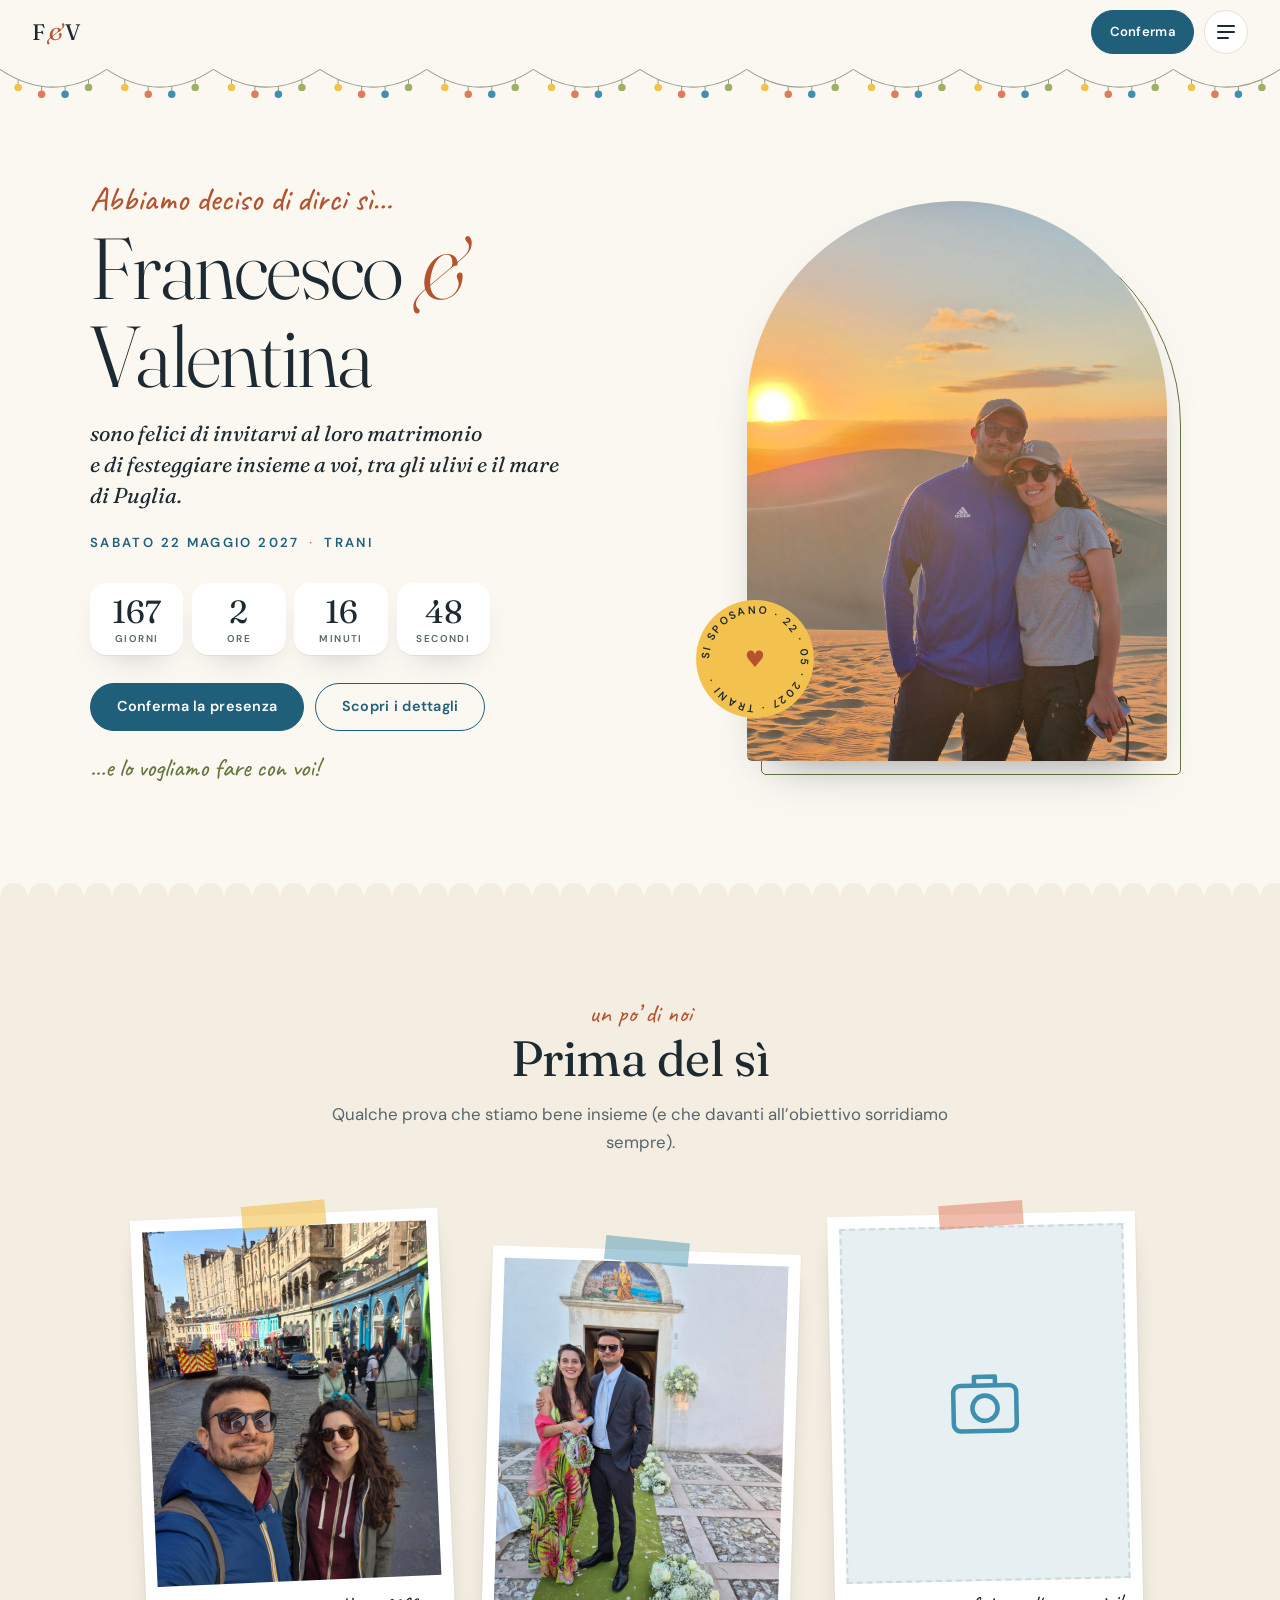
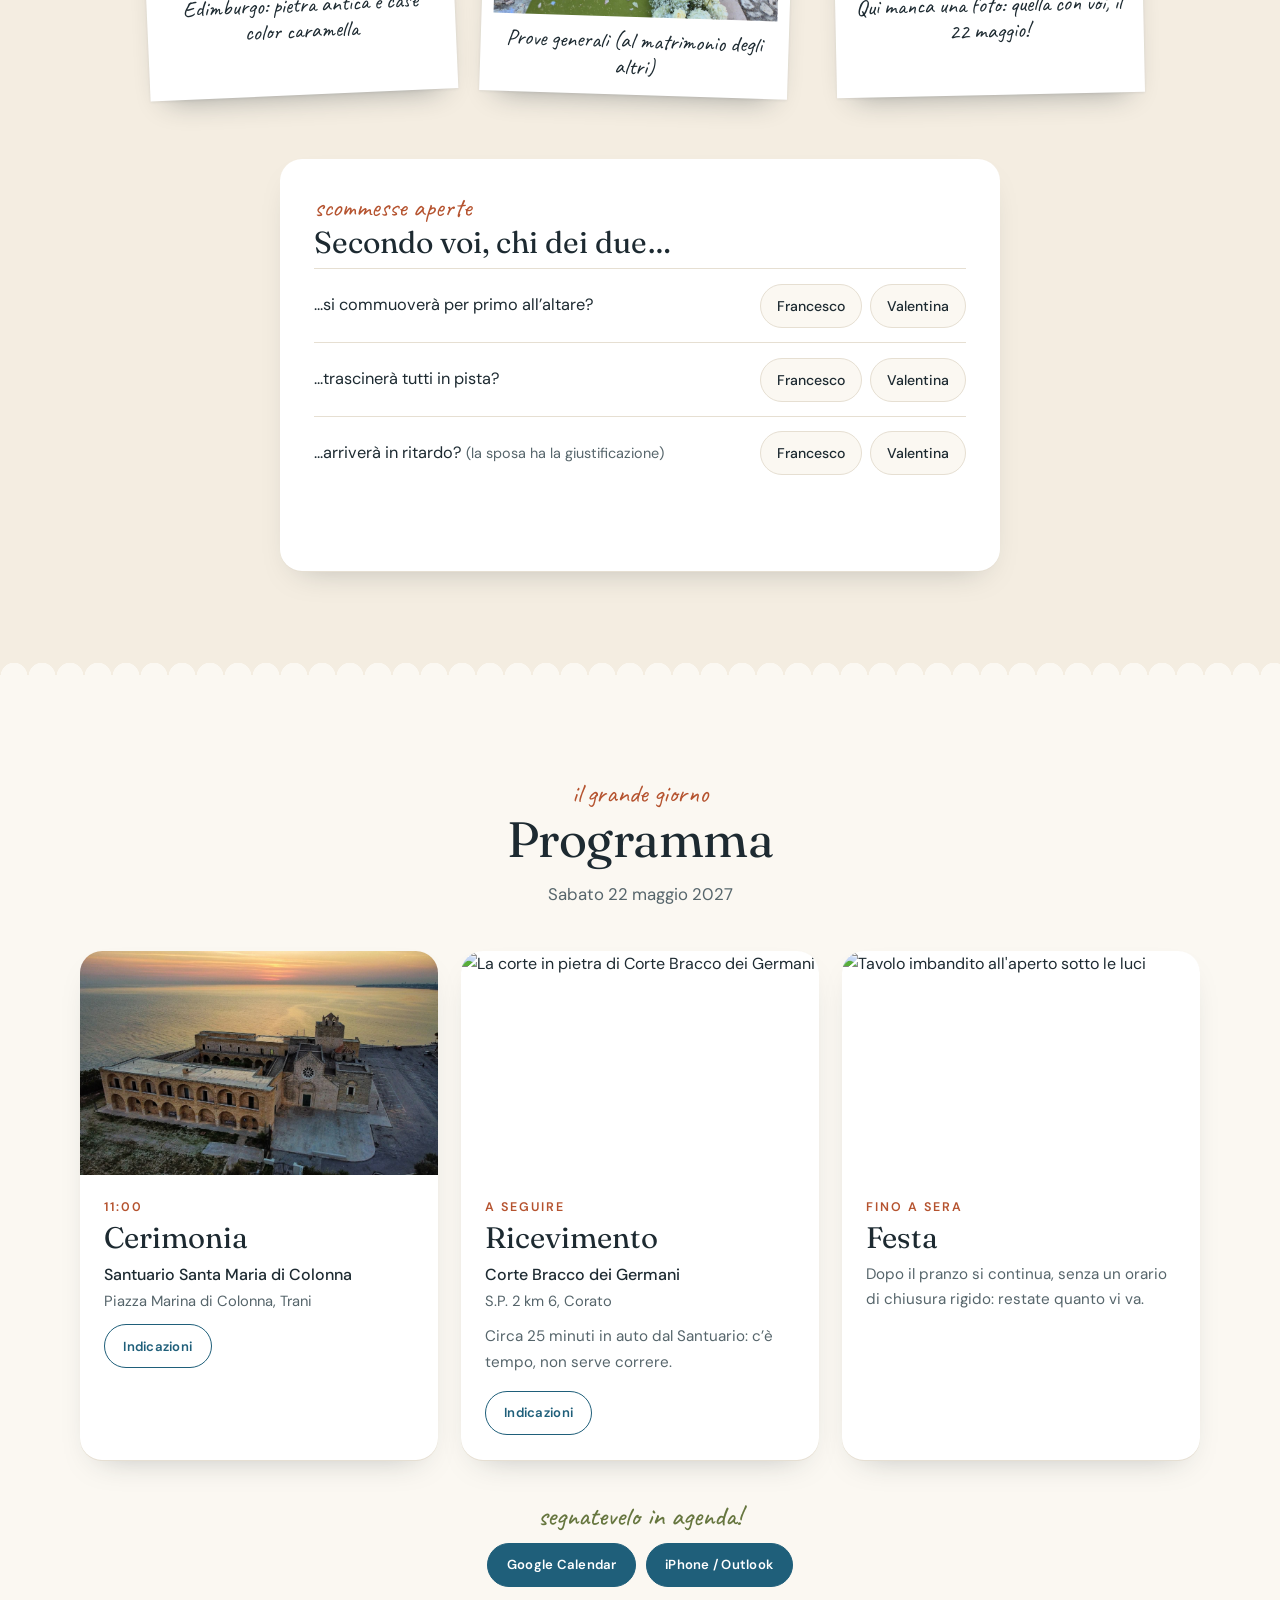
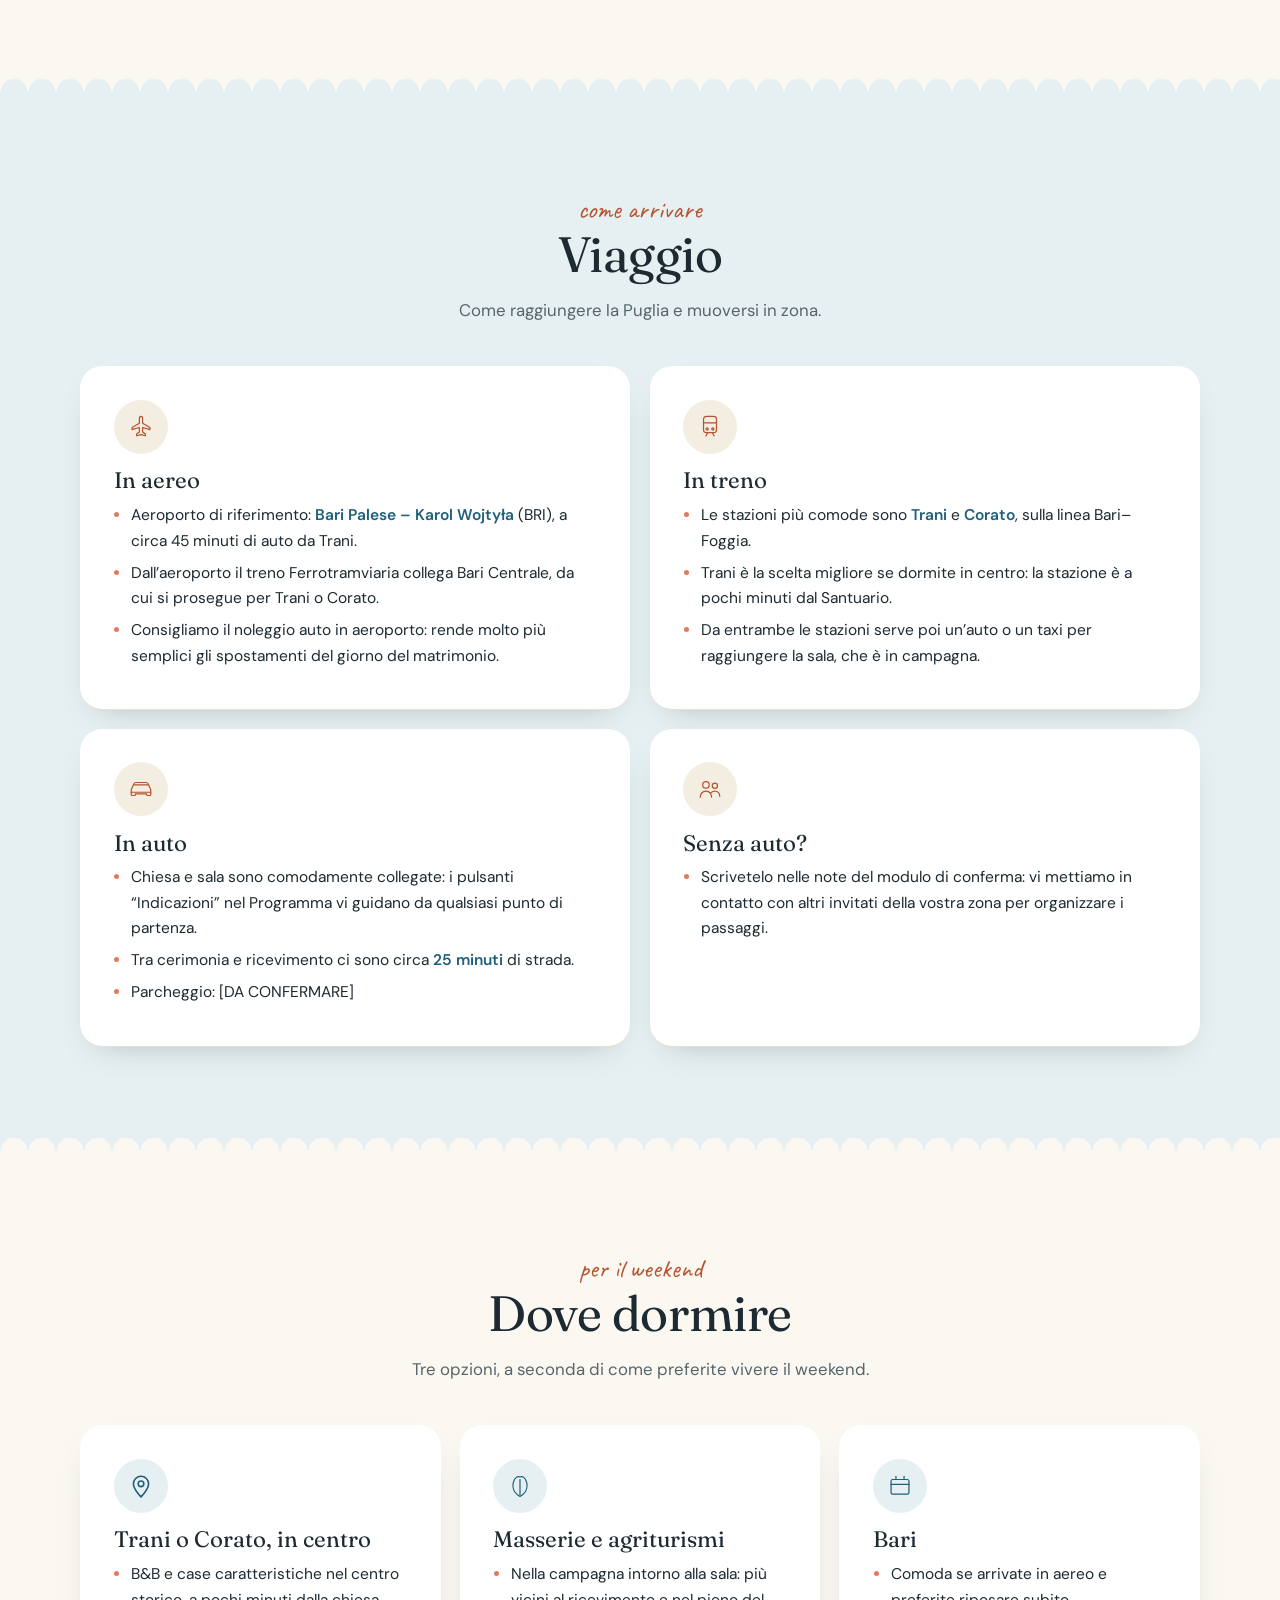
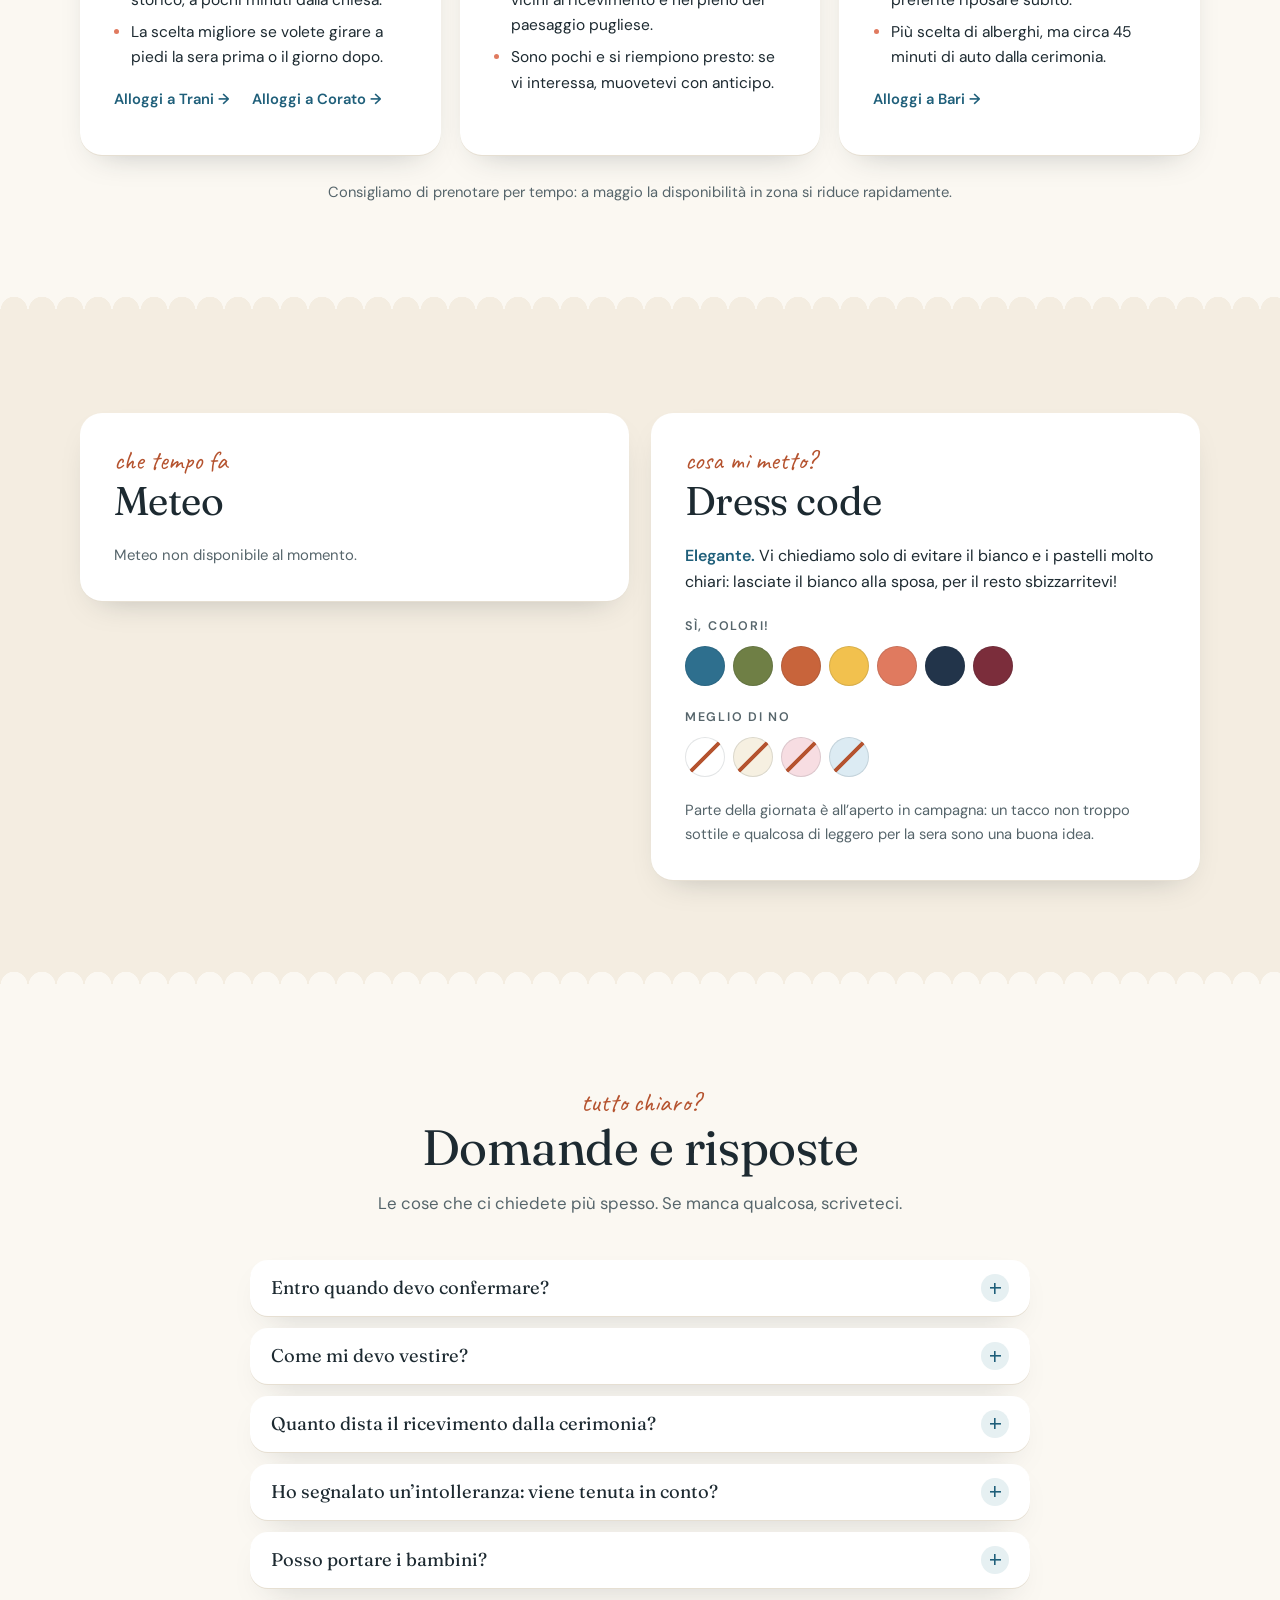
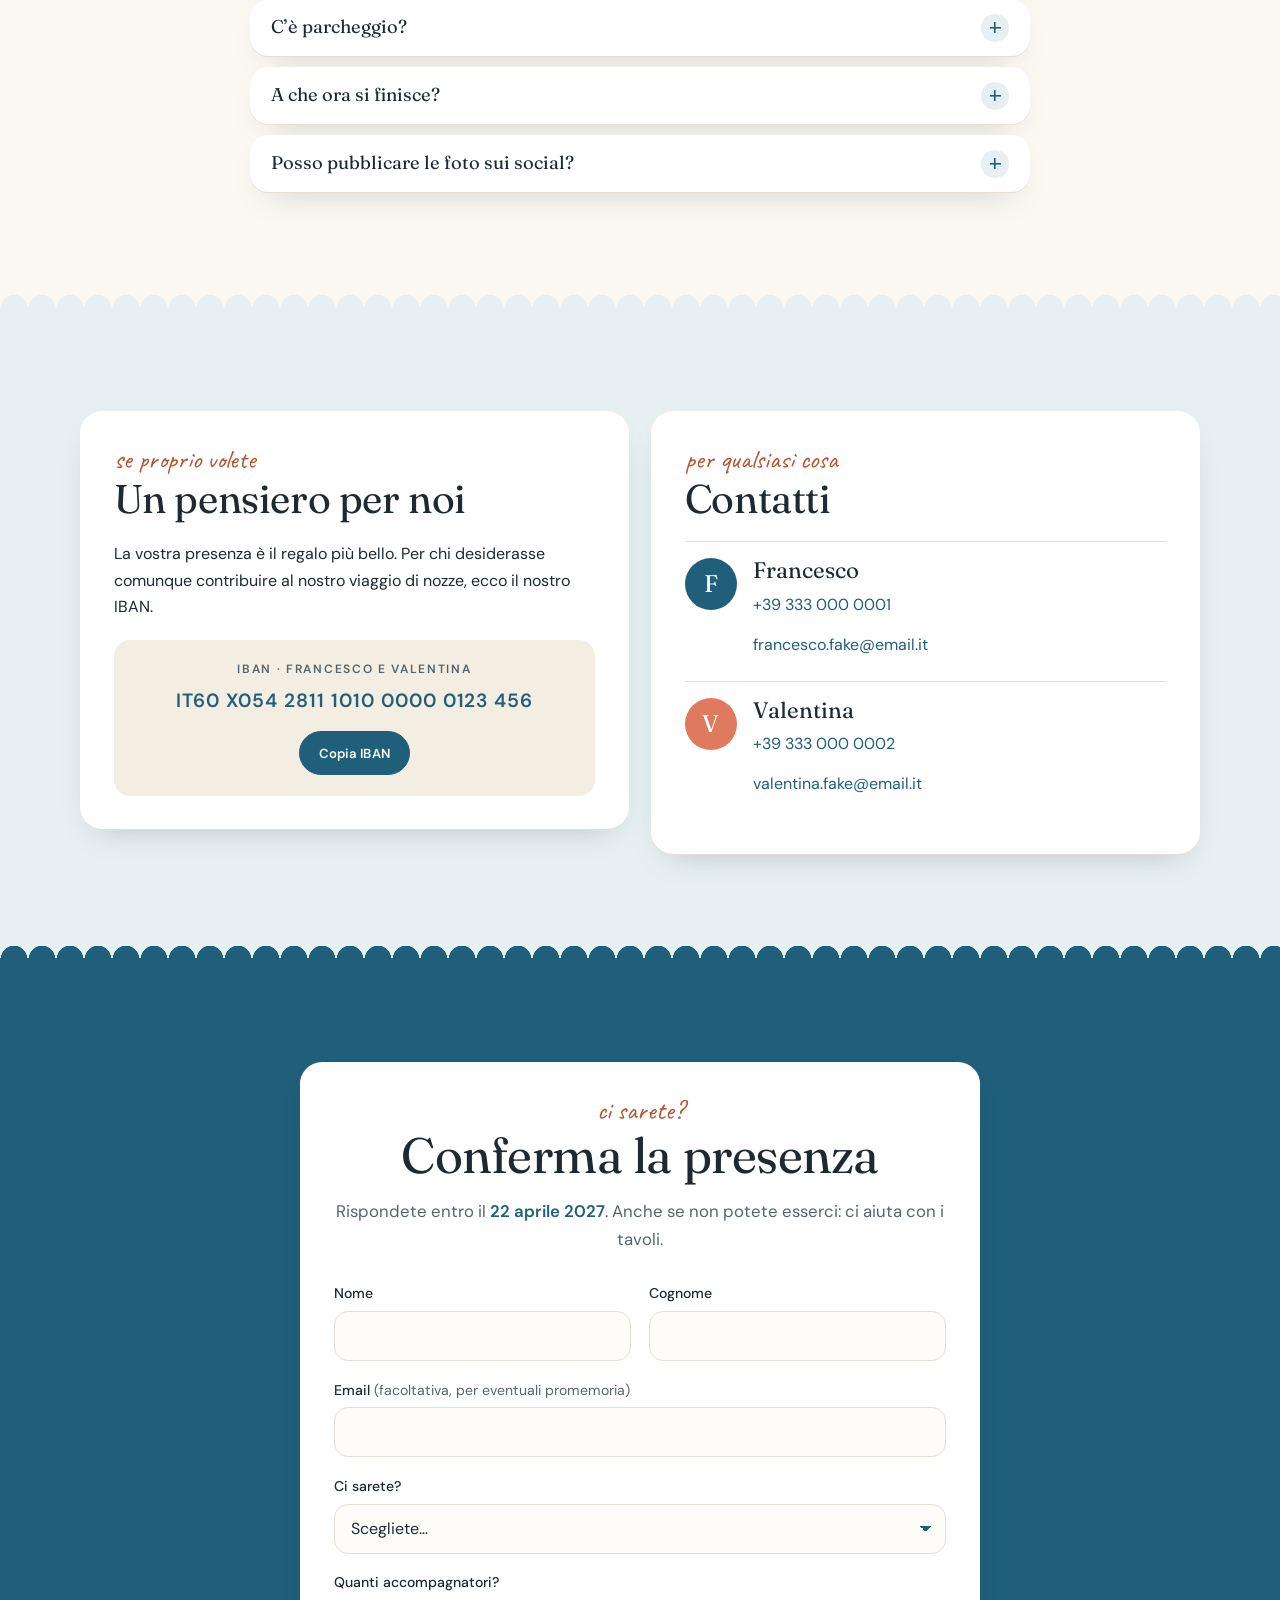
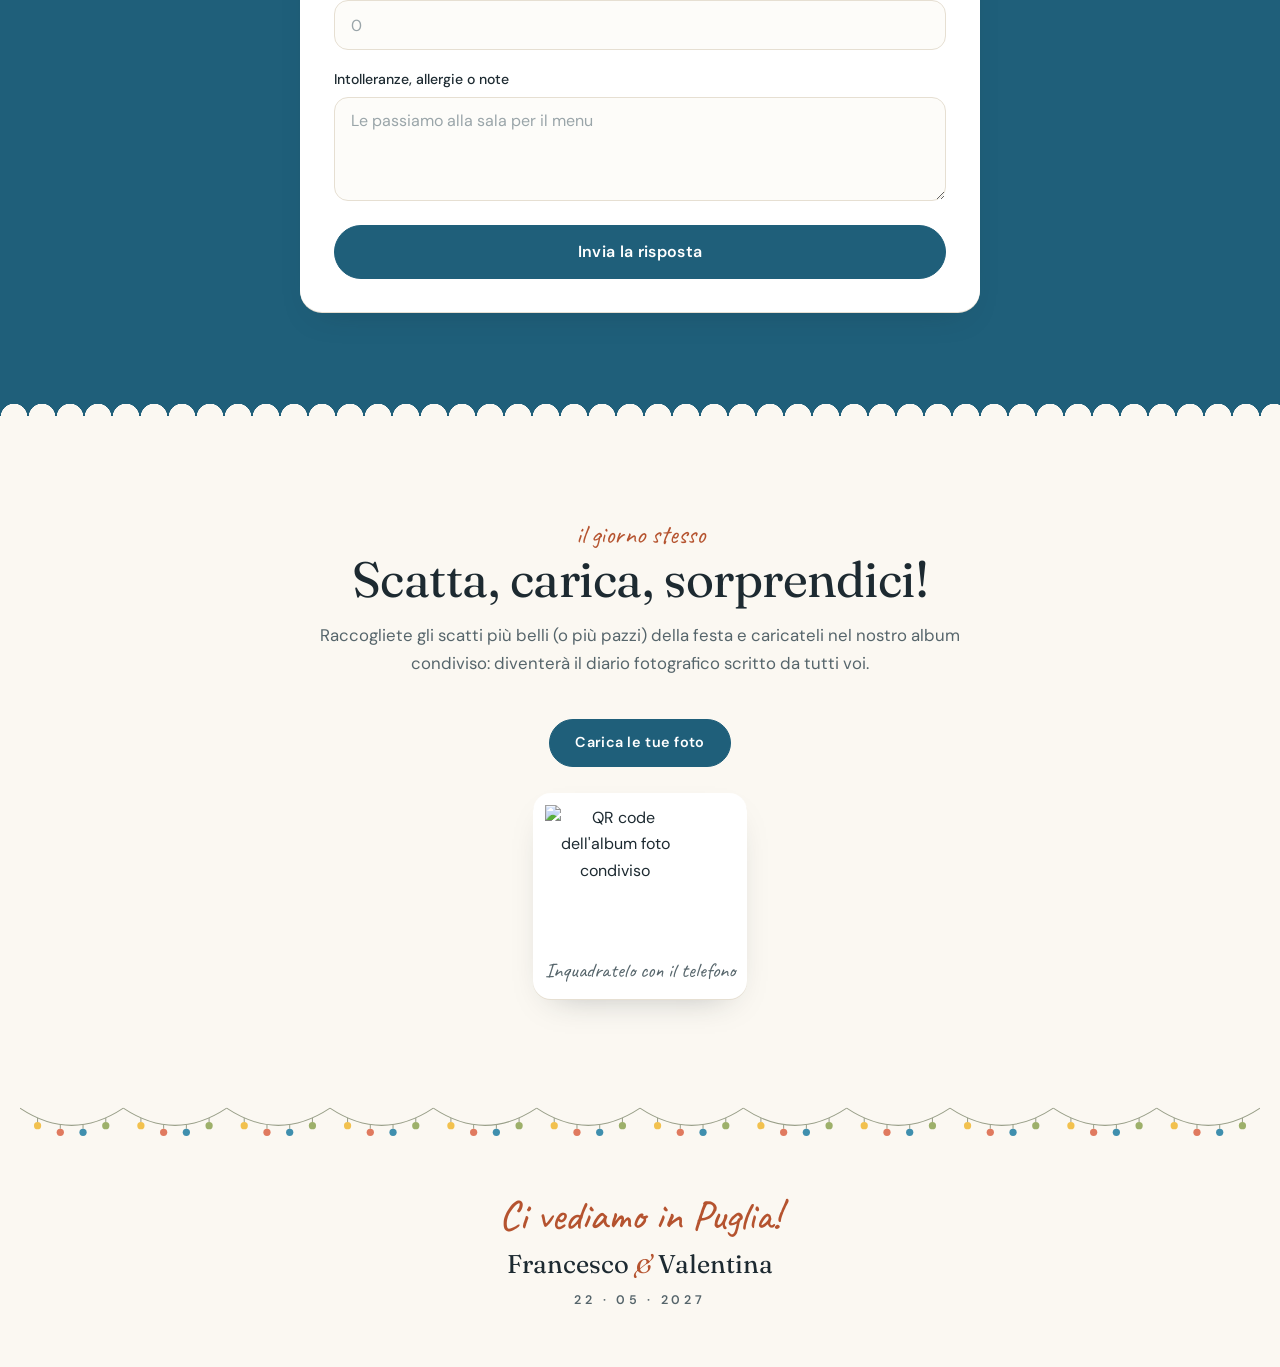
==== variante-fresca/index.html @ 33457a15 "Monastery panorama, invite line, .ics, copy IBAN, desktop-only QR; add variante-fresca for evaluatio" ====
<!DOCTYPE html>
<html lang="it" class="no-js">
<head>
<meta charset="UTF-8">
<meta name="viewport" content="width=device-width, initial-scale=1.0">
<title>Francesco &amp; Valentina — 22 maggio 2027</title>
<meta name="description" content="Francesco e Valentina vi invitano al loro matrimonio, il 22 maggio 2027 in Puglia. Programma, viaggio, alloggio e conferma di partecipazione.">
<!-- Evaluation copy: keep it out of search engines until it replaces the main page. -->
<meta name="robots" content="noindex">
<meta name="theme-color" content="#fbf8f2">

<meta property="og:type" content="website">
<meta property="og:locale" content="it_IT">
<meta property="og:site_name" content="Francesco &amp; Valentina">
<meta property="og:title" content="Francesco &amp; Valentina — 22 maggio 2027">
<meta property="og:description" content="Siete invitati al nostro matrimonio, in Puglia tra gli ulivi e il sole. Qui trovate tutti i dettagli e la conferma di partecipazione.">
<meta property="og:url" content="https://francesco-valentina-wedding.github.io/">
<meta property="og:image" content="https://francesco-valentina-wedding.github.io/foto/og-image.jpg">
<meta property="og:image:width" content="1200">
<meta property="og:image:height" content="630">
<meta name="twitter:card" content="summary_large_image">

<script>document.documentElement.className = 'js';</script>
<link rel="preconnect" href="https://fonts.googleapis.com">
<link rel="preconnect" href="https://fonts.gstatic.com" crossorigin>
<link href="https://fonts.googleapis.com/css2?family=Caveat:wght@500;600&family=DM+Sans:opsz,wght@9..40,300..600&family=Fraunces:ital,opsz,wght@0,9..144,300..600;1,9..144,300..500&display=swap" rel="stylesheet">
<link rel="stylesheet" href="fresca.css">
</head>
<body>

<a class="skip" href="#benvenuto">Vai al contenuto</a>

<header class="topbar" id="topbar">
  <a class="monogram" href="#benvenuto" aria-label="Torna all'inizio">F<span>&amp;</span>V</a>
  <div class="topbar-actions">
    <a class="pill pill-solid topbar-rsvp" href="#rsvp">Conferma</a>
    <button id="menu-toggle" class="menu-btn" aria-expanded="false" aria-controls="menu" aria-label="Apri il menu">
      <span class="menu-lines" aria-hidden="true"></span>
    </button>
  </div>
</header>

<nav id="menu" class="menu" aria-label="Sezioni del sito">
  <button id="menu-close" class="menu-close" aria-label="Chiudi il menu">&times;</button>
  <p class="menu-hand">dove volete andare?</p>
  <ul>
    <li><a href="#benvenuto">L&rsquo;invito</a></li>
    <li><a href="#noi">Noi due</a></li>
    <li><a href="#programma">Programma</a></li>
    <li><a href="#viaggio">Viaggio</a></li>
    <li><a href="#alloggio">Dove dormire</a></li>
    <li><a href="#meteo">Meteo</a></li>
    <li><a href="#dress-code">Dress code</a></li>
    <li><a href="#faq">Domande</a></li>
    <li><a href="#regalo">Un pensiero</a></li>
    <li><a href="#contatti">Contatti</a></li>
    <li><a href="#rsvp">Conferma</a></li>
    <li><a href="#galleria">Galleria</a></li>
  </ul>
</nav>

<main>

  <!-- ============ INVITO ============ -->
  <section id="benvenuto" class="hero">
    <!-- Luminarie: the festival light arches of Puglia. Wide viewBox sliced from the
         centre, so bulbs stay round at any width. Cloned into the footer by fresca.js. -->
    <svg class="luminarie" viewBox="0 0 1440 60" preserveAspectRatio="xMidYMin slice" aria-hidden="true">
      <path class="wire" d="M0 6 Q60 46 120 6"/>
      <g class="bulb l1 d0"><path d="M20.4 17.3v5"/><circle cx="20.4" cy="26.3" r="4.2"/></g>
      <g class="bulb l2 d1"><path d="M46.8 25.0v5"/><circle cx="46.8" cy="34.0" r="4.2"/></g>
      <g class="bulb l3 d2"><path d="M73.2 25.0v5"/><circle cx="73.2" cy="34.0" r="4.2"/></g>
      <g class="bulb l4 d3"><path d="M99.6 17.3v5"/><circle cx="99.6" cy="26.3" r="4.2"/></g>
      <path class="wire" d="M120 6 Q180 46 240 6"/>
      <g class="bulb l1 d4"><path d="M140.4 17.3v5"/><circle cx="140.4" cy="26.3" r="4.2"/></g>
      <g class="bulb l2 d0"><path d="M166.8 25.0v5"/><circle cx="166.8" cy="34.0" r="4.2"/></g>
      <g class="bulb l3 d1"><path d="M193.2 25.0v5"/><circle cx="193.2" cy="34.0" r="4.2"/></g>
      <g class="bulb l4 d2"><path d="M219.6 17.3v5"/><circle cx="219.6" cy="26.3" r="4.2"/></g>
      <path class="wire" d="M240 6 Q300 46 360 6"/>
      <g class="bulb l1 d3"><path d="M260.4 17.3v5"/><circle cx="260.4" cy="26.3" r="4.2"/></g>
      <g class="bulb l2 d4"><path d="M286.8 25.0v5"/><circle cx="286.8" cy="34.0" r="4.2"/></g>
      <g class="bulb l3 d0"><path d="M313.2 25.0v5"/><circle cx="313.2" cy="34.0" r="4.2"/></g>
      <g class="bulb l4 d1"><path d="M339.6 17.3v5"/><circle cx="339.6" cy="26.3" r="4.2"/></g>
      <path class="wire" d="M360 6 Q420 46 480 6"/>
      <g class="bulb l1 d2"><path d="M380.4 17.3v5"/><circle cx="380.4" cy="26.3" r="4.2"/></g>
      <g class="bulb l2 d3"><path d="M406.8 25.0v5"/><circle cx="406.8" cy="34.0" r="4.2"/></g>
      <g class="bulb l3 d4"><path d="M433.2 25.0v5"/><circle cx="433.2" cy="34.0" r="4.2"/></g>
      <g class="bulb l4 d0"><path d="M459.6 17.3v5"/><circle cx="459.6" cy="26.3" r="4.2"/></g>
      <path class="wire" d="M480 6 Q540 46 600 6"/>
      <g class="bulb l1 d1"><path d="M500.4 17.3v5"/><circle cx="500.4" cy="26.3" r="4.2"/></g>
      <g class="bulb l2 d2"><path d="M526.8 25.0v5"/><circle cx="526.8" cy="34.0" r="4.2"/></g>
      <g class="bulb l3 d3"><path d="M553.2 25.0v5"/><circle cx="553.2" cy="34.0" r="4.2"/></g>
      <g class="bulb l4 d4"><path d="M579.6 17.3v5"/><circle cx="579.6" cy="26.3" r="4.2"/></g>
      <path class="wire" d="M600 6 Q660 46 720 6"/>
      <g class="bulb l1 d0"><path d="M620.4 17.3v5"/><circle cx="620.4" cy="26.3" r="4.2"/></g>
      <g class="bulb l2 d1"><path d="M646.8 25.0v5"/><circle cx="646.8" cy="34.0" r="4.2"/></g>
      <g class="bulb l3 d2"><path d="M673.2 25.0v5"/><circle cx="673.2" cy="34.0" r="4.2"/></g>
      <g class="bulb l4 d3"><path d="M699.6 17.3v5"/><circle cx="699.6" cy="26.3" r="4.2"/></g>
      <path class="wire" d="M720 6 Q780 46 840 6"/>
      <g class="bulb l1 d4"><path d="M740.4 17.3v5"/><circle cx="740.4" cy="26.3" r="4.2"/></g>
      <g class="bulb l2 d0"><path d="M766.8 25.0v5"/><circle cx="766.8" cy="34.0" r="4.2"/></g>
      <g class="bulb l3 d1"><path d="M793.2 25.0v5"/><circle cx="793.2" cy="34.0" r="4.2"/></g>
      <g class="bulb l4 d2"><path d="M819.6 17.3v5"/><circle cx="819.6" cy="26.3" r="4.2"/></g>
      <path class="wire" d="M840 6 Q900 46 960 6"/>
      <g class="bulb l1 d3"><path d="M860.4 17.3v5"/><circle cx="860.4" cy="26.3" r="4.2"/></g>
      <g class="bulb l2 d4"><path d="M886.8 25.0v5"/><circle cx="886.8" cy="34.0" r="4.2"/></g>
      <g class="bulb l3 d0"><path d="M913.2 25.0v5"/><circle cx="913.2" cy="34.0" r="4.2"/></g>
      <g class="bulb l4 d1"><path d="M939.6 17.3v5"/><circle cx="939.6" cy="26.3" r="4.2"/></g>
      <path class="wire" d="M960 6 Q1020 46 1080 6"/>
      <g class="bulb l1 d2"><path d="M980.4 17.3v5"/><circle cx="980.4" cy="26.3" r="4.2"/></g>
      <g class="bulb l2 d3"><path d="M1006.8 25.0v5"/><circle cx="1006.8" cy="34.0" r="4.2"/></g>
      <g class="bulb l3 d4"><path d="M1033.2 25.0v5"/><circle cx="1033.2" cy="34.0" r="4.2"/></g>
      <g class="bulb l4 d0"><path d="M1059.6 17.3v5"/><circle cx="1059.6" cy="26.3" r="4.2"/></g>
      <path class="wire" d="M1080 6 Q1140 46 1200 6"/>
      <g class="bulb l1 d1"><path d="M1100.4 17.3v5"/><circle cx="1100.4" cy="26.3" r="4.2"/></g>
      <g class="bulb l2 d2"><path d="M1126.8 25.0v5"/><circle cx="1126.8" cy="34.0" r="4.2"/></g>
      <g class="bulb l3 d3"><path d="M1153.2 25.0v5"/><circle cx="1153.2" cy="34.0" r="4.2"/></g>
      <g class="bulb l4 d4"><path d="M1179.6 17.3v5"/><circle cx="1179.6" cy="26.3" r="4.2"/></g>
      <path class="wire" d="M1200 6 Q1260 46 1320 6"/>
      <g class="bulb l1 d0"><path d="M1220.4 17.3v5"/><circle cx="1220.4" cy="26.3" r="4.2"/></g>
      <g class="bulb l2 d1"><path d="M1246.8 25.0v5"/><circle cx="1246.8" cy="34.0" r="4.2"/></g>
      <g class="bulb l3 d2"><path d="M1273.2 25.0v5"/><circle cx="1273.2" cy="34.0" r="4.2"/></g>
      <g class="bulb l4 d3"><path d="M1299.6 17.3v5"/><circle cx="1299.6" cy="26.3" r="4.2"/></g>
      <path class="wire" d="M1320 6 Q1380 46 1440 6"/>
      <g class="bulb l1 d4"><path d="M1340.4 17.3v5"/><circle cx="1340.4" cy="26.3" r="4.2"/></g>
      <g class="bulb l2 d0"><path d="M1366.8 25.0v5"/><circle cx="1366.8" cy="34.0" r="4.2"/></g>
      <g class="bulb l3 d1"><path d="M1393.2 25.0v5"/><circle cx="1393.2" cy="34.0" r="4.2"/></g>
      <g class="bulb l4 d2"><path d="M1419.6 17.3v5"/><circle cx="1419.6" cy="26.3" r="4.2"/></g>
    </svg>

    <div class="hero-grid">
      <figure class="hero-photo">
        <div class="arch">
          <img src="../foto/noi-dune.jpg" alt="Francesco e Valentina abbracciati in cima a una duna, al tramonto" fetchpriority="high">
        </div>
        <!-- Rotating stamp, like a postmark on an invitation envelope. -->
        <svg class="stamp" viewBox="0 0 120 120" aria-hidden="true">
          <defs><path id="stamp-circle" d="M60 60 m-44 0 a44 44 0 1 1 88 0 a44 44 0 1 1 -88 0"/></defs>
          <circle cx="60" cy="60" r="57" class="stamp-bg"/>
          <text><textPath href="#stamp-circle">SI SPOSANO · 22 · 05 · 2027 · TRANI ·</textPath></text>
          <text x="60" y="68" text-anchor="middle" class="stamp-heart">♥</text>
        </svg>
      </figure>

      <div class="hero-text">
        <p class="hand hero-hand">Abbiamo deciso di dirci s&igrave;&hellip;</p>
        <h1>Francesco <span class="amp">&amp;</span> Valentina</h1>
        <p class="hero-invite">sono felici di invitarvi al loro matrimonio<br>e di festeggiare insieme a voi, tra gli ulivi e il mare di Puglia.</p>
        <p class="hero-date"><span>Sabato 22 maggio 2027</span><span class="dot" aria-hidden="true">·</span><span>Trani</span></p>

        <div id="countdown" class="countdown" aria-live="off"></div>

        <div class="hero-cta">
          <a class="pill pill-solid" href="#rsvp">Conferma la presenza</a>
          <a class="pill pill-ghost" href="#programma">Scopri i dettagli</a>
        </div>
        <p class="hand hero-note">&hellip;e lo vogliamo fare con voi!</p>
      </div>
    </div>
  </section>

  <!-- ============ NOI DUE ============ -->
  <section id="noi" class="sec sec-sand fade-in">
    <header class="sec-head">
      <p class="kicker">un po&rsquo; di noi</p>
      <h2>Prima del s&igrave;</h2>
      <p class="lead">Qualche prova che stiamo bene insieme (e che davanti all&rsquo;obiettivo sorridiamo sempre).</p>
    </header>

    <div class="polaroids" tabindex="0" aria-label="Le nostre foto: scorrete di lato">
      <figure class="polaroid p1">
        <img src="../foto/noi-edimburgo.jpg" alt="Selfie di Francesco e Valentina a Edimburgo, tra le case colorate di Victoria Street" loading="lazy">
        <figcaption>Edimburgo: pietra antica e case color caramella</figcaption>
      </figure>
      <figure class="polaroid p2">
        <img src="../foto/noi-matrimonio-amici.jpg" alt="Francesco e Valentina eleganti davanti a una chiesa addobbata di fiori bianchi" loading="lazy">
        <figcaption>Prove generali (al matrimonio degli altri)</figcaption>
      </figure>
      <a class="polaroid p3 polaroid-empty" href="#galleria">
        <span class="polaroid-slot" aria-hidden="true">
          <svg viewBox="0 0 24 24"><rect x="3" y="7" width="18" height="13" rx="2"/><path d="M9 7V4.5h6V7"/><circle cx="12" cy="13.5" r="3.6"/></svg>
        </span>
        <span class="polaroid-cap">Qui manca una foto: quella con voi, il 22 maggio!</span>
      </a>
    </div>
    <p class="swipe-hint hand" aria-hidden="true">scorrete &rarr;</p>

    <div class="poll card">
      <p class="kicker">scommesse aperte</p>
      <h3>Secondo voi, chi dei due&hellip;</h3>
      <div class="poll-q" data-poll="pianto">
        <p>&hellip;si commuover&agrave; per primo all&rsquo;altare?</p>
        <div class="poll-opts">
          <button type="button" data-vote="Francesco">Francesco</button>
          <button type="button" data-vote="Valentina">Valentina</button>
        </div>
      </div>
      <div class="poll-q" data-poll="ballo">
        <p>&hellip;trasciner&agrave; tutti in pista?</p>
        <div class="poll-opts">
          <button type="button" data-vote="Francesco">Francesco</button>
          <button type="button" data-vote="Valentina">Valentina</button>
        </div>
      </div>
      <div class="poll-q" data-poll="ritardo">
        <p>&hellip;arriver&agrave; in ritardo? <span class="poll-aside">(la sposa ha la giustificazione)</span></p>
        <div class="poll-opts">
          <button type="button" data-vote="Francesco">Francesco</button>
          <button type="button" data-vote="Valentina">Valentina</button>
        </div>
      </div>
      <p class="poll-result hand" aria-live="polite"></p>
    </div>
  </section>

  <!-- ============ PROGRAMMA ============ -->
  <section id="programma" class="sec fade-in">
    <header class="sec-head">
      <p class="kicker">il grande giorno</p>
      <h2>Programma</h2>
      <p class="lead">Sabato 22 maggio 2027</p>
    </header>

    <ol class="events">
      <li class="event card">
        <div class="event-img"><img src="../foto/1.monastero_santa_colonna.jpg" alt="Il Santuario Santa Maria di Colonna affacciato sul mare, all'alba" loading="lazy"></div>
        <div class="event-body">
          <p class="event-time">11:00</p>
          <h3>Cerimonia</h3>
          <p class="event-place">Santuario Santa Maria di Colonna<br><span>Piazza Marina di Colonna, Trani</span></p>
          <div class="event-actions">
            <a class="pill pill-ghost pill-sm" href="https://www.google.com/maps/place/Santuario+Santa+Maria+di+Colonna/@41.2707914,16.441639,788m/data=!3m2!1e3!4b1!4m6!3m5!1s0x13380798b709d1d1:0x453e2282026815b8!8m2!3d41.2707914!4d16.441639!16s%2Fg%2F11kg1xhnph" target="_blank" rel="noopener">Indicazioni</a>
          </div>
        </div>
      </li>

      <li class="event card">
        <div class="event-img"><img src="../foto/4.corte-bracco.jpg" alt="La corte in pietra di Corte Bracco dei Germani" loading="lazy" style="object-position: center 60%"></div>
        <div class="event-body">
          <p class="event-time">A seguire</p>
          <h3>Ricevimento</h3>
          <p class="event-place">Corte Bracco dei Germani<br><span>S.P. 2 km 6, Corato</span></p>
          <p class="event-note">Circa 25 minuti in auto dal Santuario: c&rsquo;&egrave; tempo, non serve correre.</p>
          <div class="event-actions">
            <a class="pill pill-ghost pill-sm" href="https://www.google.com/maps/place/Corte+Bracco+dei+Germani/@41.1460621,16.4250856,790m/data=!3m2!1e3!4b1!4m6!3m5!1s0x13380eb84b1d6d09:0x7497c1064ea3d9a4!8m2!3d41.1460581!4d16.4276605!16s%2Fg%2F11bv1n93_r" target="_blank" rel="noopener">Indicazioni</a>
          </div>
        </div>
      </li>

      <li class="event card">
        <div class="event-img"><img src="../foto/3.festa-luci.jpg" alt="Tavolo imbandito all'aperto sotto le luci" loading="lazy"></div>
        <div class="event-body">
          <p class="event-time">Fino a sera</p>
          <h3>Festa</h3>
          <p class="event-note">Dopo il pranzo si continua, senza un orario di chiusura rigido: restate quanto vi va.</p>
        </div>
      </li>
    </ol>

    <div class="save-date">
      <p class="hand">segnatevelo in agenda!</p>
      <div class="save-date-btns">
        <a class="pill pill-solid pill-sm" href="https://calendar.google.com/calendar/render?action=TEMPLATE&amp;text=Matrimonio%20Francesco%20%26%20Valentina&amp;dates=20270522T090000Z/20270522T190000Z&amp;location=Santuario%20Santa%20Maria%20di%20Colonna%2C%20Trani&amp;details=Cerimonia%20alle%2011%3A00%2C%20ricevimento%20a%20seguire%20presso%20Corte%20Bracco%20dei%20Germani." target="_blank" rel="noopener">Google Calendar</a>
        <a class="pill pill-solid pill-sm" href="../matrimonio.ics" download>iPhone / Outlook</a>
      </div>
    </div>
  </section>

  <!-- ============ VIAGGIO ============ -->
  <section id="viaggio" class="sec sec-sky fade-in">
    <header class="sec-head">
      <p class="kicker">come arrivare</p>
      <h2>Viaggio</h2>
      <p class="lead">Come raggiungere la Puglia e muoversi in zona.</p>
    </header>

    <div class="cards cards-2">
      <article class="card info">
        <span class="info-ico" aria-hidden="true"><svg viewBox="0 0 32 32"><path d="M16 3c1.2 0 2 1.4 2 3.2v5.1l9 5.3v2.6l-9-2.6v5.6l3.4 2.4v2.2L16 25.4l-5.4 1.4v-2.2L14 22.2v-5.6l-9 2.6v-2.6l9-5.3V6.2C14 4.4 14.8 3 16 3z"/></svg></span>
        <h3>In aereo</h3>
        <ul>
          <li>Aeroporto di riferimento: <strong>Bari Palese &ndash; Karol Wojty&#322;a</strong> (BRI), a circa 45 minuti di auto da Trani.</li>
          <li>Dall&rsquo;aeroporto il treno Ferrotramviaria collega Bari Centrale, da cui si prosegue per Trani o Corato.</li>
          <li>Consigliamo il noleggio auto in aeroporto: rende molto pi&ugrave; semplici gli spostamenti del giorno del matrimonio.</li>
        </ul>
      </article>
      <article class="card info">
        <span class="info-ico" aria-hidden="true"><svg viewBox="0 0 32 32"><rect x="8" y="3" width="16" height="20" rx="4"/><path d="M9 11h14"/><path d="M11 27l2-4M21 27l-2-4"/><circle cx="12.5" cy="18.5" r="1.3"/><circle cx="19.5" cy="18.5" r="1.3"/></svg></span>
        <h3>In treno</h3>
        <ul>
          <li>Le stazioni pi&ugrave; comode sono <strong>Trani</strong> e <strong>Corato</strong>, sulla linea Bari&ndash;Foggia.</li>
          <li>Trani &egrave; la scelta migliore se dormite in centro: la stazione &egrave; a pochi minuti dal Santuario.</li>
          <li>Da entrambe le stazioni serve poi un&rsquo;auto o un taxi per raggiungere la sala, che &egrave; in campagna.</li>
        </ul>
      </article>
      <article class="card info">
        <span class="info-ico" aria-hidden="true"><svg viewBox="0 0 32 32"><path d="M4 20v-3l3-7a3 3 0 0 1 2.8-2h12.4A3 3 0 0 1 25 10l3 7v3"/><path d="M4 20h24v3a1 1 0 0 1-1 1h-3a1 1 0 0 1-1-1v-1H9v1a1 1 0 0 1-1 1H5a1 1 0 0 1-1-1z"/><path d="M7 11h18"/></svg></span>
        <h3>In auto</h3>
        <ul>
          <li>Chiesa e sala sono comodamente collegate: i pulsanti &ldquo;Indicazioni&rdquo; nel Programma vi guidano da qualsiasi punto di partenza.</li>
          <li>Tra cerimonia e ricevimento ci sono circa <strong>25 minuti</strong> di strada.</li>
          <li>Parcheggio: [DA CONFERMARE]</li>
        </ul>
      </article>
      <article class="card info">
        <span class="info-ico" aria-hidden="true"><svg viewBox="0 0 32 32"><circle cx="11" cy="11" r="4"/><circle cx="22" cy="12" r="3.2"/><path d="M4 26c0-4.4 3.1-7.5 7-7.5s7 3.1 7 7.5M17.5 20.5c1.2-1.3 2.8-2 4.5-2 3.3 0 6 2.7 6 6.5"/></svg></span>
        <h3>Senza auto?</h3>
        <ul>
          <li>Scrivetelo nelle note del modulo di conferma: vi mettiamo in contatto con altri invitati della vostra zona per organizzare i passaggi.</li>
        </ul>
      </article>
    </div>
  </section>

  <!-- ============ ALLOGGIO ============ -->
  <section id="alloggio" class="sec fade-in">
    <header class="sec-head">
      <p class="kicker">per il weekend</p>
      <h2>Dove dormire</h2>
      <p class="lead">Tre opzioni, a seconda di come preferite vivere il weekend.</p>
    </header>

    <div class="cards cards-3">
      <article class="card info">
        <span class="info-ico" aria-hidden="true"><svg viewBox="0 0 24 24"><path d="M12 22s7-7.2 7-12a7 7 0 1 0-14 0c0 4.8 7 12 7 12z"/><circle cx="12" cy="10" r="2.6"/></svg></span>
        <h3>Trani o Corato, in centro</h3>
        <ul>
          <li>B&amp;B e case caratteristiche nel centro storico, a pochi minuti dalla chiesa.</li>
          <li>La scelta migliore se volete girare a piedi la sera prima o il giorno dopo.</li>
        </ul>
        <a class="info-link" href="https://www.booking.com/searchresults.html?ss=Trani" target="_blank" rel="noopener">Alloggi a Trani &rarr;</a>
        <a class="info-link" href="https://www.booking.com/searchresults.html?ss=Corato" target="_blank" rel="noopener">Alloggi a Corato &rarr;</a>
      </article>
      <article class="card info">
        <span class="info-ico" aria-hidden="true"><svg viewBox="0 0 32 32"><path d="M16 29C9 25 6 18 8 11c1.5-5 5-8 8-6 3-2 6.5 1 8 6 2 7-1 14-8 18z"/><path d="M16 27V8"/></svg></span>
        <h3>Masserie e agriturismi</h3>
        <ul>
          <li>Nella campagna intorno alla sala: pi&ugrave; vicini al ricevimento e nel pieno del paesaggio pugliese.</li>
          <li>Sono pochi e si riempiono presto: se vi interessa, muovetevi con anticipo.</li>
        </ul>
      </article>
      <article class="card info">
        <span class="info-ico" aria-hidden="true"><svg viewBox="0 0 32 32"><rect x="5" y="8" width="22" height="18" rx="2"/><path d="M5 14h22M11 8V4M21 8V4"/></svg></span>
        <h3>Bari</h3>
        <ul>
          <li>Comoda se arrivate in aereo e preferite riposare subito.</li>
          <li>Pi&ugrave; scelta di alberghi, ma circa 45 minuti di auto dalla cerimonia.</li>
        </ul>
        <a class="info-link" href="https://www.booking.com/searchresults.html?ss=Bari" target="_blank" rel="noopener">Alloggi a Bari &rarr;</a>
      </article>
    </div>
    <p class="note">Consigliamo di prenotare per tempo: a maggio la disponibilit&agrave; in zona si riduce rapidamente.</p>
  </section>

  <!-- ============ METEO + DRESS CODE ============ -->
  <section id="meteo" class="sec sec-sand fade-in">
    <div class="split">
      <div class="card weather-card">
        <header class="sec-head sec-head-left">
          <p class="kicker">che tempo fa</p>
          <h2>Meteo</h2>
        </header>
        <div id="weather"><p class="weather-note">Caricamento meteo&hellip;</p></div>
      </div>

      <div class="card dress-card" id="dress-code">
        <header class="sec-head sec-head-left">
          <p class="kicker">cosa mi metto?</p>
          <h2>Dress code</h2>
        </header>
        <p><strong>Elegante.</strong> Vi chiediamo solo di evitare il bianco e i pastelli molto chiari: lasciate il bianco alla sposa, per il resto sbizzarritevi!</p>
        <p class="swatch-label">S&igrave;, colori!</p>
        <ul class="swatches" aria-label="Colori consigliati">
          <li style="--c:#2e6f8e" title="Blu mare"></li>
          <li style="--c:#6f7f45" title="Verde oliva"></li>
          <li style="--c:#c8643b" title="Terracotta"></li>
          <li style="--c:#f2c14e" title="Giallo limone"></li>
          <li style="--c:#e07a5f" title="Corallo"></li>
          <li style="--c:#22344a" title="Blu notte"></li>
          <li style="--c:#7b2d3b" title="Bordeaux"></li>
        </ul>
        <p class="swatch-label">Meglio di no</p>
        <ul class="swatches swatches-no" aria-label="Colori da evitare">
          <li style="--c:#ffffff" title="Bianco"></li>
          <li style="--c:#f6f0e1" title="Avorio"></li>
          <li style="--c:#f7dde2" title="Rosa pastello"></li>
          <li style="--c:#dcebf3" title="Azzurro pastello"></li>
        </ul>
        <p class="note">Parte della giornata &egrave; all&rsquo;aperto in campagna: un tacco non troppo sottile e qualcosa di leggero per la sera sono una buona idea.</p>
      </div>
    </div>
  </section>

  <!-- ============ FAQ ============ -->
  <section id="faq" class="sec fade-in">
    <header class="sec-head">
      <p class="kicker">tutto chiaro?</p>
      <h2>Domande e risposte</h2>
      <p class="lead">Le cose che ci chiedete pi&ugrave; spesso. Se manca qualcosa, scriveteci.</p>
    </header>

    <div class="qa">
      <details>
        <summary>Entro quando devo confermare?</summary>
        <p>Entro il <strong>22 aprile 2027</strong>, un mese prima del matrimonio. Trovate il modulo qui sotto, nella sezione &ldquo;Conferma&rdquo;. Se non potete venire, compilatelo comunque scegliendo &ldquo;No&rdquo;: ci aiuta molto con l&rsquo;organizzazione dei tavoli.</p>
      </details>
      <details>
        <summary>Come mi devo vestire?</summary>
        <p>Elegante. Vi chiediamo solo di evitare il bianco e i pastelli molto chiari. Parte della giornata si svolge all&rsquo;aperto in campagna a maggio: un tacco non troppo sottile e qualcosa di leggero per la sera sono una buona idea.</p>
      </details>
      <details>
        <summary>Quanto dista il ricevimento dalla cerimonia?</summary>
        <p>Il Santuario &egrave; sulla costa vicino a Trani, la sala &egrave; in campagna verso Corato: <strong>circa 25 minuti in auto</strong>. Se siete senza macchina ditecelo nelle note del modulo e vi mettiamo in contatto con altri invitati della vostra zona.</p>
      </details>
      <details>
        <summary>Ho segnalato un&rsquo;intolleranza: viene tenuta in conto?</summary>
        <p>S&igrave;. Tutto quello che scrivete nel campo note del modulo viene passato alla sala per la preparazione del menu. Se ve ne accorgete dopo aver gi&agrave; inviato la conferma, scriveteci direttamente.</p>
      </details>
      <details>
        <summary>Posso portare i bambini?</summary>
        <p>[DA CONFERMARE]</p>
      </details>
      <details>
        <summary>C&rsquo;&egrave; parcheggio?</summary>
        <p>[DA CONFERMARE]</p>
      </details>
      <details>
        <summary>A che ora si finisce?</summary>
        <p>Dopo il pranzo la festa continua fino a sera, senza un orario di chiusura rigido: restate quanto vi va.</p>
      </details>
      <details>
        <summary>Posso pubblicare le foto sui social?</summary>
        <p>Volentieri. L&rsquo;unica richiesta &egrave; di aspettare la fine della cerimonia prima di postare. E se caricate gli scatti anche nell&rsquo;album condiviso (sezione &ldquo;Galleria&rdquo;) ci fate un regalo: cos&igrave; restano tutti insieme in un posto solo.</p>
      </details>
    </div>
  </section>

  <!-- ============ REGALO + CONTATTI ============ -->
  <section id="regalo" class="sec sec-sky fade-in">
    <div class="split">
      <div class="card gift-card">
        <header class="sec-head sec-head-left">
          <p class="kicker">se proprio volete</p>
          <h2>Un pensiero per noi</h2>
        </header>
        <p>La vostra presenza &egrave; il regalo pi&ugrave; bello. Per chi desiderasse comunque contribuire al nostro viaggio di nozze, ecco il nostro IBAN.</p>
        <div class="iban-box">
          <p class="iban-label">IBAN &middot; Francesco e Valentina</p>
          <p class="iban">IT60 X054 2811 1010 0000 0123 456</p>
          <button type="button" class="pill pill-solid pill-sm" data-copy="IT60X0542811101000000123456">Copia IBAN</button>
        </div>
      </div>

      <div class="card contacts-card" id="contatti">
        <header class="sec-head sec-head-left">
          <p class="kicker">per qualsiasi cosa</p>
          <h2>Contatti</h2>
        </header>
        <div class="contact">
          <span class="avatar" aria-hidden="true">F</span>
          <div>
            <h3>Francesco</h3>
            <a href="tel:+393330000001">+39 333 000 0001</a>
            <a href="mailto:francesco.fake@email.it">francesco.fake@email.it</a>
          </div>
        </div>
        <div class="contact">
          <span class="avatar avatar-v" aria-hidden="true">V</span>
          <div>
            <h3>Valentina</h3>
            <a href="tel:+393330000002">+39 333 000 0002</a>
            <a href="mailto:valentina.fake@email.it">valentina.fake@email.it</a>
          </div>
        </div>
      </div>
    </div>
  </section>

  <!-- ============ RSVP ============ -->
  <section id="rsvp" class="sec sec-sea fade-in">
    <div class="rsvp-card card">
      <header class="sec-head">
        <p class="kicker">ci sarete?</p>
        <h2>Conferma la presenza</h2>
        <p class="lead">Rispondete entro il <strong>22 aprile 2027</strong>. Anche se non potete esserci: ci aiuta con i tavoli.</p>
      </header>

      <form id="rsvp-form" action="https://script.google.com/macros/s/AKfycbz3F7D0TAbBewv7JZP9ffJcxLzHXjQXHX-nFhmsTva17-h08mbXgD7DwxrgwzSubdXy/exec" method="POST">
        <div class="field-row">
          <label class="field"><span>Nome</span><input type="text" name="nome" autocomplete="given-name" required></label>
          <label class="field"><span>Cognome</span><input type="text" name="cognome" autocomplete="family-name" required></label>
        </div>
        <label class="field"><span>Email <em>(facoltativa, per eventuali promemoria)</em></span><input type="email" name="email" autocomplete="email"></label>

        <label class="field"><span>Ci sarete?</span>
          <select name="presenza" required>
            <option value="">Scegliete&hellip;</option>
            <option value="si">S&igrave;, non me lo perdo!</option>
            <option value="no">No, purtroppo non posso</option>
          </select>
        </label>
        <label class="field"><span>Quanti accompagnatori?</span><input type="number" name="accompagnatori" min="0" inputmode="numeric" placeholder="0"></label>
        <label class="field"><span>Nomi e cognomi degli accompagnatori</span><input type="text" name="nomi_accompagnatori" hidden disabled></label>
        <label class="field"><span>Intolleranze, allergie o note</span><textarea name="note" placeholder="Le passiamo alla sala per il menu"></textarea></label>

        <!-- Honeypot: invisible to people, bots fill it. Formspree drops _gotcha submissions natively. -->
        <input class="hp" type="text" name="_gotcha" tabindex="-1" autocomplete="off" aria-hidden="true">
        <button type="submit" class="pill pill-solid">Invia la risposta</button>
        <p id="rsvp-error" class="form-error" role="alert" hidden>Invio non riuscito. Controllate la connessione e riprovate.</p>
      </form>

      <div id="rsvp-thanks" class="thanks" hidden>
        <p class="hand">Grazie!</p>
        <p>Abbiamo ricevuto la vostra risposta. Se cambia qualcosa, scriveteci pure.</p>
      </div>
    </div>
  </section>

  <!-- ============ GALLERIA ============ -->
  <section id="galleria" class="sec fade-in">
    <header class="sec-head">
      <p class="kicker">il giorno stesso</p>
      <h2>Scatta, carica, sorprendici!</h2>
      <p class="lead">Raccogliete gli scatti pi&ugrave; belli (o pi&ugrave; pazzi) della festa e caricateli nel nostro album condiviso: diventer&agrave; il diario fotografico scritto da tutti voi.</p>
    </header>
    <div class="gallery-cta">
      <a class="pill pill-solid" href="https://photos.app.goo.gl/HPv4gT6zsGaarD4u7" target="_blank" rel="noopener">Carica le tue foto</a>
      <figure class="qr">
        <img src="https://api.qrserver.com/v1/create-qr-code/?size=200x200&amp;data=https://photos.app.goo.gl/HPv4gT6zsGaarD4u7" alt="QR code dell'album foto condiviso" width="140" height="140" loading="lazy">
        <figcaption>Inquadratelo con il telefono</figcaption>
      </figure>
    </div>
  </section>

</main>

<footer class="footer">
  <p class="hand footer-hand">Ci vediamo in Puglia!</p>
  <p class="footer-names">Francesco <span class="amp">&amp;</span> Valentina</p>
  <p class="footer-date">22 &middot; 05 &middot; 2027</p>
</footer>

<script src="../script.js"></script>
<script src="fresca.js"></script>
</body>
</html>
---- variante-fresca/fresca.css ----
/* Variante "fresca": Mediterranean palette (limestone white, Adriatic blue, olive,
   lemon), arches borrowed from the Santuario's portico, Puglia festival lights.
   Mobile-first: base rules are the phone layout, media queries widen it. */

:root {
  --bg: #fbf8f2;
  --sand: #f4ede1;
  --sky: #e6f0f2;
  --sea: #1f5f7a;
  --sea-2: #3f8fae;
  --olive: #66763f;
  --lemon: #f2c14e;
  --coral: #e07a5f;
  /* coral darkened for text: plain coral is ~3:1 on white */
  --terra: #b5532f;
  --ink: #1d2a31;
  --muted: #56656b;
  --card: #ffffff;
  --line: #e6dfd2;

  --serif: 'Fraunces', Georgia, serif;
  --sans: 'DM Sans', system-ui, sans-serif;
  --hand: 'Caveat', 'Segoe Print', cursive;

  --radius: 22px;
  --bar-h: 64px;
  --shadow: 0 1px 0 var(--line), 0 14px 34px -20px rgba(29, 42, 49, 0.35);
}

* { box-sizing: border-box; }

html {
  scroll-behavior: smooth;
  -webkit-text-size-adjust: 100%;
  text-size-adjust: 100%;
}

body {
  margin: 0;
  background: var(--bg);
  color: var(--ink);
  font-family: var(--sans);
  font-size: 1rem;
  font-weight: 400;
  line-height: 1.65;
  overflow-x: hidden;
}

img { display: block; max-width: 100%; }

h1, h2, h3 { margin: 0; font-family: var(--serif); font-weight: 400; line-height: 1.12; }

p { margin: 0 0 1rem; }

a { color: var(--sea); }

strong { font-weight: 600; color: var(--sea); }

.hand { font-family: var(--hand); font-weight: 500; line-height: 1.1; }

.amp { font-style: italic; color: var(--terra); }

.skip {
  position: absolute;
  left: 1rem;
  top: -4rem;
  z-index: 100;
  padding: 0.6rem 1rem;
  background: var(--ink);
  color: #fff;
  border-radius: 10px;
}
.skip:focus { top: 1rem; }

:focus-visible { outline: 2px solid var(--sea-2); outline-offset: 3px; }

[id] { scroll-margin-top: calc(var(--bar-h) + 12px); }

/* ---------- PILLS ---------- */

.pill {
  display: inline-flex;
  align-items: center;
  justify-content: center;
  gap: 0.4rem;
  min-height: 48px;
  padding: 0 1.6rem;
  border: 1.5px solid var(--sea);
  border-radius: 999px;
  font-family: var(--sans);
  font-size: 0.9rem;
  font-weight: 600;
  letter-spacing: 0.02em;
  text-decoration: none;
  cursor: pointer;
  transition: background 0.25s, color 0.25s, border-color 0.25s, transform 0.25s;
  -webkit-tap-highlight-color: transparent;
}
.pill:active { transform: scale(0.97); }

.pill-solid { background: var(--sea); color: #fff; }
.pill-solid:hover { background: var(--ink); border-color: var(--ink); }

.pill-ghost { background: transparent; color: var(--sea); }
.pill-ghost:hover { background: var(--sea); color: #fff; }

.pill-sm { min-height: 44px; padding: 0 1.15rem; font-size: 0.82rem; }

.pill:disabled { opacity: 0.55; cursor: wait; }

/* ---------- TOP BAR + MENU ---------- */

.topbar {
  position: fixed;
  inset: 0 0 auto;
  z-index: 50;
  display: flex;
  align-items: center;
  justify-content: space-between;
  height: var(--bar-h);
  padding: 0 clamp(1rem, 3vw, 2rem);
  transition: background 0.3s, box-shadow 0.3s;
}

.topbar.scrolled {
  background: rgba(251, 248, 242, 0.9);
  -webkit-backdrop-filter: blur(10px);
  backdrop-filter: blur(10px);
  box-shadow: 0 1px 0 var(--line);
}

.monogram {
  font-family: var(--serif);
  font-size: 1.4rem;
  color: var(--ink);
  text-decoration: none;
  letter-spacing: 0.02em;
}
.monogram span { margin: 0 0.1em; font-style: italic; color: var(--terra); }

.topbar-actions { display: flex; align-items: center; gap: 0.6rem; }
.topbar-rsvp { min-height: 44px; padding: 0 1.1rem; font-size: 0.82rem; }

.menu-btn {
  display: grid;
  place-items: center;
  width: 44px;
  height: 44px;
  border: 1px solid var(--line);
  border-radius: 50%;
  background: var(--card);
  cursor: pointer;
  -webkit-tap-highlight-color: transparent;
}

.menu-lines,
.menu-lines::before,
.menu-lines::after {
  display: block;
  width: 18px;
  height: 1.6px;
  background: var(--ink);
  border-radius: 2px;
}
.menu-lines { position: relative; }
.menu-lines::before,
.menu-lines::after { content: ''; position: absolute; left: 0; }
.menu-lines::before { top: -6px; }
.menu-lines::after { top: 6px; width: 12px; }

.menu {
  position: fixed;
  inset: 0;
  z-index: 60;
  display: grid;
  align-content: center;
  justify-items: center;
  padding: 5rem 1.5rem 3rem;
  background: var(--sea);
  color: #fff;
  overflow-y: auto;
  opacity: 0;
  visibility: hidden;
  transition: opacity 0.3s ease, visibility 0s 0.3s;
}

body.menu-open { overflow: hidden; }
body.menu-open .menu { opacity: 1; visibility: visible; transition: opacity 0.3s ease, visibility 0s; }

.menu-hand { margin: 0 0 1rem; font-family: var(--hand); font-size: 1.7rem; color: var(--lemon); }

.menu ul {
  display: grid;
  gap: 0 2.5rem;
  margin: 0;
  padding: 0;
  list-style: none;
  text-align: center;
}

.menu a {
  display: inline-flex;
  align-items: center;
  min-height: 46px;
  color: #fff;
  font-family: var(--serif);
  font-size: clamp(1.4rem, 5.5vw, 1.9rem);
  text-decoration: none;
  transition: color 0.2s;
}
.menu a:hover, .menu a:focus-visible { color: var(--lemon); }

.js .menu li { opacity: 0; transform: translateY(8px); transition: opacity 0.35s, transform 0.35s; }
body.menu-open .menu li { opacity: 1; transform: none; }

.menu-close {
  position: absolute;
  top: 10px;
  right: clamp(1rem, 3vw, 2rem);
  width: 44px;
  height: 44px;
  border: 1px solid rgba(255, 255, 255, 0.35);
  border-radius: 50%;
  background: none;
  color: #fff;
  font-size: 1.6rem;
  line-height: 1;
  cursor: pointer;
}

/* Without JS the menu can't open: show it as a plain list under the bar. */
.no-js .menu-btn, .no-js .menu-close, .no-js .menu-hand { display: none; }
.no-js .menu { position: static; opacity: 1; visibility: visible; padding: calc(var(--bar-h) + 1rem) 1rem 1rem; }
.no-js .menu a { font-size: 1.1rem; min-height: 40px; }

/* ---------- LUMINARIE ---------- */

.luminarie { display: block; width: 100%; height: clamp(40px, 4vw, 56px); }
.luminarie .wire,
.luminarie .bulb path { fill: none; stroke: #9aa08a; stroke-width: 1.2; }
.luminarie .bulb circle { animation: twinkle 3.2s ease-in-out infinite; }
.luminarie .l1 circle { fill: var(--lemon); }
.luminarie .l2 circle { fill: var(--coral); }
.luminarie .l3 circle { fill: var(--sea-2); }
.luminarie .l4 circle { fill: #9db06a; }
.luminarie .d1 circle { animation-delay: 0.6s; }
.luminarie .d2 circle { animation-delay: 1.2s; }
.luminarie .d3 circle { animation-delay: 1.8s; }
.luminarie .d4 circle { animation-delay: 2.4s; }

@keyframes twinkle { 0%, 100% { opacity: 1; } 50% { opacity: 0.4; } }

/* ---------- HERO ---------- */

.hero { padding-top: var(--bar-h); }

.hero-grid {
  display: grid;
  justify-items: center;
  gap: 2.6rem;
  max-width: 1180px;
  margin: 0 auto;
  padding: 1.6rem 1.25rem 4rem;
  text-align: center;
}

.hero-photo { position: relative; margin: 0; width: min(64vw, 300px); }

/* Offset outline behind the arch, like a second, hand-drawn frame. */
.hero-photo::before {
  content: '';
  position: absolute;
  inset: 0;
  border: 1.5px solid var(--olive);
  border-radius: 999px 999px 24px 24px;
  transform: translate(14px, 14px);
}

/* 999px top radii clamp to half the width: a true semicircle at any size. */
.arch {
  position: relative;
  aspect-ratio: 3 / 4;
  border-radius: 999px 999px 24px 24px;
  overflow: hidden;
  background: var(--sand);
  box-shadow: 0 24px 50px -28px rgba(29, 42, 49, 0.55);
}
.arch img { width: 100%; height: 100%; object-fit: cover; object-position: 50% 58%; }

.stamp {
  position: absolute;
  left: -26px;
  bottom: -22px;
  width: 104px;
  height: 104px;
  animation: spin 26s linear infinite;
}
.stamp-bg { fill: var(--lemon); }
.stamp text { font-family: var(--sans); font-size: 10.4px; font-weight: 600; letter-spacing: 2.1px; fill: var(--ink); }
.stamp .stamp-heart { font-size: 22px; letter-spacing: 0; fill: var(--terra); }

@keyframes spin { to { transform: rotate(360deg); } }

.hero-text { max-width: 560px; }

.hero-hand { margin: 0 0 0.4rem; font-size: clamp(1.7rem, 6vw, 2.1rem); color: var(--terra); }

.hero h1 {
  font-size: clamp(2.7rem, 11.5vw, 5.4rem);
  font-weight: 300;
  line-height: 1.02;
  letter-spacing: -0.02em;
}
.hero h1 .amp { display: inline-block; font-weight: 300; }

.hero-invite {
  margin: 1.1rem auto 1.3rem;
  max-width: 34ch;
  font-family: var(--serif);
  font-style: italic;
  font-size: clamp(1.1rem, 4.4vw, 1.35rem);
  line-height: 1.45;
}

.hero-date {
  display: flex;
  flex-wrap: wrap;
  justify-content: center;
  gap: 0.2rem 0.6rem;
  margin: 0;
  color: var(--sea);
  font-size: 0.82rem;
  font-weight: 600;
  letter-spacing: 0.18em;
  text-transform: uppercase;
}
.hero-date .dot { color: var(--coral); }

.countdown {
  display: grid;
  grid-template-columns: repeat(4, 1fr);
  gap: 0.55rem;
  max-width: 400px;
  margin: 1.8rem auto;
}
.countdown div {
  padding: 0.7rem 0.2rem 0.6rem;
  text-align: center;
  background: var(--card);
  border-radius: 16px;
  box-shadow: var(--shadow);
  font-family: var(--serif);
  font-size: clamp(1.5rem, 6.5vw, 2rem);
  line-height: 1.1;
  font-variant-numeric: tabular-nums;
}
.countdown span {
  display: block;
  margin-top: 0.3rem;
  font-family: var(--sans);
  font-size: 0.62rem;
  font-weight: 600;
  letter-spacing: 0.14em;
  text-transform: uppercase;
  color: var(--muted);
}
.countdown p { grid-column: 1 / -1; margin: 0; font-family: var(--hand); font-size: 2rem; color: var(--terra); }

.hero-cta { display: flex; flex-wrap: wrap; justify-content: center; gap: 0.7rem; }

.hero-note { margin: 1.4rem 0 0; font-size: 1.6rem; color: var(--olive); }

/* Entrance on load: the hero is above the fold, no need to wait for scroll. */
.js .hero-photo, .js .hero-text > * { animation: rise 0.9s cubic-bezier(0.2, 0.7, 0.2, 1) both; }
.js .hero-text > :nth-child(2) { animation-delay: 0.08s; }
.js .hero-text > :nth-child(3) { animation-delay: 0.16s; }
.js .hero-text > :nth-child(4) { animation-delay: 0.24s; }
.js .hero-text > :nth-child(n+5) { animation-delay: 0.32s; }

@keyframes rise { from { opacity: 0; transform: translateY(18px); } }

/* ---------- SECTIONS ---------- */

.sec {
  --band: var(--bg);
  position: relative;
  padding: clamp(4rem, 9vw, 6.5rem) 1.25rem;
  background: var(--band);
}
.sec > * { max-width: 1120px; margin-left: auto; margin-right: auto; }

/* Scalloped top edge in the section's own colour, like a beach-club awning:
   it bites into the section above, so every band change reads as a festoon. */
.sec::before {
  content: '';
  position: absolute;
  left: 0;
  right: 0;
  top: -13px;
  height: 14px;
  max-width: none;
  background: radial-gradient(circle at 14px 14px, var(--band) 13px, transparent 13.5px) repeat-x;
  background-size: 28px 14px;
  pointer-events: none;
}

.sec-sand { --band: var(--sand); }
.sec-sky { --band: var(--sky); }
.sec-sea { --band: var(--sea); }

.sec-head { max-width: 640px; margin-bottom: 2.6rem; text-align: center; }
.sec-head-left { margin-bottom: 1.2rem; text-align: left; }

.kicker { margin: 0 0 0.2rem; font-family: var(--hand); font-size: 1.65rem; line-height: 1.1; color: var(--terra); }

.sec-head h2 { font-size: clamp(2.1rem, 7vw, 3.1rem); letter-spacing: -0.01em; }
.sec-head-left h2 { font-size: clamp(1.9rem, 6vw, 2.5rem); }

.lead { margin: 0.9rem 0 0; font-size: 1.05rem; color: var(--muted); }

.note { margin: 1.6rem auto 0; max-width: 640px; font-size: 0.92rem; color: var(--muted); text-align: center; }
.card .note { margin: 1.3rem 0 0; text-align: left; }

.card {
  background: var(--card);
  border-radius: var(--radius);
  padding: clamp(1.4rem, 4vw, 2.1rem);
  box-shadow: var(--shadow);
}

/* ---------- NOI DUE ---------- */

/* Phone: a swipeable strip that bleeds to the screen edges. */
.polaroids {
  display: flex;
  gap: 1.2rem;
  margin: 0 -1.25rem;
  padding: 0.8rem 1.25rem 1.6rem;
  overflow-x: auto;
  scroll-snap-type: x mandatory;
  scrollbar-width: none;
  max-width: none;
}
.polaroids::-webkit-scrollbar { display: none; }

.polaroid {
  --r: -2.5deg;
  position: relative;
  flex: 0 0 74%;
  margin: 0;
  padding: 12px 12px 0;
  background: #fff;
  box-shadow: 0 16px 30px -18px rgba(29, 42, 49, 0.45), 0 1px 3px rgba(29, 42, 49, 0.08);
  transform: rotate(var(--r));
  scroll-snap-align: center;
  transition: transform 0.35s ease;
}
.polaroid.p2 { --r: 1.8deg; }
.polaroid.p3 { --r: -1.2deg; }
.polaroid:hover { transform: rotate(0deg) scale(1.02); }

/* A strip of washi tape holding each photo. */
.polaroid::before {
  content: '';
  position: absolute;
  top: -11px;
  left: 50%;
  width: 84px;
  height: 24px;
  background: rgba(242, 193, 78, 0.6);
  transform: translateX(-50%) rotate(-3deg);
}
.polaroid.p2::before { background: rgba(63, 143, 174, 0.45); transform: translateX(-50%) rotate(4deg); }
.polaroid.p3::before { background: rgba(224, 122, 95, 0.5); }

.polaroid img { width: 100%; aspect-ratio: 4 / 5; object-fit: cover; }
.polaroid.p1 img { object-position: 50% 78%; }
.polaroid.p2 img { object-position: 50% 42%; }

.polaroid figcaption,
.polaroid-cap {
  display: block;
  padding: 0.7rem 0.3rem 1rem;
  font-family: var(--hand);
  font-size: 1.4rem;
  line-height: 1.15;
  text-align: center;
}

.polaroid-empty { color: var(--ink); text-decoration: none; }
.polaroid-slot {
  display: grid;
  place-items: center;
  aspect-ratio: 4 / 5;
  border: 2px dashed #cfd8da;
  background: var(--sky);
  color: var(--sea-2);
}
.polaroid-slot svg { width: 30%; fill: none; stroke: currentColor; stroke-width: 1.3; stroke-linejoin: round; }
.polaroid-empty:hover .polaroid-slot { background: #d9e9ed; }

.swipe-hint { margin: -0.4rem 0 0; text-align: center; font-size: 1.4rem; color: var(--muted); }

.poll { max-width: 720px; margin-top: 3rem; }
.poll h3 { margin-bottom: 0.6rem; font-size: clamp(1.5rem, 5vw, 1.9rem); }

.poll-q {
  display: flex;
  flex-wrap: wrap;
  align-items: center;
  justify-content: space-between;
  gap: 0.6rem 1rem;
  padding: 0.9rem 0;
  border-top: 1px solid var(--line);
}
.poll-q p { margin: 0; flex: 1 1 16rem; font-size: 1.02rem; }
.poll-aside { color: var(--muted); font-size: 0.9rem; }

.poll-opts { display: flex; gap: 0.5rem; }
.poll-opts button {
  min-height: 44px;
  padding: 0 1rem;
  border: 1.5px solid var(--line);
  border-radius: 999px;
  background: var(--bg);
  color: var(--ink);
  font-family: var(--sans);
  font-size: 0.88rem;
  font-weight: 500;
  cursor: pointer;
  transition: background 0.2s, border-color 0.2s;
  -webkit-tap-highlight-color: transparent;
}
.poll-opts button:hover { border-color: var(--sea-2); }
.poll-opts button[aria-pressed="true"] { background: var(--lemon); border-color: var(--lemon); font-weight: 600; }

.poll-result { min-height: 1.6em; margin: 0.6rem 0 0; font-size: 1.5rem; color: var(--sea); }

/* ---------- PROGRAMMA ---------- */

.events { display: grid; gap: 1.4rem; margin: 0 auto; padding: 0; list-style: none; }

.event { display: flex; flex-direction: column; padding: 0; overflow: hidden; }
.event-img { aspect-ratio: 16 / 10; overflow: hidden; }
.event-img img { width: 100%; height: 100%; object-fit: cover; transition: transform 0.8s ease; }
.event:hover .event-img img { transform: scale(1.04); }

.event-body { flex: 1; padding: 1.4rem 1.5rem 1.6rem; }
.event-time { margin: 0 0 0.2rem; color: var(--terra); font-size: 0.78rem; font-weight: 600; letter-spacing: 0.16em; text-transform: uppercase; }
.event h3 { margin-bottom: 0.5rem; font-size: 1.85rem; }
.event-place { margin: 0 0 0.6rem; font-weight: 500; }
.event-place span { font-weight: 400; color: var(--muted); font-size: 0.92rem; }
.event-note { color: var(--muted); font-size: 0.95rem; }
.event-actions { display: flex; flex-wrap: wrap; gap: 0.5rem; margin-top: 0.4rem; }

.save-date { margin-top: 2.6rem; text-align: center; }
.save-date .hand { margin-bottom: 0.7rem; font-size: 1.7rem; color: var(--olive); }
.save-date-btns { display: flex; flex-wrap: wrap; justify-content: center; gap: 0.6rem; }

/* ---------- INFO CARDS ---------- */

.cards { display: grid; gap: 1.2rem; }

.info-ico {
  display: inline-grid;
  place-items: center;
  width: 54px;
  height: 54px;
  margin-bottom: 0.9rem;
  border-radius: 50%;
  background: var(--sky);
  color: var(--sea);
}
.sec-sky .info-ico { background: var(--sand); color: var(--terra); }
.info-ico svg { width: 26px; height: 26px; fill: none; stroke: currentColor; stroke-width: 1.5; stroke-linecap: round; stroke-linejoin: round; }

.info h3 { margin-bottom: 0.6rem; font-size: 1.4rem; }
.info ul { margin: 0; padding-left: 1.1rem; }
.info li { margin-bottom: 0.4rem; font-size: 0.97rem; }
.info li::marker { color: var(--coral); }

.info-link {
  display: inline-flex;
  align-items: center;
  min-height: 44px;
  margin-right: 1.2rem;
  font-weight: 600;
  font-size: 0.92rem;
  text-decoration: none;
}
.info-link:hover { text-decoration: underline; }

/* ---------- METEO + DRESS CODE ---------- */

.split { display: grid; gap: 1.4rem; align-items: start; }

.weather-note { margin: 0; font-size: 0.93rem; color: var(--muted); }
.weather-now { margin: 0 0 0.5rem; font-family: var(--serif); font-size: 1.8rem; }
.weather-history { margin: 1.1rem 0; padding: 0; list-style: none; }
.weather-history li {
  display: grid;
  grid-template-columns: 3rem 1fr auto;
  gap: 0.8rem;
  align-items: baseline;
  padding: 0.7rem 0;
  border-bottom: 1px dashed var(--line);
}
.weather-history li:first-child { border-top: 1px dashed var(--line); }
.weather-year { font-size: 0.8rem; font-weight: 600; letter-spacing: 0.08em; color: var(--muted); }
.weather-temp { font-family: var(--serif); font-size: 1.3rem; color: var(--sea); white-space: nowrap; }

.swatch-label { margin: 1.3rem 0 0.6rem; font-size: 0.78rem; font-weight: 600; letter-spacing: 0.14em; text-transform: uppercase; color: var(--muted); }

.swatches { display: flex; flex-wrap: wrap; gap: 0.5rem; margin: 0; padding: 0; list-style: none; }
/* 7 swatches must fit one row on a 320-390px phone */
.swatches li {
  position: relative;
  width: clamp(30px, 8.6vw, 40px);
  height: clamp(30px, 8.6vw, 40px);
  border-radius: 50%;
  background: var(--c);
  box-shadow: inset 0 0 0 1px rgba(29, 42, 49, 0.12);
}
.swatches-no li::after {
  content: '';
  position: absolute;
  inset: 0;
  border-radius: 50%;
  background: linear-gradient(135deg, transparent 46%, var(--terra) 47%, var(--terra) 53%, transparent 54%);
}

/* ---------- FAQ ---------- */

.qa { max-width: 780px; }

.qa details {
  margin-bottom: 0.7rem;
  padding: 0 1.3rem;
  background: var(--card);
  border-radius: 18px;
  box-shadow: var(--shadow);
}

.qa summary {
  display: flex;
  align-items: center;
  gap: 1rem;
  min-height: 56px;
  padding: 0.9rem 0;
  font-family: var(--serif);
  font-size: 1.15rem;
  line-height: 1.35;
  list-style: none;
  cursor: pointer;
  -webkit-tap-highlight-color: transparent;
}
.qa summary::-webkit-details-marker { display: none; }

.qa summary::after {
  content: '';
  flex: 0 0 28px;
  height: 28px;
  margin-left: auto;
  border-radius: 50%;
  background:
    linear-gradient(var(--sea), var(--sea)) center / 11px 1.6px no-repeat,
    linear-gradient(var(--sea), var(--sea)) center / 1.6px 11px no-repeat,
    var(--sky);
  transition: transform 0.3s ease;
}
.qa details[open] summary::after { transform: rotate(45deg); background-color: var(--lemon); }

.qa details p { margin: 0; padding: 0 0 1.2rem; color: var(--muted); }

/* ---------- REGALO + CONTATTI ---------- */

.iban-box { margin-top: 1.2rem; padding: 1.3rem 1rem; border-radius: 16px; background: var(--sand); text-align: center; }
.iban-label { margin: 0 0 0.3rem; font-size: 0.75rem; font-weight: 600; letter-spacing: 0.14em; text-transform: uppercase; color: var(--muted); }
.iban { margin: 0 0 0.9rem; font-size: clamp(0.95rem, 4.3vw, 1.2rem); font-weight: 600; letter-spacing: 0.05em; color: var(--sea); }

.contact { display: flex; align-items: flex-start; gap: 1rem; padding: 1rem 0; border-top: 1px solid var(--line); }
.contact h3 { font-size: 1.4rem; margin-bottom: 0.1rem; }
.contact a { display: flex; align-items: center; min-height: 40px; text-decoration: none; word-break: break-word; }
.contact a:hover { text-decoration: underline; }

.avatar {
  flex: 0 0 52px;
  display: grid;
  place-items: center;
  height: 52px;
  border-radius: 50%;
  background: var(--sea);
  color: #fff;
  font-family: var(--serif);
  font-size: 1.5rem;
}
.avatar-v { background: var(--coral); }

/* ---------- RSVP ---------- */

.rsvp-card { max-width: 680px; }
.rsvp-card .sec-head { margin-bottom: 1.8rem; }

form { display: grid; gap: 1.1rem; }

.field-row { display: grid; gap: 1.1rem; }

.field { display: grid; gap: 0.35rem; }
.field > span { font-size: 0.88rem; font-weight: 500; }
.field em { font-style: normal; font-weight: 400; color: var(--muted); }

/* script.js hides conditional inputs; take their label with them. */
.field:has(> [hidden]) { display: none; }

.field input, .field select, .field textarea {
  width: 100%;
  min-height: 50px;
  padding: 0.75rem 1rem;
  border: 1.5px solid var(--line);
  border-radius: 14px;
  background: #fdfcf9;
  color: var(--ink);
  /* 16px: below this iOS zooms the viewport on focus */
  font-family: inherit;
  font-size: 1rem;
  -webkit-appearance: none;
  appearance: none;
  transition: border-color 0.2s, box-shadow 0.2s;
}
.field input::placeholder, .field textarea::placeholder { color: #9aa5a9; }

.field input:focus, .field select:focus, .field textarea:focus {
  outline: none;
  border-color: var(--sea-2);
  box-shadow: 0 0 0 4px rgba(63, 143, 174, 0.18);
}

.field select {
  padding-right: 2.4rem;
  background-image: linear-gradient(45deg, transparent 50%, var(--sea) 50%), linear-gradient(135deg, var(--sea) 50%, transparent 50%);
  background-position: right 1.2rem center, right 0.85rem center;
  background-size: 6px 6px;
  background-repeat: no-repeat;
}

.field textarea { min-height: 6.5rem; resize: vertical; }

form .pill { width: 100%; margin-top: 0.4rem; min-height: 54px; font-size: 1rem; }

.form-error { margin: 0; color: var(--terra); font-weight: 500; text-align: center; }

.hp { position: absolute; left: -9999px; width: 1px; height: 1px; overflow: hidden; }

.thanks { padding: 1rem 0; text-align: center; }
.thanks .hand { margin: 0 0 0.4rem; font-size: 3rem; color: var(--terra); }

/* ---------- GALLERIA ---------- */

.gallery-cta { display: flex; flex-direction: column; align-items: center; gap: 1.6rem; }

.qr { margin: 0; padding: 12px; background: var(--card); border-radius: 18px; box-shadow: var(--shadow); text-align: center; }
.qr img { width: 140px; height: 140px; }
.qr figcaption { margin-top: 0.5rem; font-family: var(--hand); font-size: 1.3rem; color: var(--muted); }

/* On a phone or tablet the guest is already holding the device the QR would open. */
@media (max-width: 900px), (hover: none) and (pointer: coarse) {
  .qr { display: none; }
}

/* ---------- FOOTER ---------- */

.footer { padding: 0 1.25rem 3.5rem; text-align: center; }
.footer .luminarie { margin-bottom: 2.4rem; }
.footer-hand { margin: 0 0 0.3rem; font-size: 2.6rem; color: var(--terra); }
.footer-names { margin: 0; font-family: var(--serif); font-size: 1.6rem; }
.footer-date { margin: 0.3rem 0 0; font-size: 0.78rem; font-weight: 600; letter-spacing: 0.3em; color: var(--muted); }

/* ---------- REVEAL ---------- */

.js .fade-in > * { opacity: 0; transform: translateY(24px); transition: opacity 0.8s ease-out, transform 0.8s ease-out; }
.js .fade-in.visible > * { opacity: 1; transform: none; }

/* ---------- WIDER SCREENS ---------- */

@media (min-width: 560px) {
  .field-row { grid-template-columns: 1fr 1fr; }
  .polaroid { flex-basis: 52%; }
}

@media (min-width: 760px) {
  .polaroids {
    display: grid;
    grid-template-columns: repeat(3, 1fr);
    gap: clamp(1.4rem, 3vw, 2.6rem);
    margin: 0 auto;
    padding: 1rem 0 0;
    overflow: visible;
    max-width: 1000px;
  }
  .polaroid.p2 { margin-top: 2.2rem; }
  .swipe-hint { display: none; }
  .cards-2, .cards-3 { grid-template-columns: 1fr 1fr; }
  .poll { margin-top: 4rem; }
}

@media (min-width: 900px) {
  .events { grid-template-columns: repeat(3, 1fr); }
  .split { grid-template-columns: 1fr 1fr; }
  .cards-3 { grid-template-columns: repeat(3, 1fr); }
  .menu ul { grid-template-columns: 1fr 1fr; text-align: left; }
}

@media (min-width: 960px) {
  .hero-grid {
    grid-template-columns: 1.1fr 0.9fr;
    align-items: center;
    gap: 4rem;
    min-height: calc(100vh - var(--bar-h) - 56px);
    padding: 1rem 2.5rem 4rem;
    text-align: left;
  }
  .hero-photo { order: 2; width: min(100%, 420px); }
  .hero-text { max-width: 600px; }
  .hero-invite { margin-left: 0; }
  .hero-date, .hero-cta { justify-content: flex-start; }
  .countdown { margin-left: 0; }
  .stamp { width: 124px; height: 124px; left: -54px; bottom: 40px; }
}

@media (max-width: 359px) {
  .topbar-rsvp { display: none; }
}

@media (prefers-reduced-motion: reduce) {
  html { scroll-behavior: auto; }
  *, *::before, *::after {
    animation: none !important;
    transition-duration: 0.01ms !important;
    transition-delay: 0s !important;
  }
  .js .fade-in > * { opacity: 1; transform: none; }
}
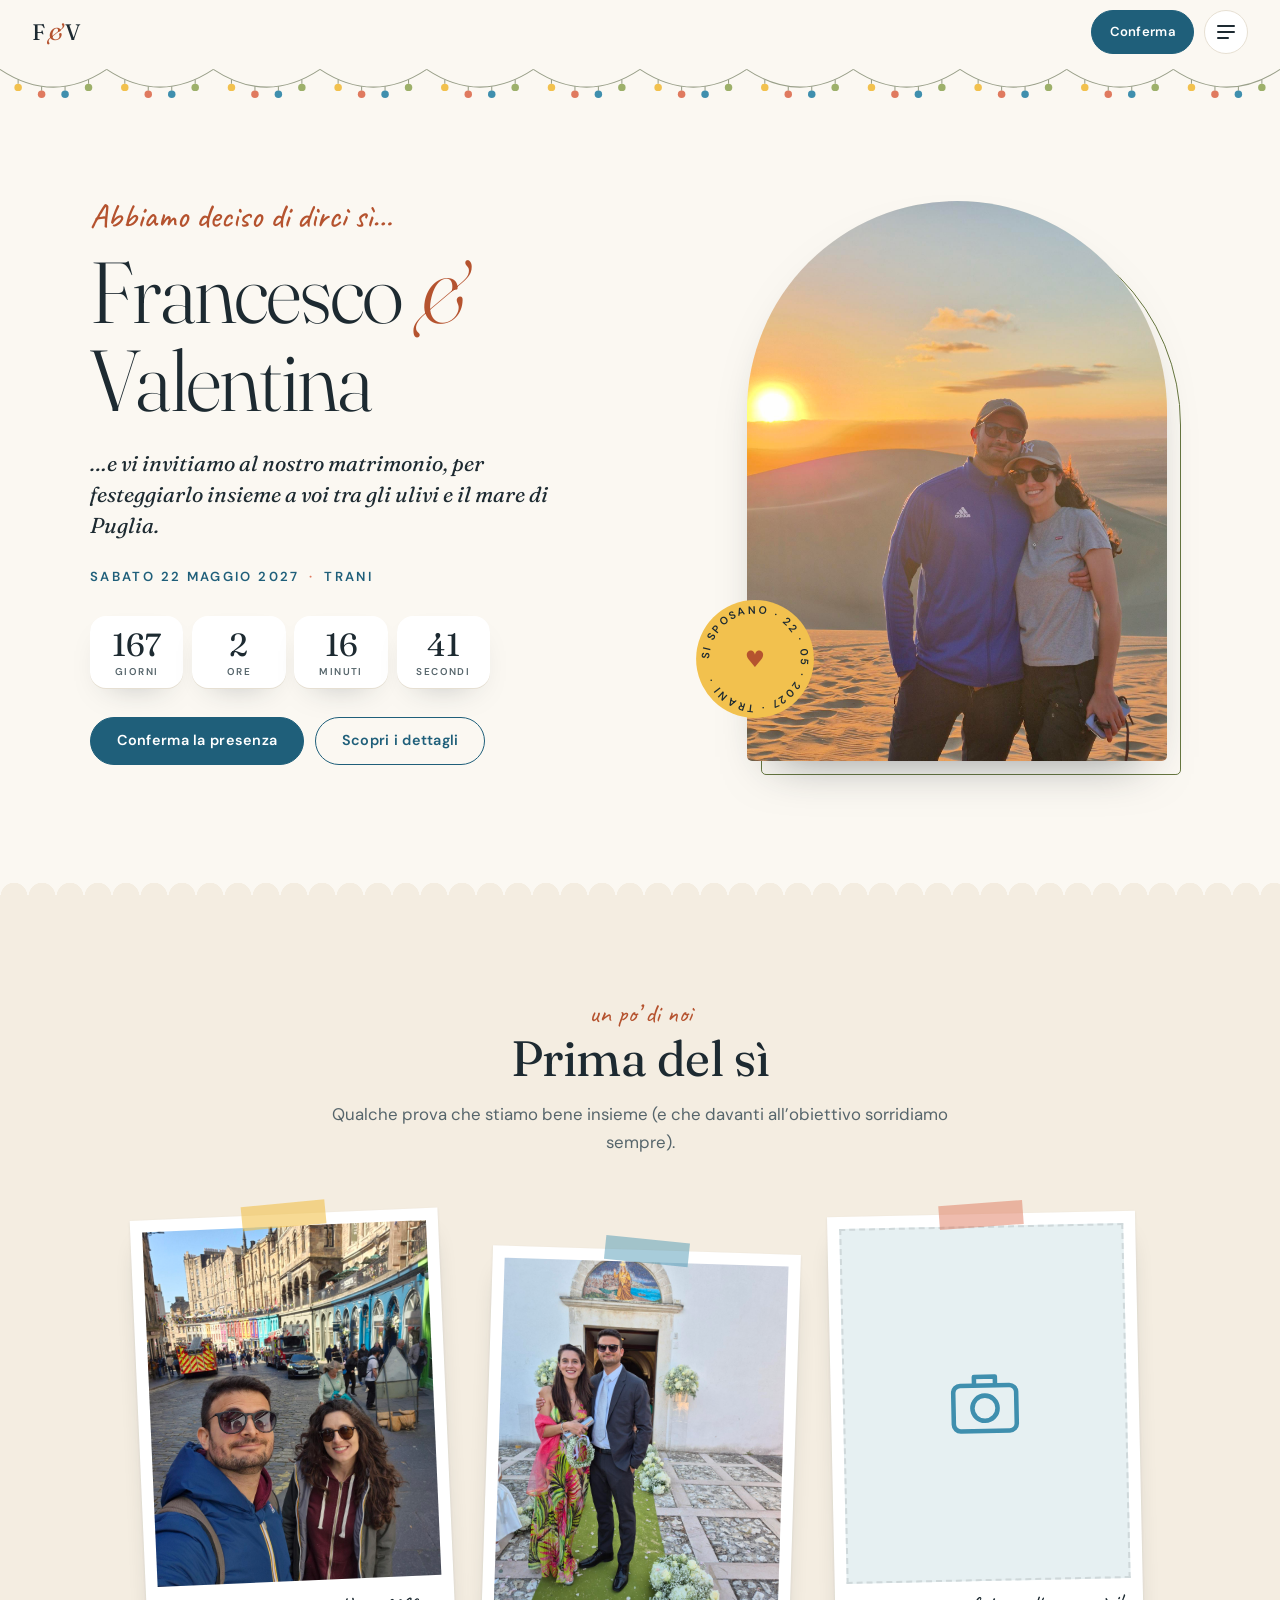
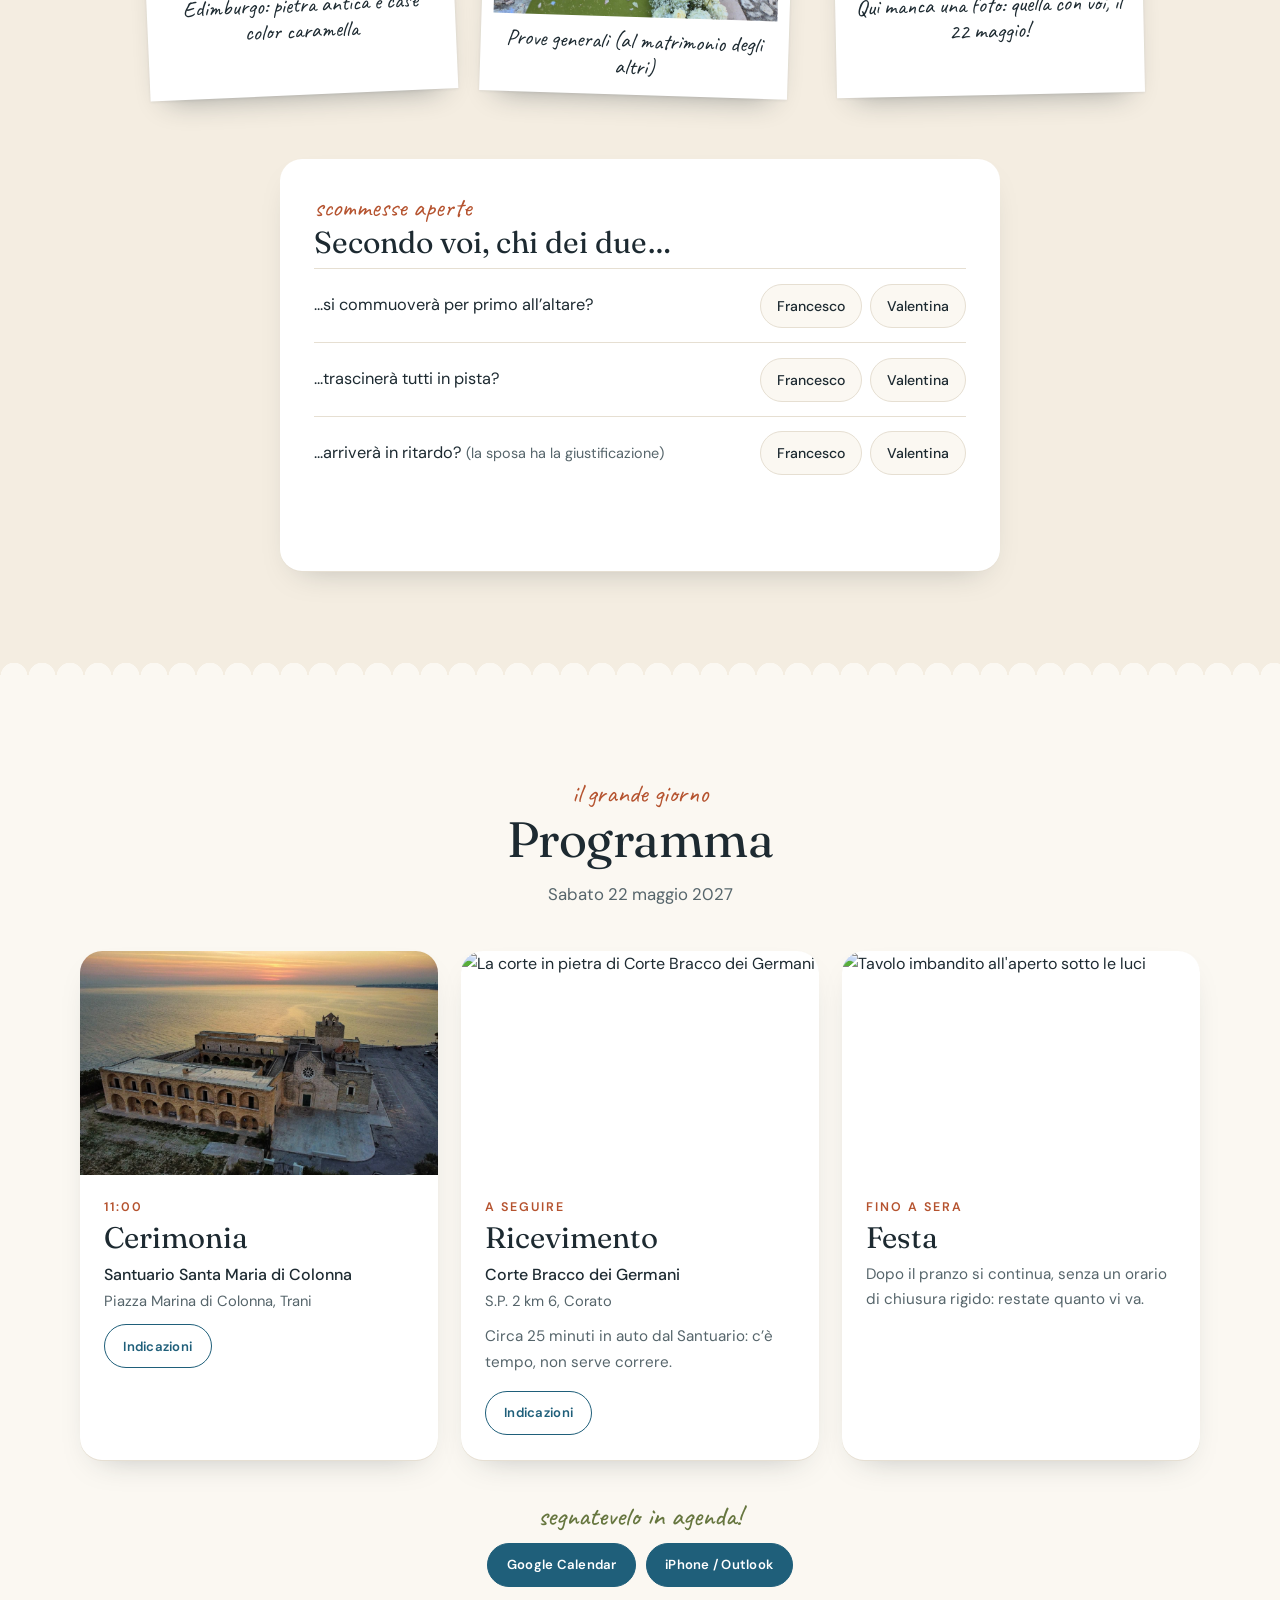
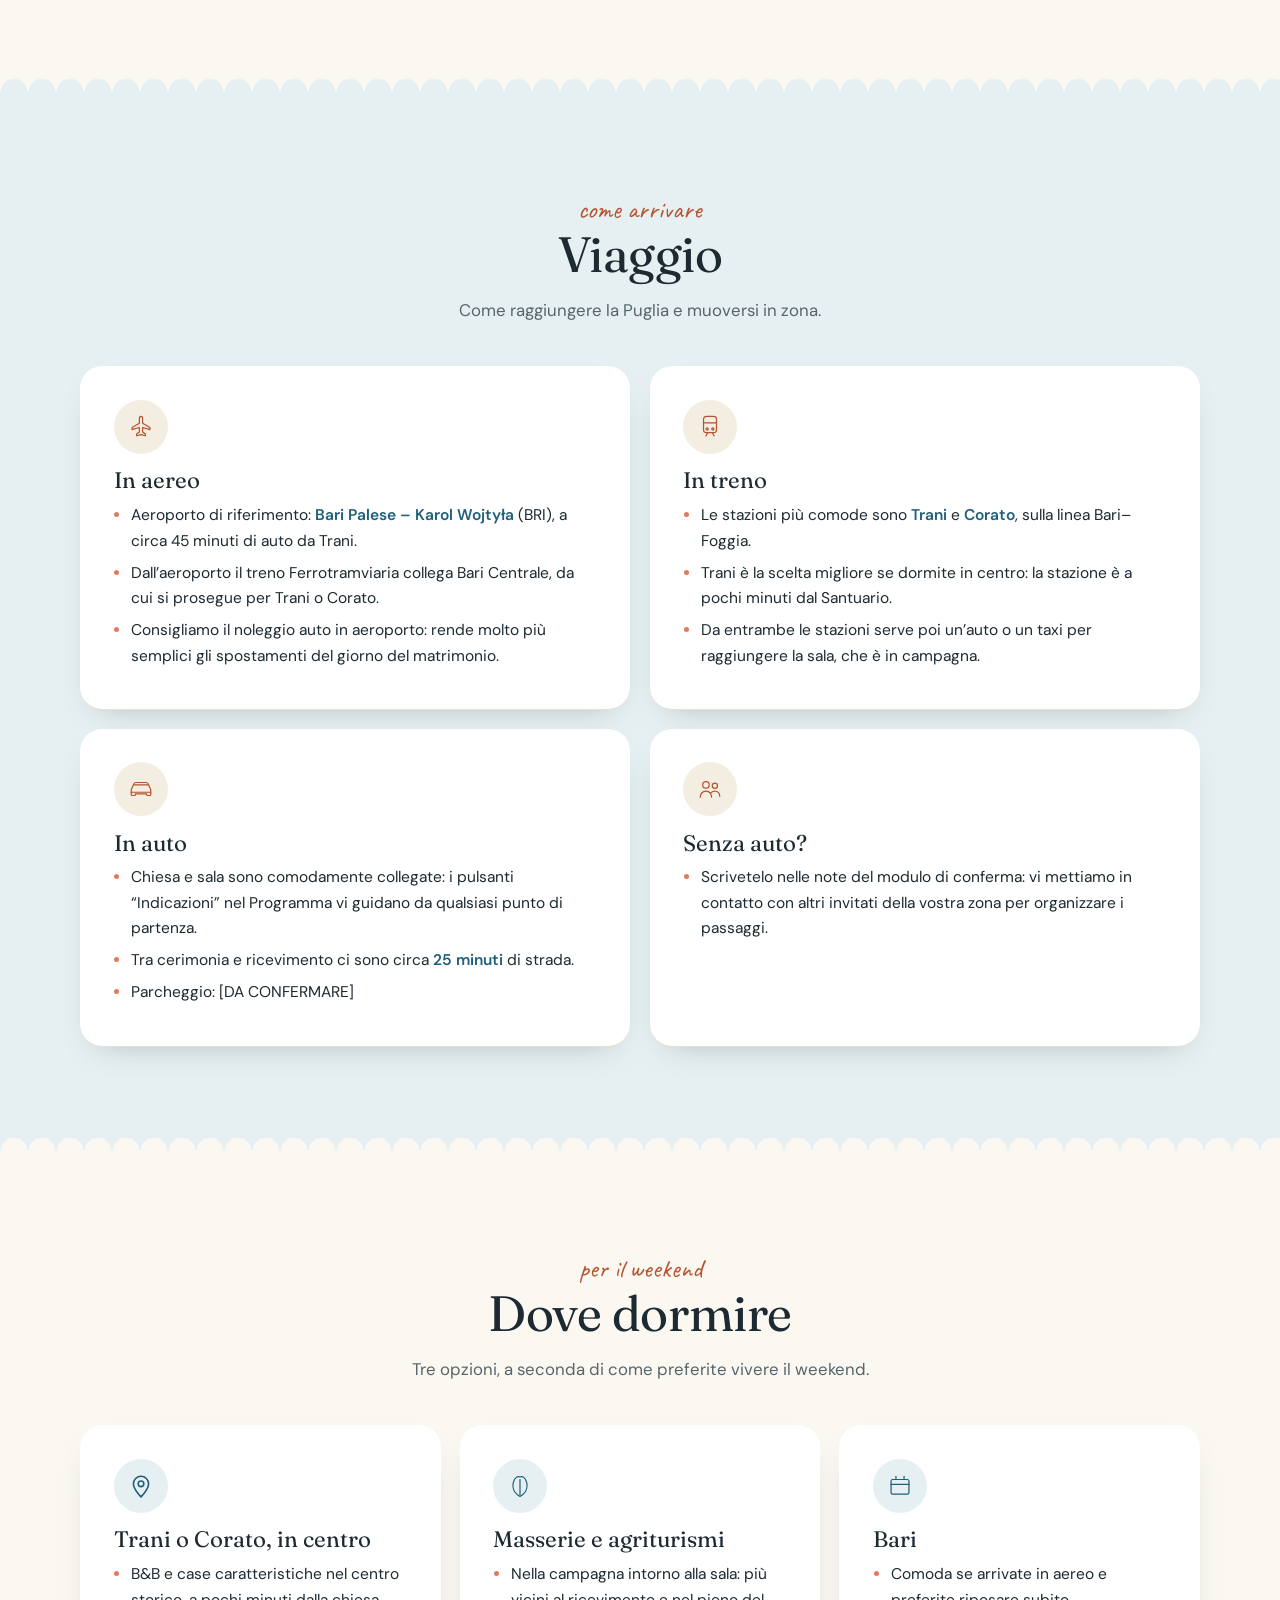
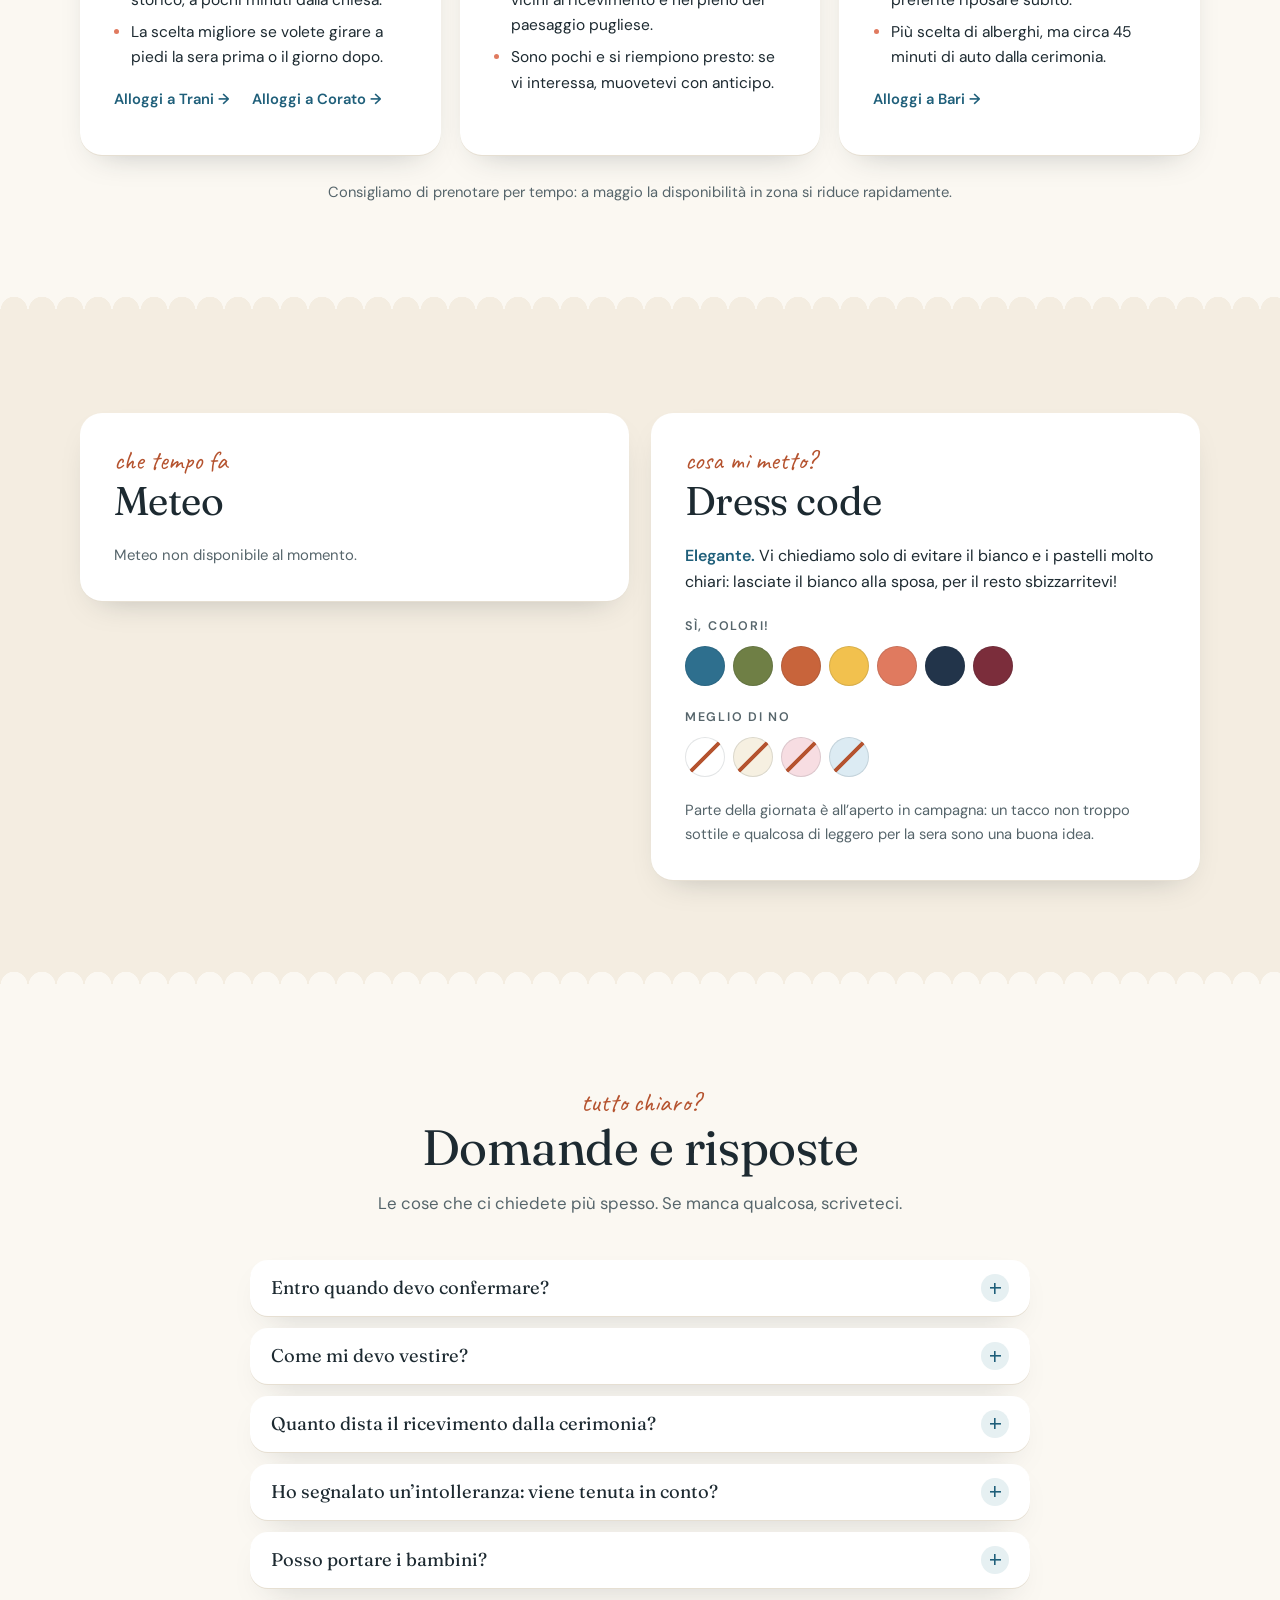
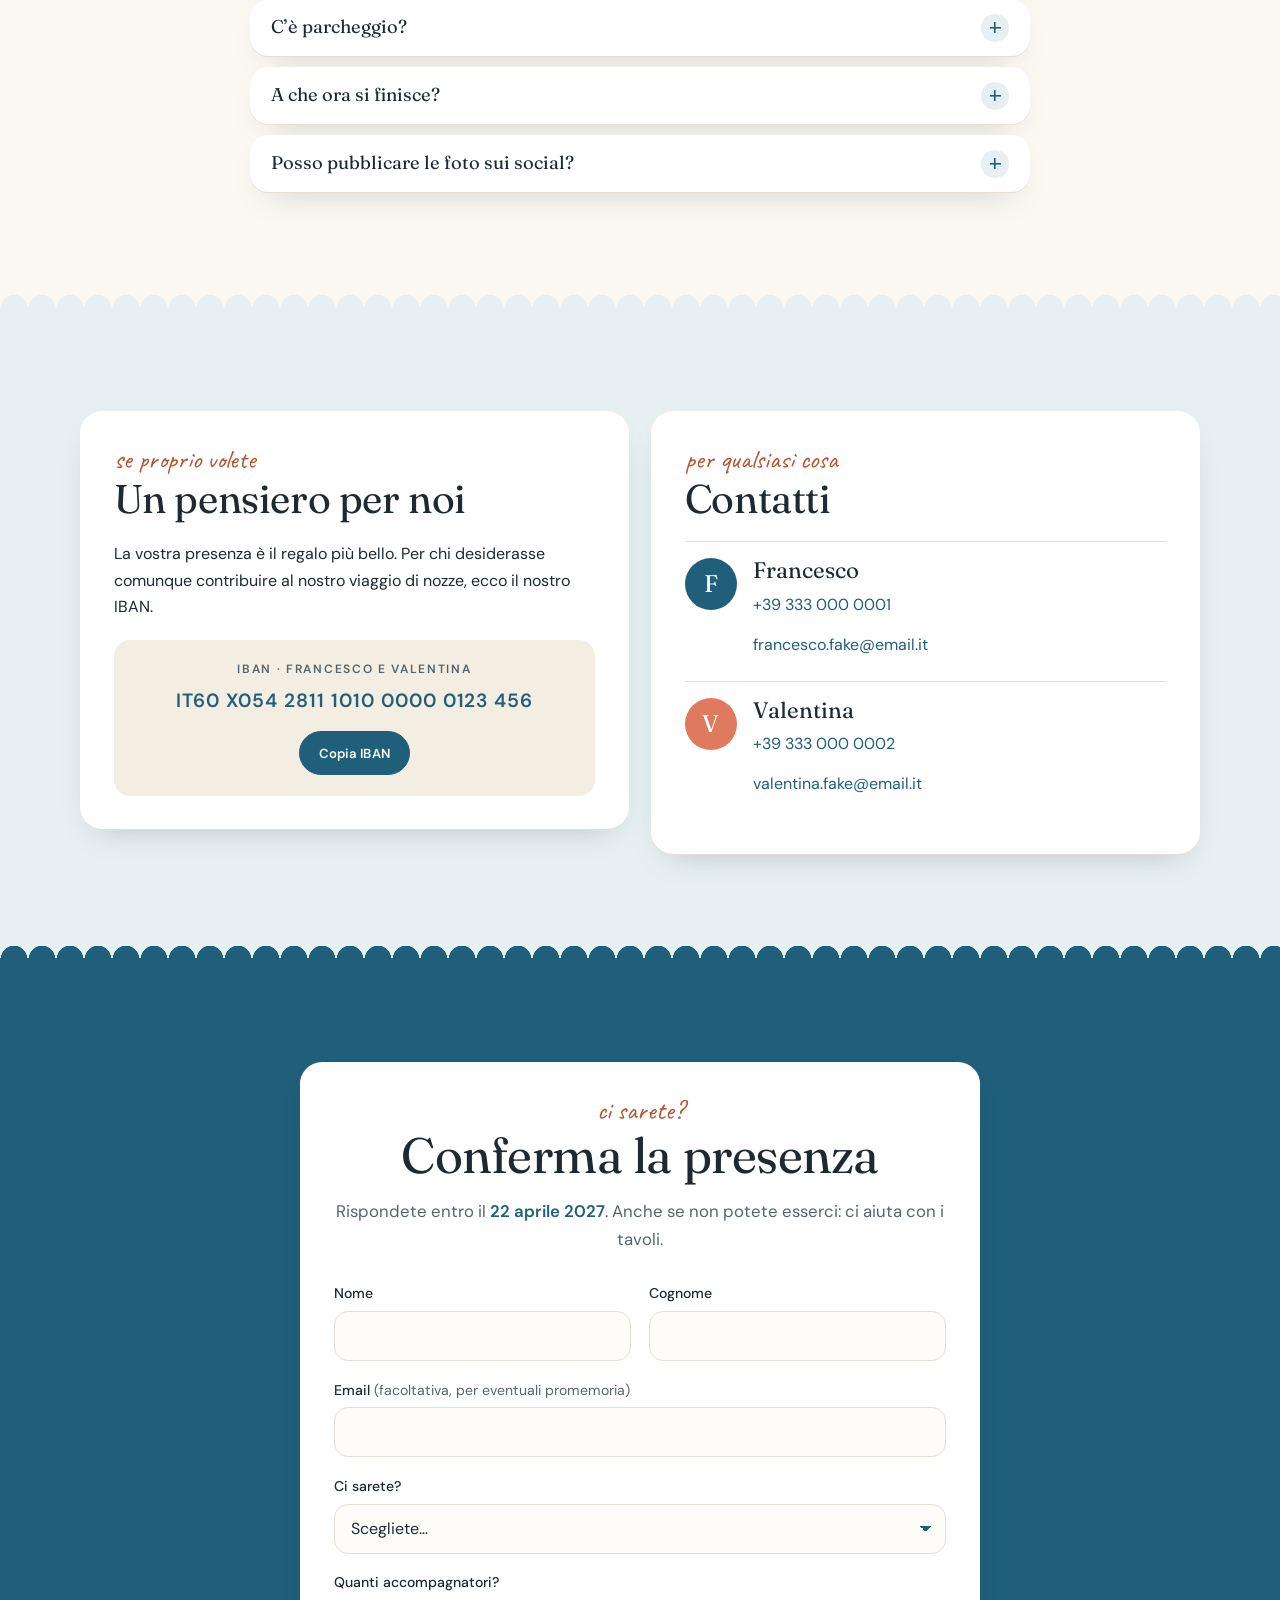
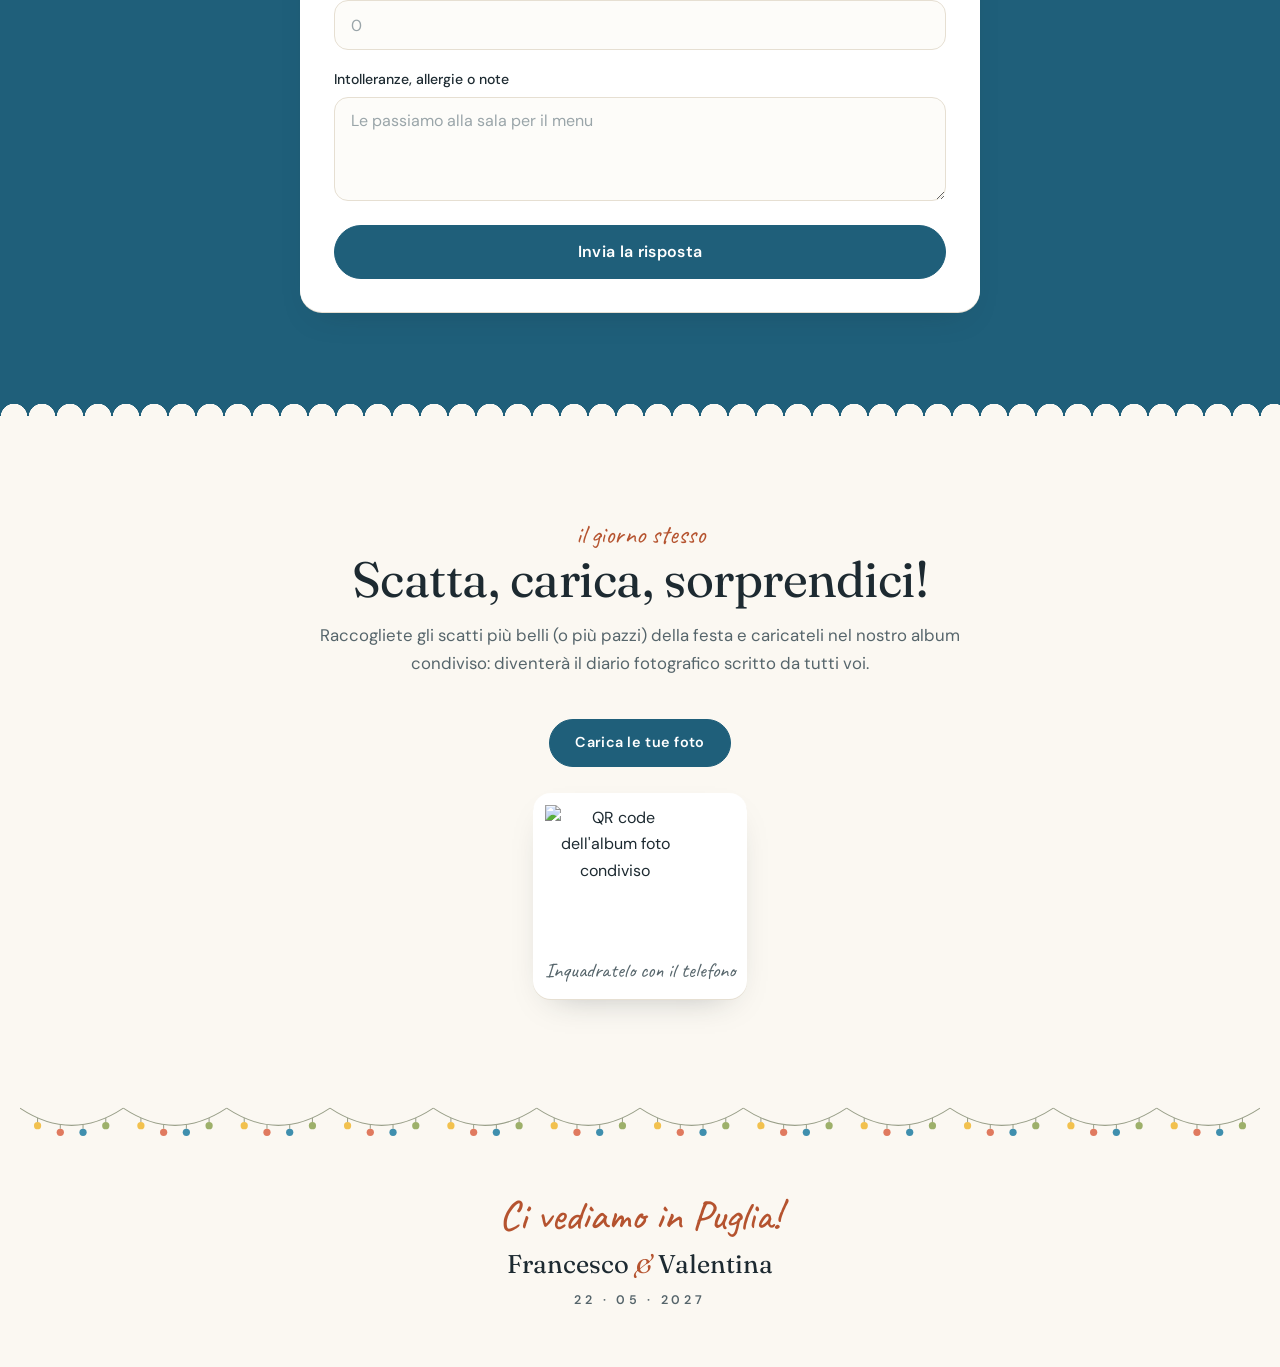
==== commit 1b4d521d: "First-person invite, airier header, couple photos in panel and mobile banners" ====
--- a/variante-fresca/index.html
+++ b/variante-fresca/index.html
@@ -145,7 +145,7 @@
       <div class="hero-text">
         <p class="hand hero-hand">Abbiamo deciso di dirci s&igrave;&hellip;</p>
         <h1>Francesco <span class="amp">&amp;</span> Valentina</h1>
-        <p class="hero-invite">sono felici di invitarvi al loro matrimonio<br>e di festeggiare insieme a voi, tra gli ulivi e il mare di Puglia.</p>
+        <p class="hero-invite">&hellip;e vi invitiamo al nostro matrimonio, per festeggiarlo insieme a voi tra gli ulivi e il mare di Puglia.</p>
         <p class="hero-date"><span>Sabato 22 maggio 2027</span><span class="dot" aria-hidden="true">·</span><span>Trani</span></p>
 
         <div id="countdown" class="countdown" aria-live="off"></div>
@@ -154,7 +154,6 @@
           <a class="pill pill-solid" href="#rsvp">Conferma la presenza</a>
           <a class="pill pill-ghost" href="#programma">Scopri i dettagli</a>
         </div>
-        <p class="hand hero-note">&hellip;e lo vogliamo fare con voi!</p>
       </div>
     </div>
   </section>
--- a/variante-fresca/fresca.css
+++ b/variante-fresca/fresca.css
@@ -303,7 +303,7 @@
 
 .hero-text { max-width: 560px; }
 
-.hero-hand { margin: 0 0 0.4rem; font-size: clamp(1.7rem, 6vw, 2.1rem); color: var(--terra); }
+.hero-hand { margin: 0 0 0.8rem; font-size: clamp(1.7rem, 6vw, 2.1rem); color: var(--terra); }
 
 .hero h1 {
   font-size: clamp(2.7rem, 11.5vw, 5.4rem);
@@ -314,7 +314,7 @@
 .hero h1 .amp { display: inline-block; font-weight: 300; }
 
 .hero-invite {
-  margin: 1.1rem auto 1.3rem;
+  margin: 1.5rem auto 1.5rem;
   max-width: 34ch;
   font-family: var(--serif);
   font-style: italic;
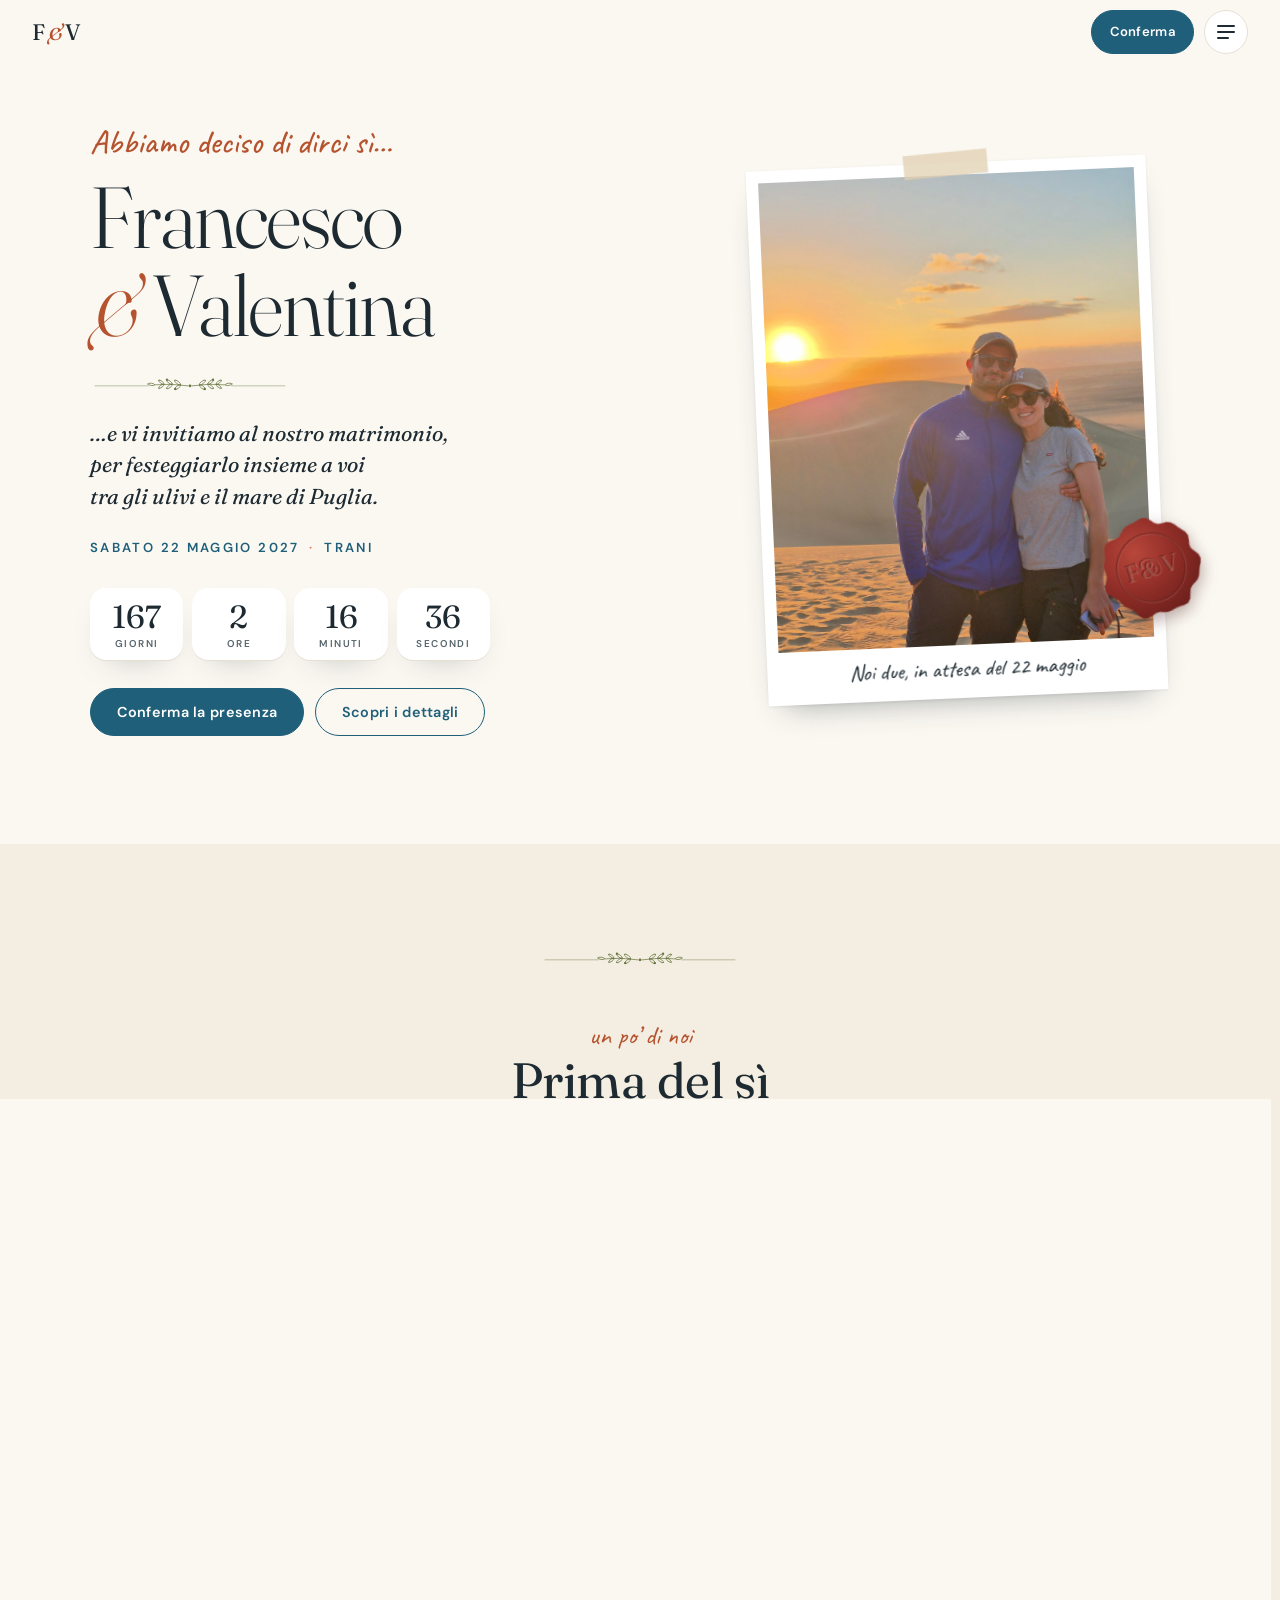
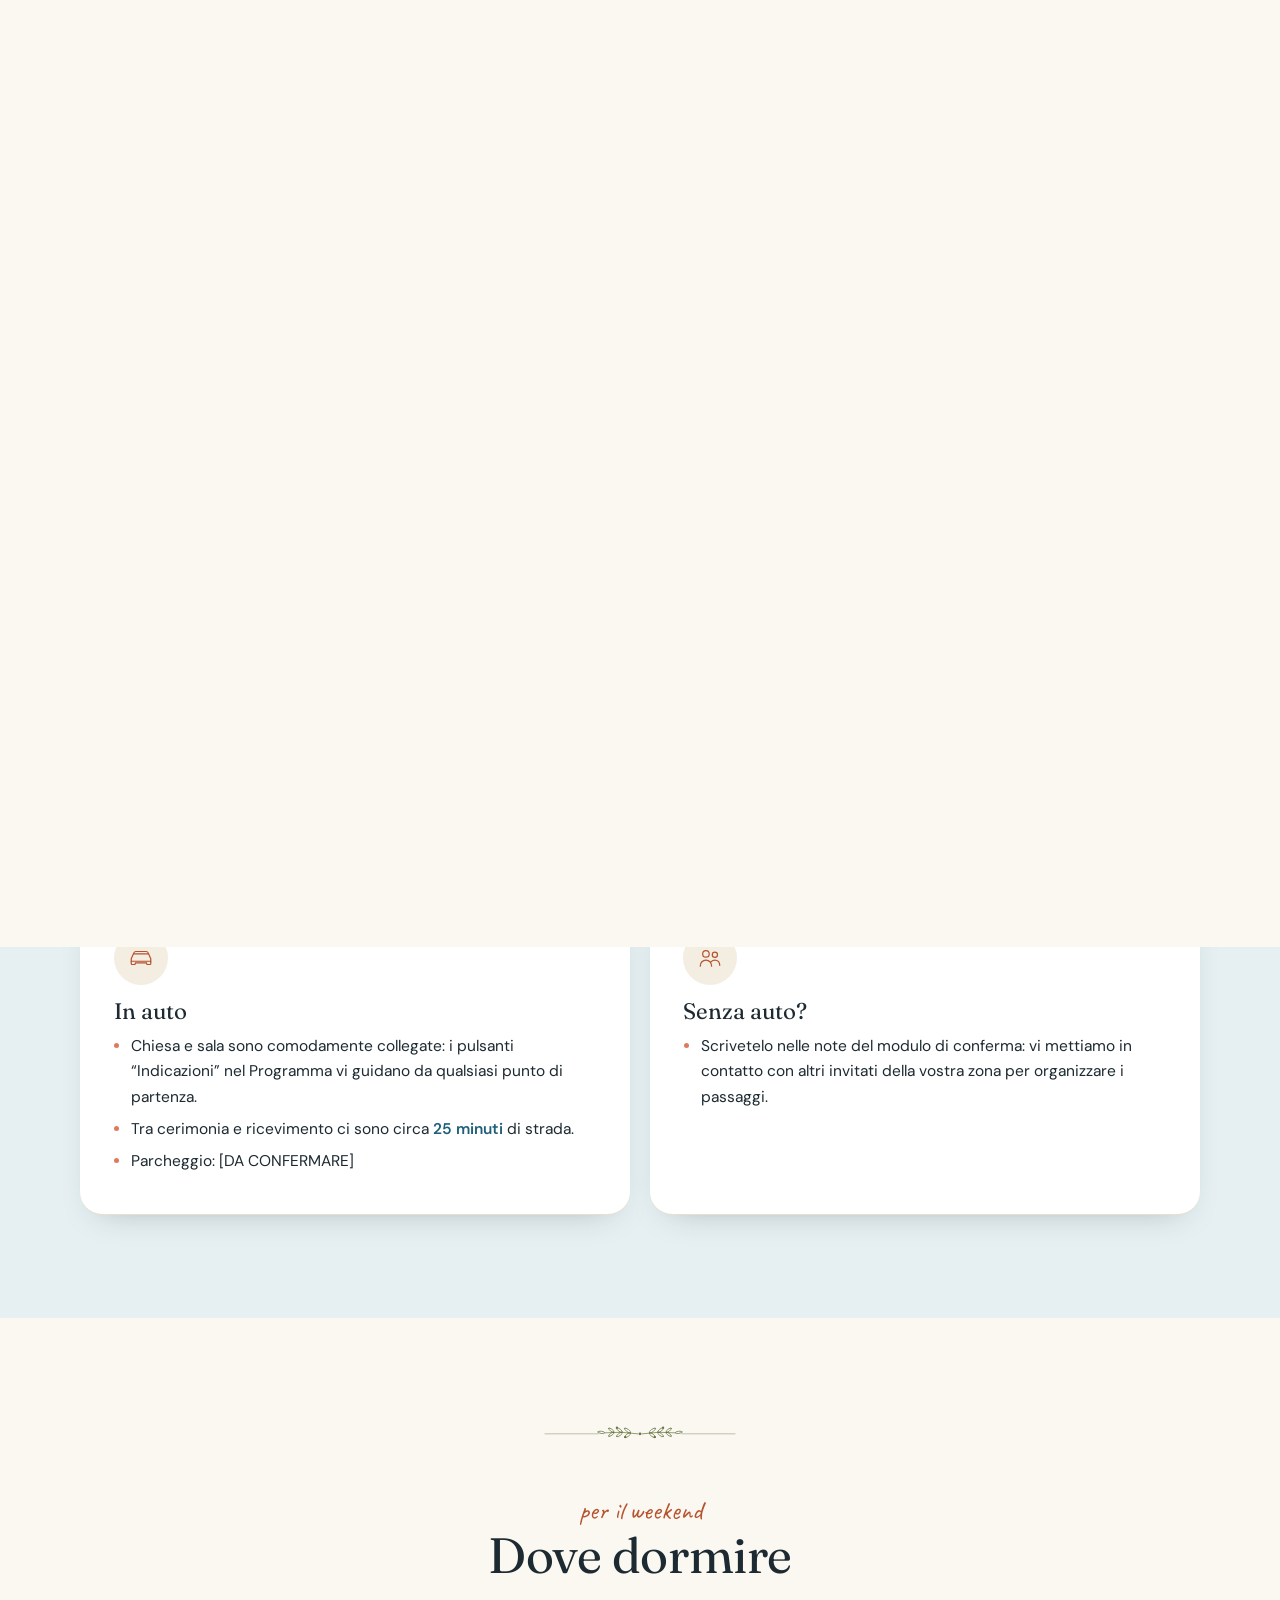
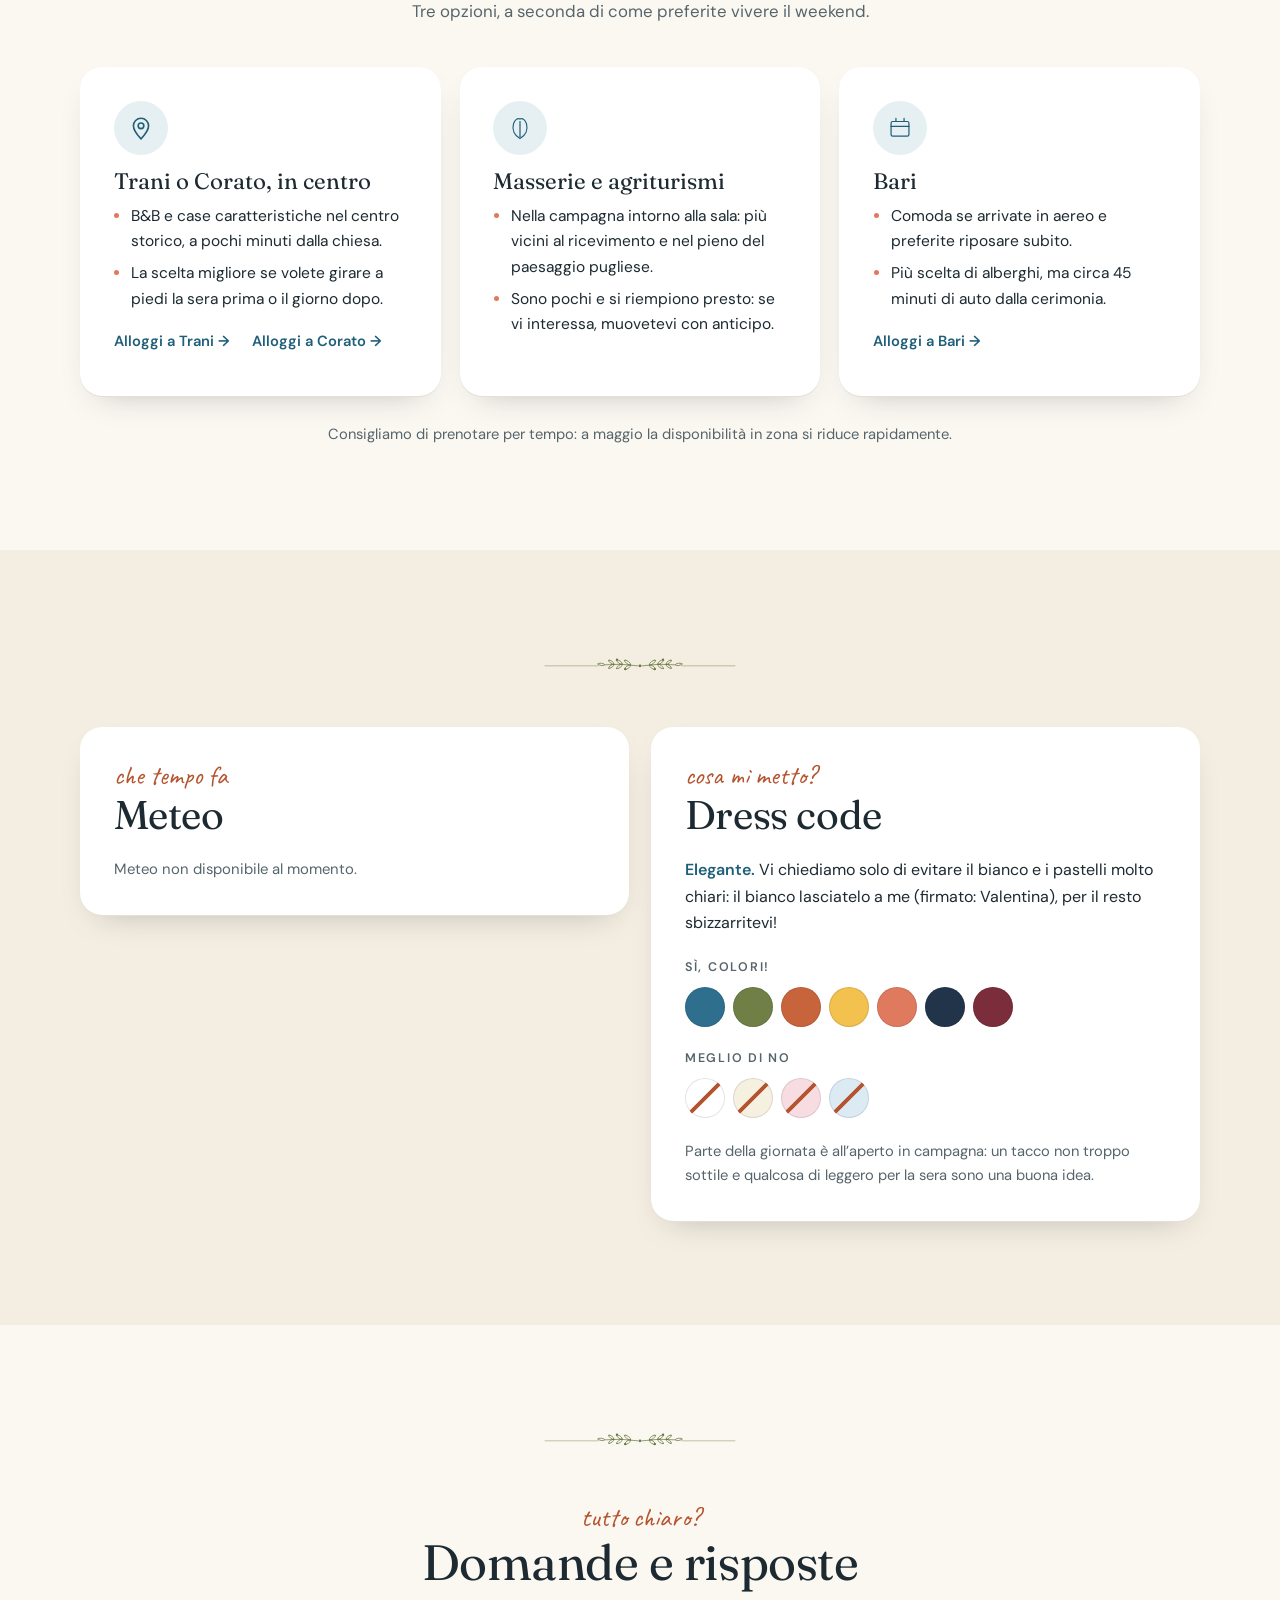
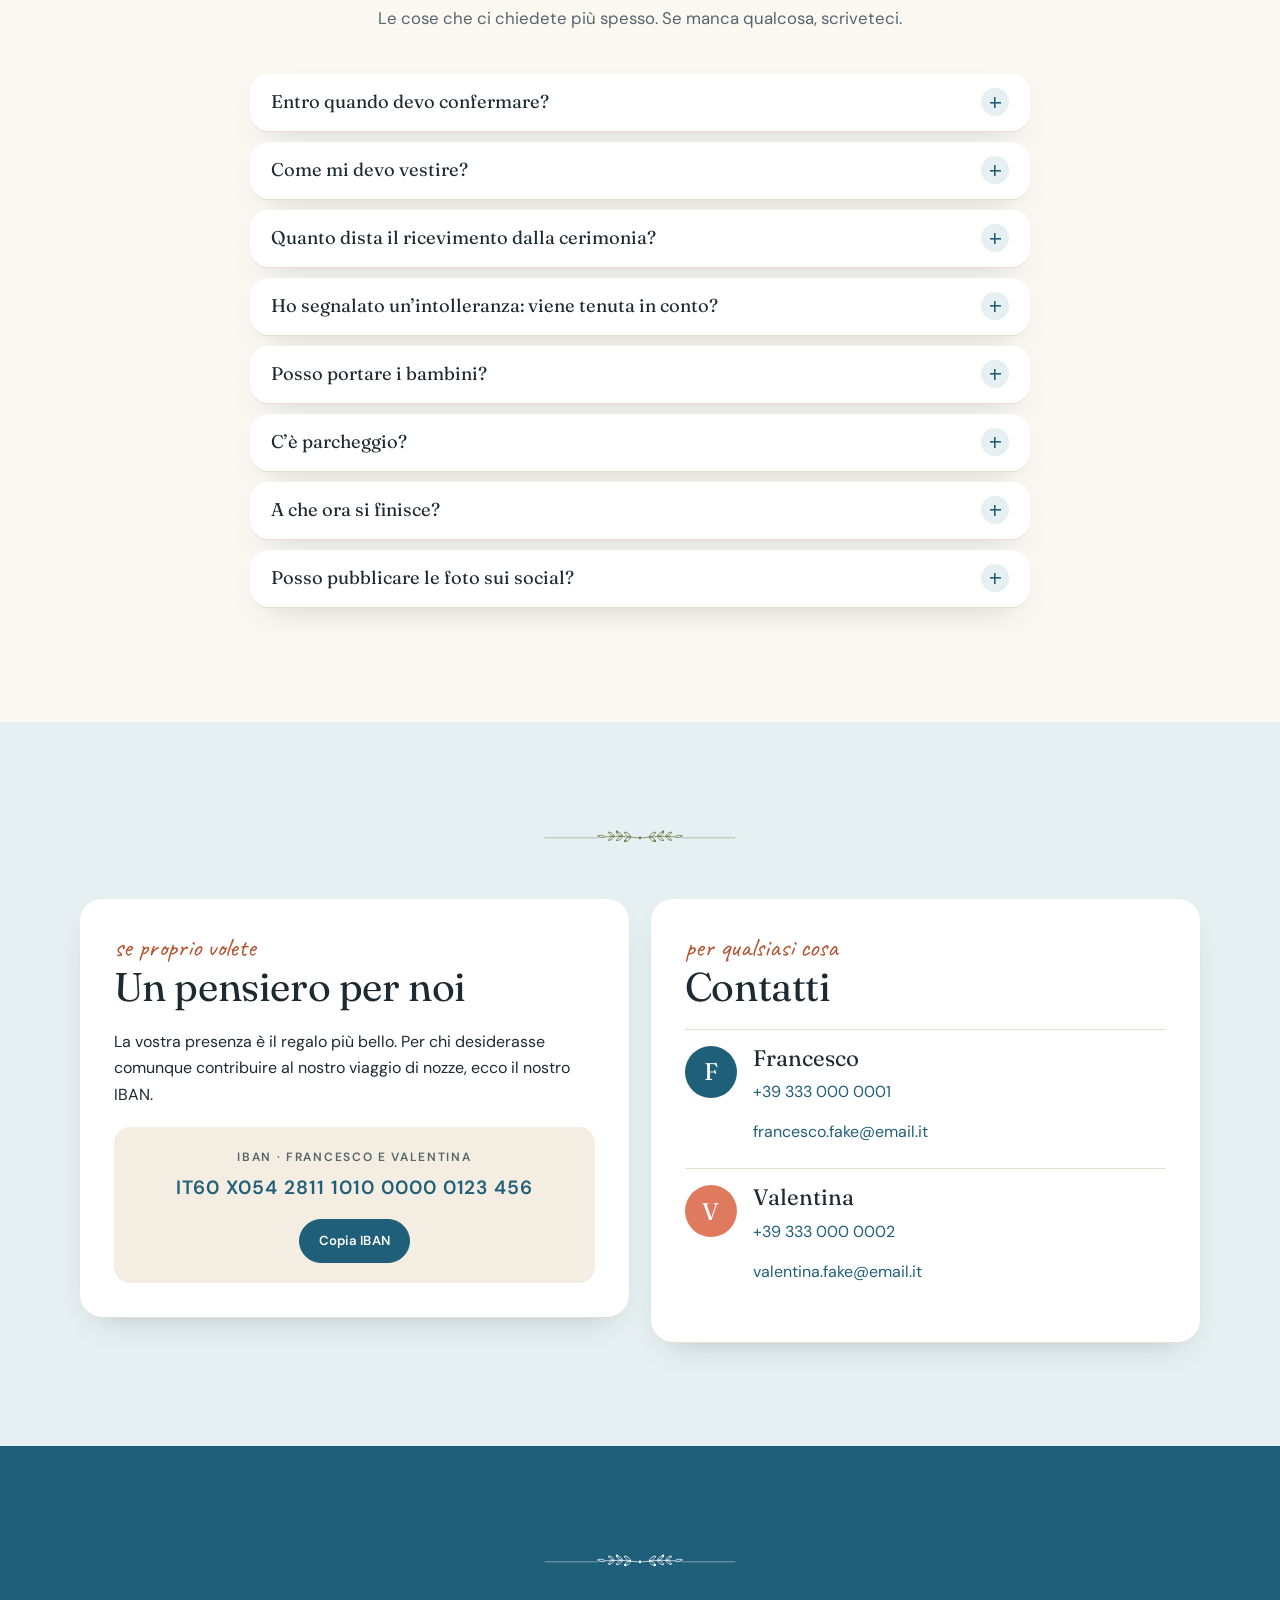
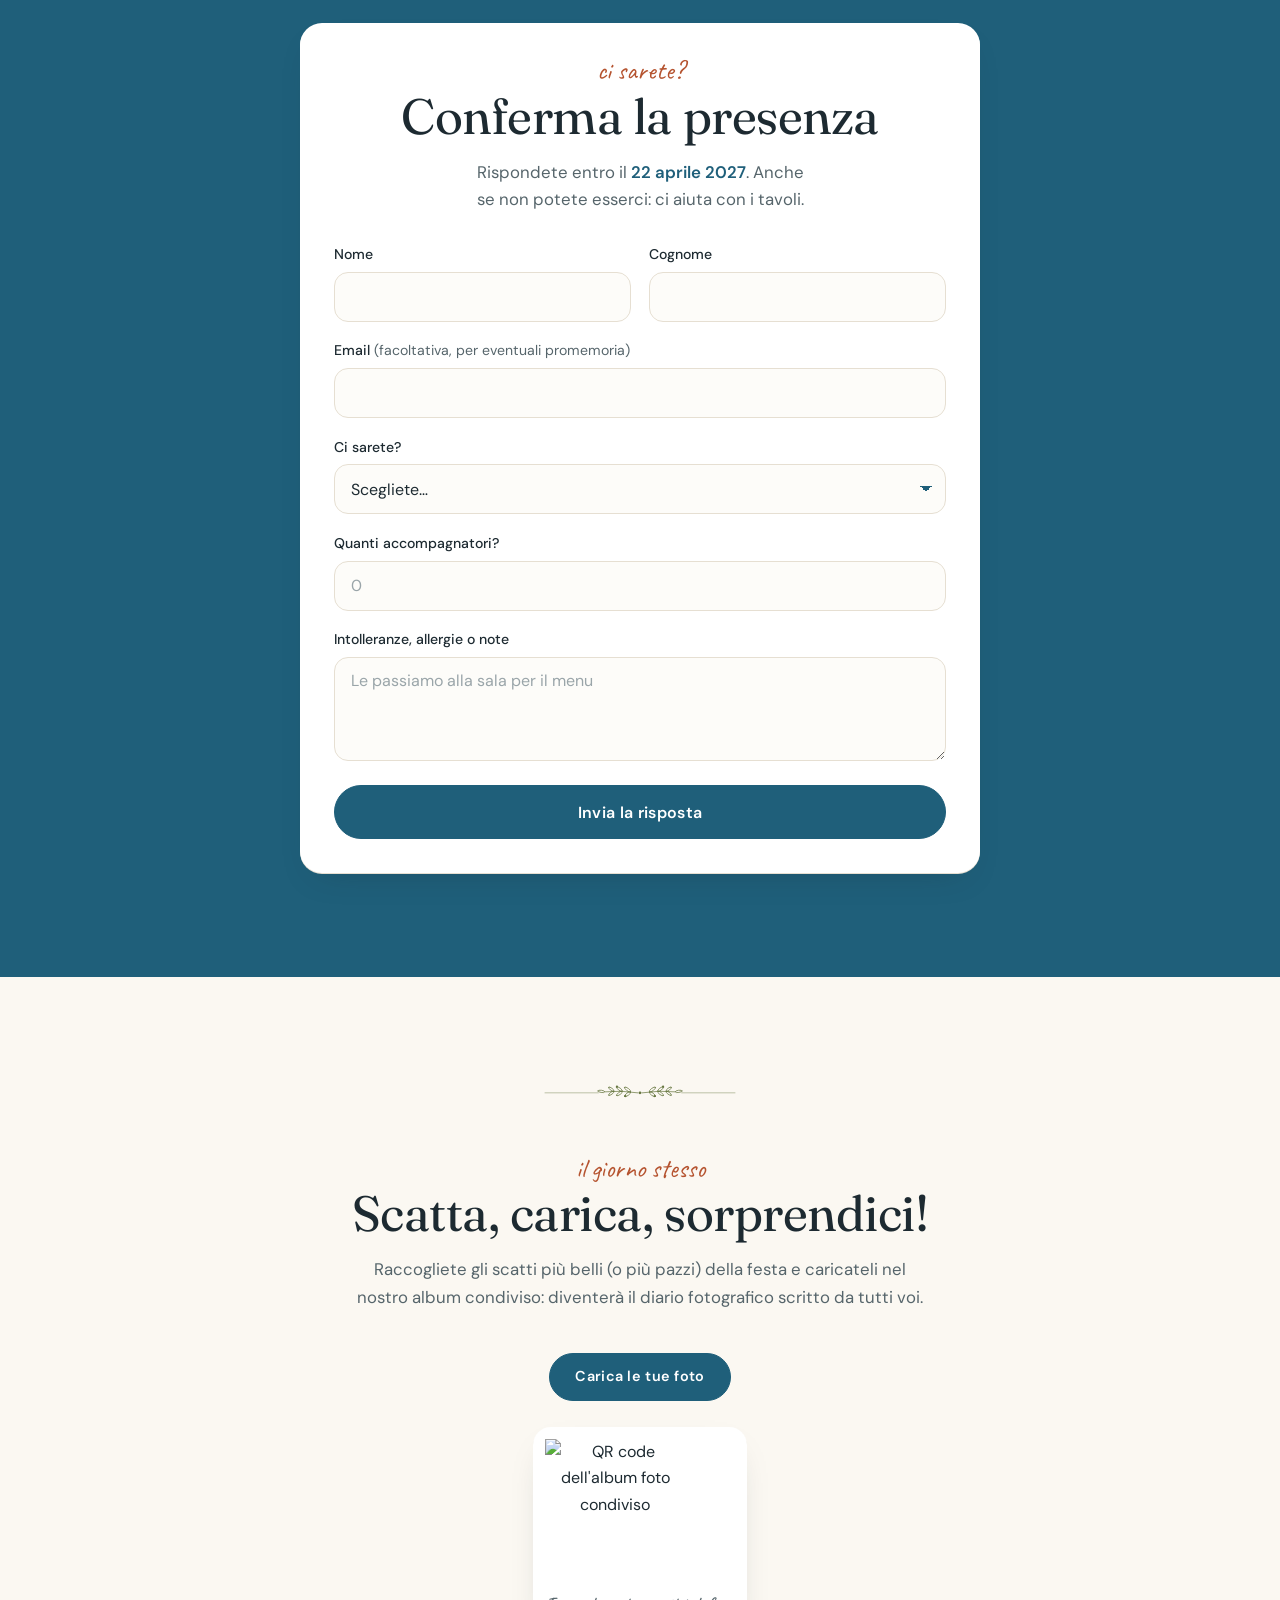
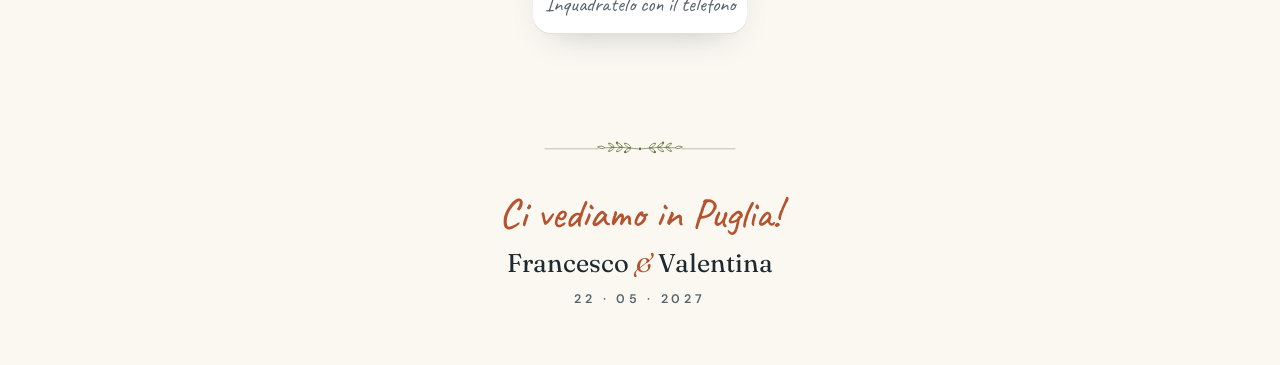
==== commit b82c8092: "variante-fresca: polaroid hero with wax seal, olive-sprig dividers instead of lights and scallops, f" ====
--- a/variante-fresca/index.html
+++ b/variante-fresca/index.html
@@ -4,7 +4,7 @@
 <meta charset="UTF-8">
 <meta name="viewport" content="width=device-width, initial-scale=1.0">
 <title>Francesco &amp; Valentina — 22 maggio 2027</title>
-<meta name="description" content="Francesco e Valentina vi invitano al loro matrimonio, il 22 maggio 2027 in Puglia. Programma, viaggio, alloggio e conferma di partecipazione.">
+<meta name="description" content="Vi invitiamo al nostro matrimonio, il 22 maggio 2027 in Puglia. Programma, viaggio, alloggio e conferma di partecipazione.">
 <!-- Evaluation copy: keep it out of search engines until it replaces the main page. -->
 <meta name="robots" content="noindex">
 <meta name="theme-color" content="#fbf8f2">
@@ -63,88 +63,29 @@
 
   <!-- ============ INVITO ============ -->
   <section id="benvenuto" class="hero">
-    <!-- Luminarie: the festival light arches of Puglia. Wide viewBox sliced from the
-         centre, so bulbs stay round at any width. Cloned into the footer by fresca.js. -->
-    <svg class="luminarie" viewBox="0 0 1440 60" preserveAspectRatio="xMidYMin slice" aria-hidden="true">
-      <path class="wire" d="M0 6 Q60 46 120 6"/>
-      <g class="bulb l1 d0"><path d="M20.4 17.3v5"/><circle cx="20.4" cy="26.3" r="4.2"/></g>
-      <g class="bulb l2 d1"><path d="M46.8 25.0v5"/><circle cx="46.8" cy="34.0" r="4.2"/></g>
-      <g class="bulb l3 d2"><path d="M73.2 25.0v5"/><circle cx="73.2" cy="34.0" r="4.2"/></g>
-      <g class="bulb l4 d3"><path d="M99.6 17.3v5"/><circle cx="99.6" cy="26.3" r="4.2"/></g>
-      <path class="wire" d="M120 6 Q180 46 240 6"/>
-      <g class="bulb l1 d4"><path d="M140.4 17.3v5"/><circle cx="140.4" cy="26.3" r="4.2"/></g>
-      <g class="bulb l2 d0"><path d="M166.8 25.0v5"/><circle cx="166.8" cy="34.0" r="4.2"/></g>
-      <g class="bulb l3 d1"><path d="M193.2 25.0v5"/><circle cx="193.2" cy="34.0" r="4.2"/></g>
-      <g class="bulb l4 d2"><path d="M219.6 17.3v5"/><circle cx="219.6" cy="26.3" r="4.2"/></g>
-      <path class="wire" d="M240 6 Q300 46 360 6"/>
-      <g class="bulb l1 d3"><path d="M260.4 17.3v5"/><circle cx="260.4" cy="26.3" r="4.2"/></g>
-      <g class="bulb l2 d4"><path d="M286.8 25.0v5"/><circle cx="286.8" cy="34.0" r="4.2"/></g>
-      <g class="bulb l3 d0"><path d="M313.2 25.0v5"/><circle cx="313.2" cy="34.0" r="4.2"/></g>
-      <g class="bulb l4 d1"><path d="M339.6 17.3v5"/><circle cx="339.6" cy="26.3" r="4.2"/></g>
-      <path class="wire" d="M360 6 Q420 46 480 6"/>
-      <g class="bulb l1 d2"><path d="M380.4 17.3v5"/><circle cx="380.4" cy="26.3" r="4.2"/></g>
-      <g class="bulb l2 d3"><path d="M406.8 25.0v5"/><circle cx="406.8" cy="34.0" r="4.2"/></g>
-      <g class="bulb l3 d4"><path d="M433.2 25.0v5"/><circle cx="433.2" cy="34.0" r="4.2"/></g>
-      <g class="bulb l4 d0"><path d="M459.6 17.3v5"/><circle cx="459.6" cy="26.3" r="4.2"/></g>
-      <path class="wire" d="M480 6 Q540 46 600 6"/>
-      <g class="bulb l1 d1"><path d="M500.4 17.3v5"/><circle cx="500.4" cy="26.3" r="4.2"/></g>
-      <g class="bulb l2 d2"><path d="M526.8 25.0v5"/><circle cx="526.8" cy="34.0" r="4.2"/></g>
-      <g class="bulb l3 d3"><path d="M553.2 25.0v5"/><circle cx="553.2" cy="34.0" r="4.2"/></g>
-      <g class="bulb l4 d4"><path d="M579.6 17.3v5"/><circle cx="579.6" cy="26.3" r="4.2"/></g>
-      <path class="wire" d="M600 6 Q660 46 720 6"/>
-      <g class="bulb l1 d0"><path d="M620.4 17.3v5"/><circle cx="620.4" cy="26.3" r="4.2"/></g>
-      <g class="bulb l2 d1"><path d="M646.8 25.0v5"/><circle cx="646.8" cy="34.0" r="4.2"/></g>
-      <g class="bulb l3 d2"><path d="M673.2 25.0v5"/><circle cx="673.2" cy="34.0" r="4.2"/></g>
-      <g class="bulb l4 d3"><path d="M699.6 17.3v5"/><circle cx="699.6" cy="26.3" r="4.2"/></g>
-      <path class="wire" d="M720 6 Q780 46 840 6"/>
-      <g class="bulb l1 d4"><path d="M740.4 17.3v5"/><circle cx="740.4" cy="26.3" r="4.2"/></g>
-      <g class="bulb l2 d0"><path d="M766.8 25.0v5"/><circle cx="766.8" cy="34.0" r="4.2"/></g>
-      <g class="bulb l3 d1"><path d="M793.2 25.0v5"/><circle cx="793.2" cy="34.0" r="4.2"/></g>
-      <g class="bulb l4 d2"><path d="M819.6 17.3v5"/><circle cx="819.6" cy="26.3" r="4.2"/></g>
-      <path class="wire" d="M840 6 Q900 46 960 6"/>
-      <g class="bulb l1 d3"><path d="M860.4 17.3v5"/><circle cx="860.4" cy="26.3" r="4.2"/></g>
-      <g class="bulb l2 d4"><path d="M886.8 25.0v5"/><circle cx="886.8" cy="34.0" r="4.2"/></g>
-      <g class="bulb l3 d0"><path d="M913.2 25.0v5"/><circle cx="913.2" cy="34.0" r="4.2"/></g>
-      <g class="bulb l4 d1"><path d="M939.6 17.3v5"/><circle cx="939.6" cy="26.3" r="4.2"/></g>
-      <path class="wire" d="M960 6 Q1020 46 1080 6"/>
-      <g class="bulb l1 d2"><path d="M980.4 17.3v5"/><circle cx="980.4" cy="26.3" r="4.2"/></g>
-      <g class="bulb l2 d3"><path d="M1006.8 25.0v5"/><circle cx="1006.8" cy="34.0" r="4.2"/></g>
-      <g class="bulb l3 d4"><path d="M1033.2 25.0v5"/><circle cx="1033.2" cy="34.0" r="4.2"/></g>
-      <g class="bulb l4 d0"><path d="M1059.6 17.3v5"/><circle cx="1059.6" cy="26.3" r="4.2"/></g>
-      <path class="wire" d="M1080 6 Q1140 46 1200 6"/>
-      <g class="bulb l1 d1"><path d="M1100.4 17.3v5"/><circle cx="1100.4" cy="26.3" r="4.2"/></g>
-      <g class="bulb l2 d2"><path d="M1126.8 25.0v5"/><circle cx="1126.8" cy="34.0" r="4.2"/></g>
-      <g class="bulb l3 d3"><path d="M1153.2 25.0v5"/><circle cx="1153.2" cy="34.0" r="4.2"/></g>
-      <g class="bulb l4 d4"><path d="M1179.6 17.3v5"/><circle cx="1179.6" cy="26.3" r="4.2"/></g>
-      <path class="wire" d="M1200 6 Q1260 46 1320 6"/>
-      <g class="bulb l1 d0"><path d="M1220.4 17.3v5"/><circle cx="1220.4" cy="26.3" r="4.2"/></g>
-      <g class="bulb l2 d1"><path d="M1246.8 25.0v5"/><circle cx="1246.8" cy="34.0" r="4.2"/></g>
-      <g class="bulb l3 d2"><path d="M1273.2 25.0v5"/><circle cx="1273.2" cy="34.0" r="4.2"/></g>
-      <g class="bulb l4 d3"><path d="M1299.6 17.3v5"/><circle cx="1299.6" cy="26.3" r="4.2"/></g>
-      <path class="wire" d="M1320 6 Q1380 46 1440 6"/>
-      <g class="bulb l1 d4"><path d="M1340.4 17.3v5"/><circle cx="1340.4" cy="26.3" r="4.2"/></g>
-      <g class="bulb l2 d0"><path d="M1366.8 25.0v5"/><circle cx="1366.8" cy="34.0" r="4.2"/></g>
-      <g class="bulb l3 d1"><path d="M1393.2 25.0v5"/><circle cx="1393.2" cy="34.0" r="4.2"/></g>
-      <g class="bulb l4 d2"><path d="M1419.6 17.3v5"/><circle cx="1419.6" cy="26.3" r="4.2"/></g>
-    </svg>
-
     <div class="hero-grid">
-      <figure class="hero-photo">
-        <div class="arch">
-          <img src="../foto/noi-dune.jpg" alt="Francesco e Valentina abbracciati in cima a una duna, al tramonto" fetchpriority="high">
-        </div>
-        <!-- Rotating stamp, like a postmark on an invitation envelope. -->
-        <svg class="stamp" viewBox="0 0 120 120" aria-hidden="true">
-          <defs><path id="stamp-circle" d="M60 60 m-44 0 a44 44 0 1 1 88 0 a44 44 0 1 1 -88 0"/></defs>
-          <circle cx="60" cy="60" r="57" class="stamp-bg"/>
-          <text><textPath href="#stamp-circle">SI SPOSANO · 22 · 05 · 2027 · TRANI ·</textPath></text>
-          <text x="60" y="68" text-anchor="middle" class="stamp-heart">♥</text>
+      <figure class="hero-photo polaroid polaroid-hero">
+        <img src="../foto/noi-dune.jpg" alt="Francesco e Valentina abbracciati in cima a una duna, al tramonto" fetchpriority="high">
+        <figcaption>Noi due, in attesa del 22 maggio</figcaption>
+        <!-- Wax seal with our initials, as on a paper invitation envelope. -->
+        <svg class="seal" viewBox="0 0 100 100" aria-hidden="true">
+          <defs>
+            <radialGradient id="wax" cx="38%" cy="32%" r="75%">
+              <stop offset="0" stop-color="#b8473b"/><stop offset="0.55" stop-color="#8f2d27"/><stop offset="1" stop-color="#6b1f1b"/>
+            </radialGradient>
+          </defs>
+          <path d="M97.2 50.0 L98.3 54.2 L97.2 58.3 L95.2 62.1 L93.7 65.9 L92.3 69.7 L90.1 73.1 L86.6 75.6 L82.9 77.6 L80.5 80.5 L79.1 84.7 L77.6 89.3 L74.6 92.6 L70.3 93.6 L65.9 93.6 L61.8 94.0 L57.9 95.0 L54.0 95.4 L50.0 94.6 L46.2 93.3 L42.4 93.2 L38.1 94.6 L33.3 95.8 L29.1 94.9 L26.0 91.5 L23.8 87.4 L21.4 84.1 L18.4 81.6 L15.4 79.1 L13.3 75.7 L11.7 72.1 L9.4 68.9 L6.0 66.0 L2.6 62.7 L1.3 58.6 L2.7 54.1 L5.2 50.0 L6.6 46.2 L6.6 42.3 L6.3 38.3 L7.2 34.4 L9.0 30.9 L10.4 27.1 L11.2 22.8 L12.5 18.5 L15.4 15.4 L20.0 14.2 L24.8 14.0 L28.6 12.9 L31.5 10.2 L34.4 7.1 L38.0 5.1 L42.0 4.4 L46.0 3.8 L50.0 2.6 L54.2 1.6 L58.4 2.6 L61.9 5.7 L64.8 9.3 L68.0 11.5 L72.0 11.9 L76.6 12.1 L80.5 13.6 L83.4 16.6 L85.9 19.9 L88.6 23.0 L91.3 26.1 L92.8 30.0 L92.4 34.6 L91.5 38.9 L91.9 42.6 L94.4 46.1 Z" fill="url(#wax)"/>
+          <circle cx="50" cy="50" r="33" fill="none" stroke="#5a1814" stroke-opacity="0.55" stroke-width="1.6"/>
+          <circle cx="50" cy="50" r="33" fill="none" stroke="#e8a59a" stroke-opacity="0.35" stroke-width="0.8" transform="translate(0.6 0.8)"/>
+          <text x="50" y="58" text-anchor="middle" class="seal-text">F&amp;V</text>
+          <text x="50.6" y="58.8" text-anchor="middle" class="seal-text seal-light">F&amp;V</text>
         </svg>
       </figure>
 
       <div class="hero-text">
         <p class="hand hero-hand">Abbiamo deciso di dirci s&igrave;&hellip;</p>
         <h1>Francesco <span class="amp">&amp;</span> Valentina</h1>
+        <span class="ornament" aria-hidden="true"></span>
         <p class="hero-invite">&hellip;e vi invitiamo al nostro matrimonio, per festeggiarlo insieme a voi tra gli ulivi e il mare di Puglia.</p>
         <p class="hero-date"><span>Sabato 22 maggio 2027</span><span class="dot" aria-hidden="true">·</span><span>Trani</span></p>
 
@@ -186,7 +127,7 @@
 
     <div class="poll card">
       <p class="kicker">scommesse aperte</p>
-      <h3>Secondo voi, chi dei due&hellip;</h3>
+      <h3>Secondo voi, chi di noi due&hellip;</h3>
       <div class="poll-q" data-poll="pianto">
         <p>&hellip;si commuover&agrave; per primo all&rsquo;altare?</p>
         <div class="poll-opts">
@@ -367,7 +308,7 @@
           <p class="kicker">cosa mi metto?</p>
           <h2>Dress code</h2>
         </header>
-        <p><strong>Elegante.</strong> Vi chiediamo solo di evitare il bianco e i pastelli molto chiari: lasciate il bianco alla sposa, per il resto sbizzarritevi!</p>
+        <p><strong>Elegante.</strong> Vi chiediamo solo di evitare il bianco e i pastelli molto chiari: il bianco lasciatelo a me (firmato: Valentina), per il resto sbizzarritevi!</p>
         <p class="swatch-label">S&igrave;, colori!</p>
         <ul class="swatches" aria-label="Colori consigliati">
           <li style="--c:#2e6f8e" title="Blu mare"></li>
@@ -534,6 +475,7 @@
 </main>
 
 <footer class="footer">
+  <span class="ornament" aria-hidden="true"></span>
   <p class="hand footer-hand">Ci vediamo in Puglia!</p>
   <p class="footer-names">Francesco <span class="amp">&amp;</span> Valentina</p>
   <p class="footer-date">22 &middot; 05 &middot; 2027</p>
--- a/variante-fresca/fresca.css
+++ b/variante-fresca/fresca.css
@@ -1,5 +1,5 @@
 /* Variante "fresca": Mediterranean palette (limestone white, Adriatic blue, olive,
-   lemon), arches borrowed from the Santuario's portico, Puglia festival lights.
+   lemon), polaroid photos, olive-sprig dividers and a wax seal.
    Mobile-first: base rules are the phone layout, media queries widen it. */
 
 :root {
@@ -49,6 +49,9 @@
 img { display: block; max-width: 100%; }
 
 h1, h2, h3 { margin: 0; font-family: var(--serif); font-weight: 400; line-height: 1.12; }
+
+/* Even line lengths: no single word left alone on the last line. */
+h1, h2, h3, .lead, .hero-invite, .polaroid figcaption, .polaroid-cap { text-wrap: balance; }
 
 p { margin: 0 0 1rem; }
 
@@ -233,22 +236,22 @@
 .no-js .menu { position: static; opacity: 1; visibility: visible; padding: calc(var(--bar-h) + 1rem) 1rem 1rem; }
 .no-js .menu a { font-size: 1.1rem; min-height: 40px; }
 
-/* ---------- LUMINARIE ---------- */
-
-.luminarie { display: block; width: 100%; height: clamp(40px, 4vw, 56px); }
-.luminarie .wire,
-.luminarie .bulb path { fill: none; stroke: #9aa08a; stroke-width: 1.2; }
-.luminarie .bulb circle { animation: twinkle 3.2s ease-in-out infinite; }
-.luminarie .l1 circle { fill: var(--lemon); }
-.luminarie .l2 circle { fill: var(--coral); }
-.luminarie .l3 circle { fill: var(--sea-2); }
-.luminarie .l4 circle { fill: #9db06a; }
-.luminarie .d1 circle { animation-delay: 0.6s; }
-.luminarie .d2 circle { animation-delay: 1.2s; }
-.luminarie .d3 circle { animation-delay: 1.8s; }
-.luminarie .d4 circle { animation-delay: 2.4s; }
-
-@keyframes twinkle { 0%, 100% { opacity: 1; } 50% { opacity: 0.4; } }
+/* ---------- ORNAMENT ----------
+   Olive sprigs drawn as a fine line, like the dividers on a printed invitation.
+   Olive because it is Puglia's tree; the light copy is for the blue band. */
+
+:root {
+  --ornament: url('data:image/svg+xml,%3Csvg xmlns="http://www.w3.org/2000/svg" viewBox="0 0 240 26" fill="none" stroke="%2366763f" color="%2366763f" stroke-width="0.85" stroke-linecap="round"%3E%3Cpath d="M6 14.0 H70.0" opacity="0.6"/%3E%3Cpath d="M170.0 14.0 H234" opacity="0.6"/%3E%3Cpath d="M117.5 14.0 Q 97.5 10.8 77.5 12.8"/%3E%3Cellipse cx="105.13" cy="10.05" rx="4.54" ry="1.54" transform="rotate%28218.0 105.13 10.05%29"/%3E%3Cellipse cx="105.13" cy="15.64" rx="4.54" ry="1.54" transform="rotate%28142.0 105.13 15.64%29"/%3E%3Cellipse cx="95.36" cy="9.53" rx="4.24" ry="1.44" transform="rotate%28218.0 95.36 9.53%29"/%3E%3Cellipse cx="95.36" cy="14.75" rx="4.24" ry="1.44" transform="rotate%28142.0 95.36 14.75%29"/%3E%3Cellipse cx="85.60" cy="9.66" rx="3.94" ry="1.34" transform="rotate%28218.0 85.60 9.66%29"/%3E%3Cellipse cx="85.60" cy="14.51" rx="3.94" ry="1.34" transform="rotate%28142.0 85.60 14.51%29"/%3E%3Cellipse cx="73.54" cy="12.24" rx="4.00" ry="1.35" transform="rotate%28188.0 73.54 12.24%29"/%3E%3Ccircle cx="102.30" cy="17.80" r="1.35" fill="currentColor" stroke="none"/%3E%3Ccircle cx="92.30" cy="6.63" r="1.35" fill="currentColor" stroke="none"/%3E%3Cpath d="M122.5 14.0 Q 142.5 10.8 162.5 12.8"/%3E%3Cellipse cx="134.87" cy="10.05" rx="4.54" ry="1.54" transform="rotate%28-38.0 134.87 10.05%29"/%3E%3Cellipse cx="134.87" cy="15.64" rx="4.54" ry="1.54" transform="rotate%2838.0 134.87 15.64%29"/%3E%3Cellipse cx="144.64" cy="9.53" rx="4.24" ry="1.44" transform="rotate%28-38.0 144.64 9.53%29"/%3E%3Cellipse cx="144.64" cy="14.75" rx="4.24" ry="1.44" transform="rotate%2838.0 144.64 14.75%29"/%3E%3Cellipse cx="154.40" cy="9.66" rx="3.94" ry="1.34" transform="rotate%28-38.0 154.40 9.66%29"/%3E%3Cellipse cx="154.40" cy="14.51" rx="3.94" ry="1.34" transform="rotate%2838.0 154.40 14.51%29"/%3E%3Cellipse cx="166.46" cy="12.24" rx="4.00" ry="1.35" transform="rotate%28-8.0 166.46 12.24%29"/%3E%3Ccircle cx="137.70" cy="17.80" r="1.35" fill="currentColor" stroke="none"/%3E%3Ccircle cx="147.70" cy="6.63" r="1.35" fill="currentColor" stroke="none"/%3E%3Ccircle cx="120.0" cy="14.0" r="1.7" fill="currentColor" stroke="none"/%3E%3C/svg%3E');
+  --ornament-light: url('data:image/svg+xml,%3Csvg xmlns="http://www.w3.org/2000/svg" viewBox="0 0 240 26" fill="none" stroke="%23ffffff" color="%23ffffff" stroke-width="0.85" stroke-linecap="round"%3E%3Cpath d="M6 14.0 H70.0" opacity="0.6"/%3E%3Cpath d="M170.0 14.0 H234" opacity="0.6"/%3E%3Cpath d="M117.5 14.0 Q 97.5 10.8 77.5 12.8"/%3E%3Cellipse cx="105.13" cy="10.05" rx="4.54" ry="1.54" transform="rotate%28218.0 105.13 10.05%29"/%3E%3Cellipse cx="105.13" cy="15.64" rx="4.54" ry="1.54" transform="rotate%28142.0 105.13 15.64%29"/%3E%3Cellipse cx="95.36" cy="9.53" rx="4.24" ry="1.44" transform="rotate%28218.0 95.36 9.53%29"/%3E%3Cellipse cx="95.36" cy="14.75" rx="4.24" ry="1.44" transform="rotate%28142.0 95.36 14.75%29"/%3E%3Cellipse cx="85.60" cy="9.66" rx="3.94" ry="1.34" transform="rotate%28218.0 85.60 9.66%29"/%3E%3Cellipse cx="85.60" cy="14.51" rx="3.94" ry="1.34" transform="rotate%28142.0 85.60 14.51%29"/%3E%3Cellipse cx="73.54" cy="12.24" rx="4.00" ry="1.35" transform="rotate%28188.0 73.54 12.24%29"/%3E%3Ccircle cx="102.30" cy="17.80" r="1.35" fill="currentColor" stroke="none"/%3E%3Ccircle cx="92.30" cy="6.63" r="1.35" fill="currentColor" stroke="none"/%3E%3Cpath d="M122.5 14.0 Q 142.5 10.8 162.5 12.8"/%3E%3Cellipse cx="134.87" cy="10.05" rx="4.54" ry="1.54" transform="rotate%28-38.0 134.87 10.05%29"/%3E%3Cellipse cx="134.87" cy="15.64" rx="4.54" ry="1.54" transform="rotate%2838.0 134.87 15.64%29"/%3E%3Cellipse cx="144.64" cy="9.53" rx="4.24" ry="1.44" transform="rotate%28-38.0 144.64 9.53%29"/%3E%3Cellipse cx="144.64" cy="14.75" rx="4.24" ry="1.44" transform="rotate%2838.0 144.64 14.75%29"/%3E%3Cellipse cx="154.40" cy="9.66" rx="3.94" ry="1.34" transform="rotate%28-38.0 154.40 9.66%29"/%3E%3Cellipse cx="154.40" cy="14.51" rx="3.94" ry="1.34" transform="rotate%2838.0 154.40 14.51%29"/%3E%3Cellipse cx="166.46" cy="12.24" rx="4.00" ry="1.35" transform="rotate%28-8.0 166.46 12.24%29"/%3E%3Ccircle cx="137.70" cy="17.80" r="1.35" fill="currentColor" stroke="none"/%3E%3Ccircle cx="147.70" cy="6.63" r="1.35" fill="currentColor" stroke="none"/%3E%3Ccircle cx="120.0" cy="14.0" r="1.7" fill="currentColor" stroke="none"/%3E%3C/svg%3E');
+}
+
+.ornament {
+  display: block;
+  width: 200px;
+  height: 22px;
+  margin: 0 auto;
+  background: var(--ornament) center / contain no-repeat;
+}
 
 /* ---------- HERO ---------- */
 
@@ -260,48 +263,34 @@
   gap: 2.6rem;
   max-width: 1180px;
   margin: 0 auto;
-  padding: 1.6rem 1.25rem 4rem;
+  padding: 2.6rem 1.25rem 4.5rem;
   text-align: center;
 }
 
-.hero-photo { position: relative; margin: 0; width: min(64vw, 300px); }
-
-/* Offset outline behind the arch, like a second, hand-drawn frame. */
-.hero-photo::before {
-  content: '';
+.polaroid-hero {
+  --r: 2deg;
+  flex: none;
+  width: min(70vw, 300px);
+  padding: 14px 14px 0;
+}
+.polaroid-hero img { object-position: 50% 58%; }
+.polaroid-hero figcaption { font-size: 1.5rem; padding: 0.8rem 0.3rem 1.1rem; }
+
+/* Wax seal pressed on the corner of the photo. */
+.seal {
   position: absolute;
-  inset: 0;
-  border: 1.5px solid var(--olive);
-  border-radius: 999px 999px 24px 24px;
-  transform: translate(14px, 14px);
-}
-
-/* 999px top radii clamp to half the width: a true semicircle at any size. */
-.arch {
-  position: relative;
-  aspect-ratio: 3 / 4;
-  border-radius: 999px 999px 24px 24px;
-  overflow: hidden;
-  background: var(--sand);
-  box-shadow: 0 24px 50px -28px rgba(29, 42, 49, 0.55);
-}
-.arch img { width: 100%; height: 100%; object-fit: cover; object-position: 50% 58%; }
-
-.stamp {
-  position: absolute;
-  left: -26px;
-  bottom: -22px;
-  width: 104px;
-  height: 104px;
-  animation: spin 26s linear infinite;
-}
-.stamp-bg { fill: var(--lemon); }
-.stamp text { font-family: var(--sans); font-size: 10.4px; font-weight: 600; letter-spacing: 2.1px; fill: var(--ink); }
-.stamp .stamp-heart { font-size: 22px; letter-spacing: 0; fill: var(--terra); }
-
-@keyframes spin { to { transform: rotate(360deg); } }
+  right: -26px;
+  bottom: 52px;
+  width: 84px;
+  height: 84px;
+  transform: rotate(-14deg);
+  filter: drop-shadow(0 6px 8px rgba(70, 20, 15, 0.35));
+}
+.seal-text { font-family: var(--serif); font-size: 23px; fill: #5a1814; fill-opacity: 0.75; }
+.seal-light { fill: #e8a59a; fill-opacity: 0.35; }
 
 .hero-text { max-width: 560px; }
+.hero-text .ornament { margin-top: 1.5rem; margin-bottom: 1.4rem; }
 
 .hero-hand { margin: 0 0 0.8rem; font-size: clamp(1.7rem, 6vw, 2.1rem); color: var(--terra); }
 
@@ -314,7 +303,7 @@
 .hero h1 .amp { display: inline-block; font-weight: 300; }
 
 .hero-invite {
-  margin: 1.5rem auto 1.5rem;
+  margin: 0 auto 1.6rem;
   max-width: 34ch;
   font-family: var(--serif);
   font-style: italic;
@@ -371,7 +360,7 @@
 .hero-note { margin: 1.4rem 0 0; font-size: 1.6rem; color: var(--olive); }
 
 /* Entrance on load: the hero is above the fold, no need to wait for scroll. */
-.js .hero-photo, .js .hero-text > * { animation: rise 0.9s cubic-bezier(0.2, 0.7, 0.2, 1) both; }
+.js .polaroid-hero, .js .hero-text > * { animation: rise 0.9s cubic-bezier(0.2, 0.7, 0.2, 1) both; }
 .js .hero-text > :nth-child(2) { animation-delay: 0.08s; }
 .js .hero-text > :nth-child(3) { animation-delay: 0.16s; }
 .js .hero-text > :nth-child(4) { animation-delay: 0.24s; }
@@ -389,20 +378,17 @@
 }
 .sec > * { max-width: 1120px; margin-left: auto; margin-right: auto; }
 
-/* Scalloped top edge in the section's own colour, like a beach-club awning:
-   it bites into the section above, so every band change reads as a festoon. */
+/* Every section opens with the olive divider, centred in its top padding:
+   a quiet, invitation-like break instead of a hard edge. */
 .sec::before {
   content: '';
-  position: absolute;
-  left: 0;
-  right: 0;
-  top: -13px;
-  height: 14px;
-  max-width: none;
-  background: radial-gradient(circle at 14px 14px, var(--band) 13px, transparent 13.5px) repeat-x;
-  background-size: 28px 14px;
-  pointer-events: none;
-}
+  display: block;
+  width: 200px;
+  height: 22px;
+  margin: 0 auto clamp(2.2rem, 5vw, 3.2rem);
+  background: var(--ornament) center / contain no-repeat;
+}
+.sec-sea::before { background-image: var(--ornament-light); }
 
 .sec-sand { --band: var(--sand); }
 .sec-sky { --band: var(--sky); }
@@ -467,11 +453,11 @@
   left: 50%;
   width: 84px;
   height: 24px;
-  background: rgba(242, 193, 78, 0.6);
+  background: rgba(226, 209, 178, 0.75);
   transform: translateX(-50%) rotate(-3deg);
 }
-.polaroid.p2::before { background: rgba(63, 143, 174, 0.45); transform: translateX(-50%) rotate(4deg); }
-.polaroid.p3::before { background: rgba(224, 122, 95, 0.5); }
+.polaroid.p2::before { background: rgba(157, 176, 106, 0.45); transform: translateX(-50%) rotate(4deg); }
+.polaroid.p3::before { background: rgba(226, 168, 156, 0.5); }
 
 .polaroid img { width: 100%; aspect-ratio: 4 / 5; object-fit: cover; }
 .polaroid.p1 img { object-position: 50% 78%; }
@@ -770,7 +756,7 @@
 /* ---------- FOOTER ---------- */
 
 .footer { padding: 0 1.25rem 3.5rem; text-align: center; }
-.footer .luminarie { margin-bottom: 2.4rem; }
+.footer .ornament { margin-bottom: 2rem; }
 .footer-hand { margin: 0 0 0.3rem; font-size: 2.6rem; color: var(--terra); }
 .footer-names { margin: 0; font-family: var(--serif); font-size: 1.6rem; }
 .footer-date { margin: 0.3rem 0 0; font-size: 0.78rem; font-weight: 600; letter-spacing: 0.3em; color: var(--muted); }
@@ -819,12 +805,13 @@
     padding: 1rem 2.5rem 4rem;
     text-align: left;
   }
-  .hero-photo { order: 2; width: min(100%, 420px); }
+  .polaroid-hero { order: 2; width: min(100%, 400px); justify-self: center; }
   .hero-text { max-width: 600px; }
   .hero-invite { margin-left: 0; }
   .hero-date, .hero-cta { justify-content: flex-start; }
   .countdown { margin-left: 0; }
-  .stamp { width: 124px; height: 124px; left: -54px; bottom: 40px; }
+  .seal { width: 104px; height: 104px; right: -40px; bottom: 70px; }
+  .hero-text .ornament { margin-left: 0; background-position: left center; }
 }
 
 @media (max-width: 359px) {
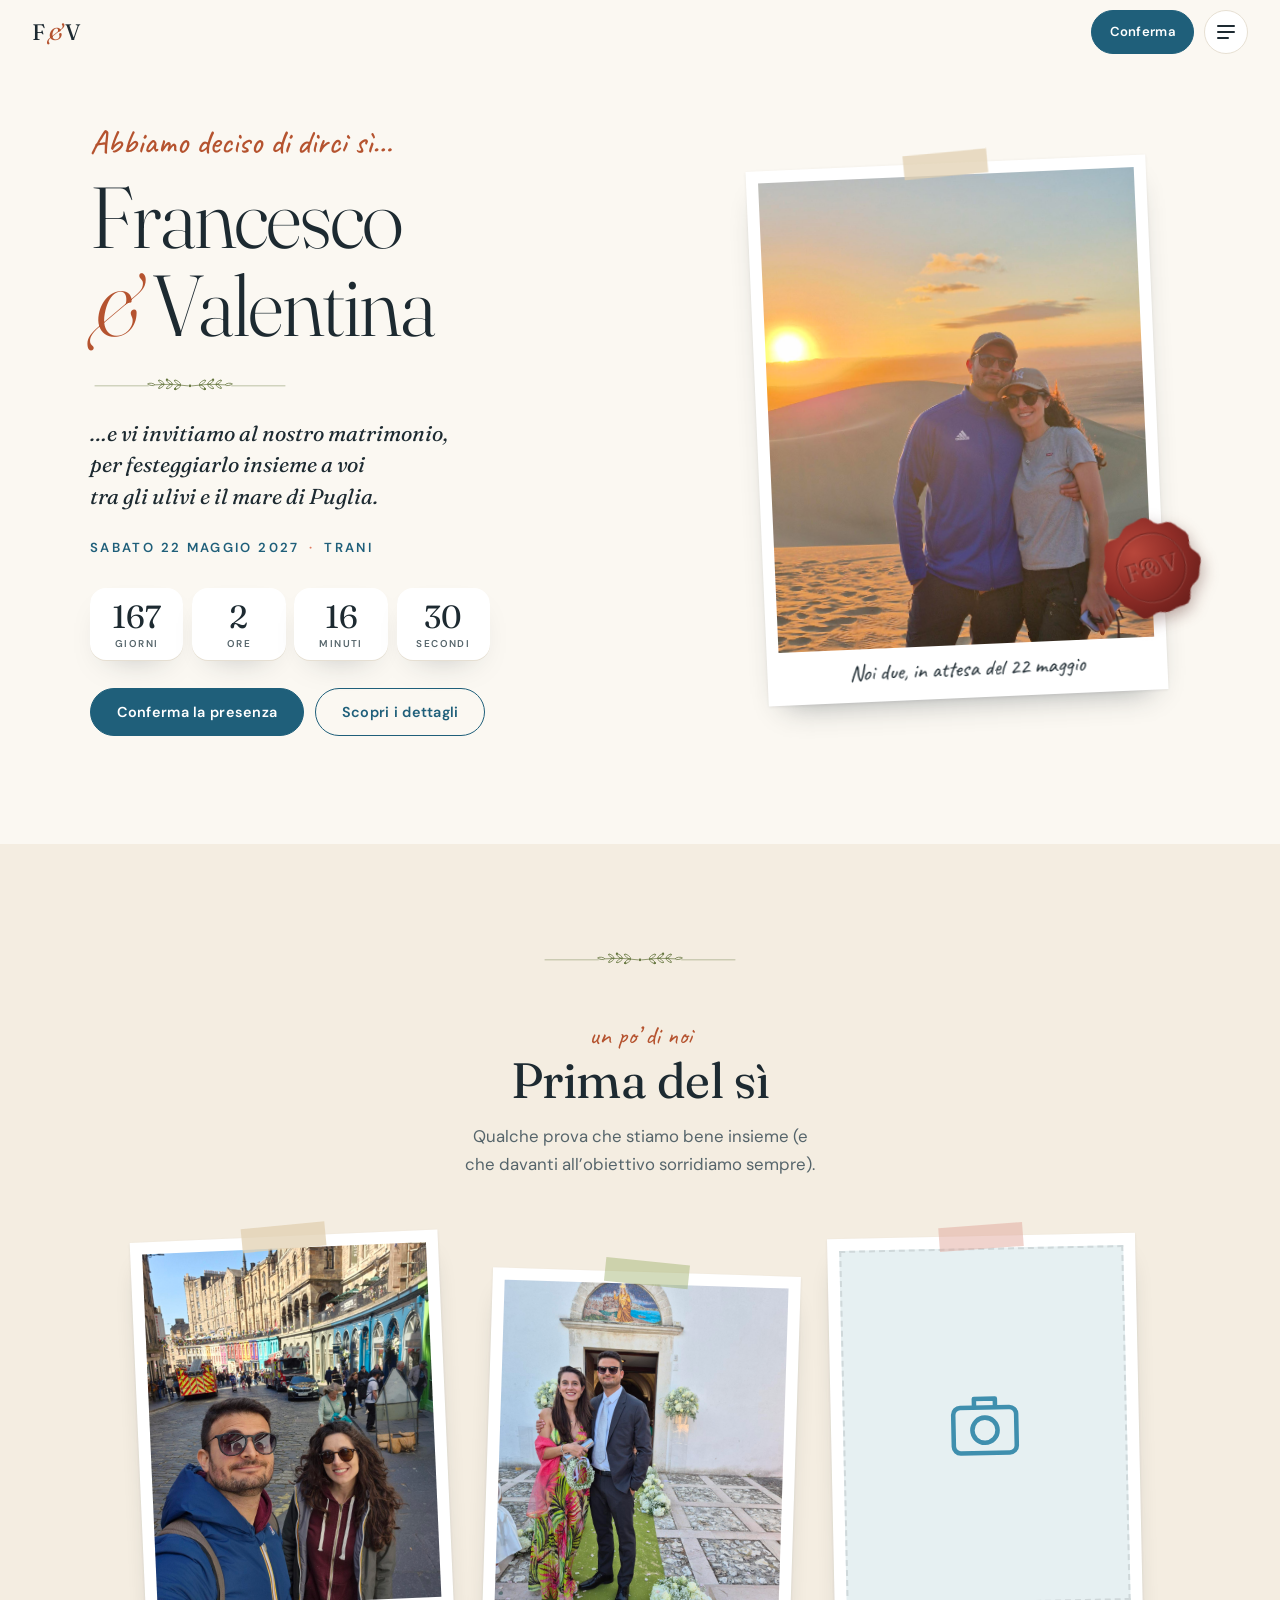
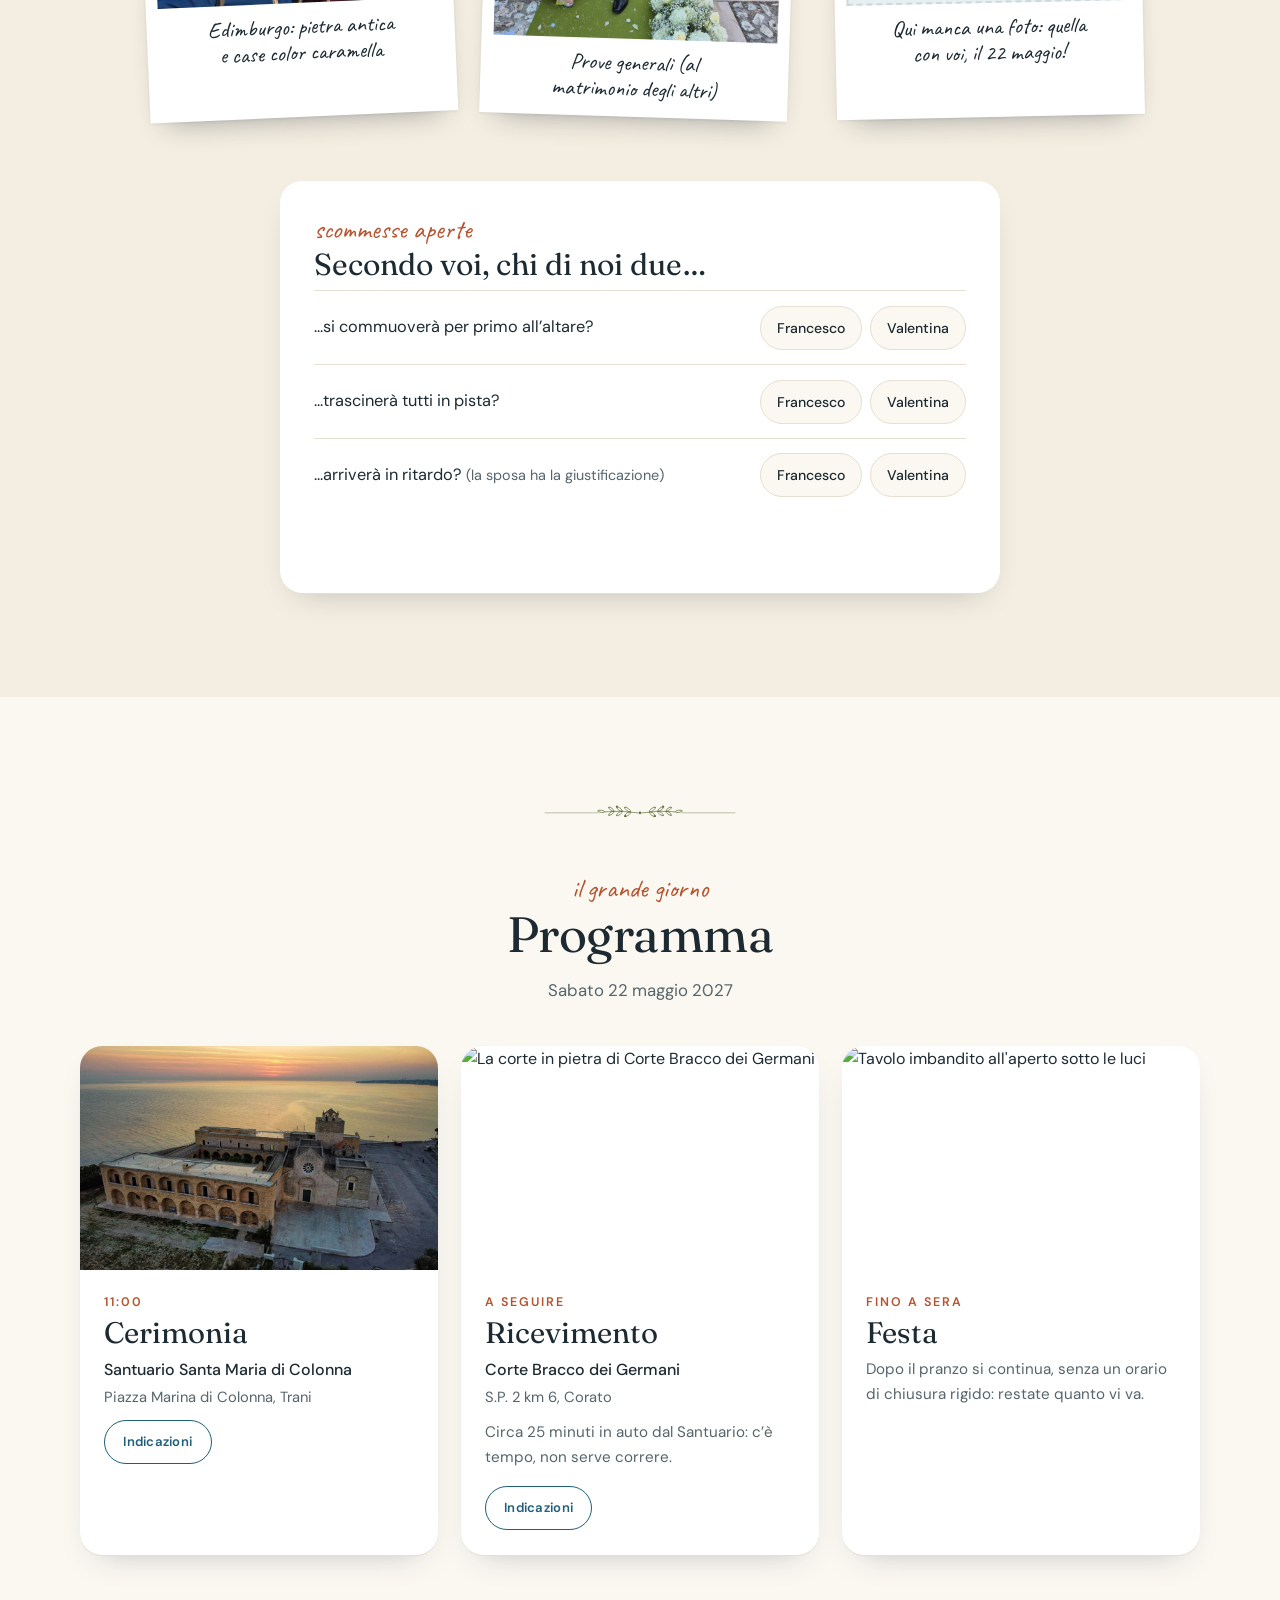
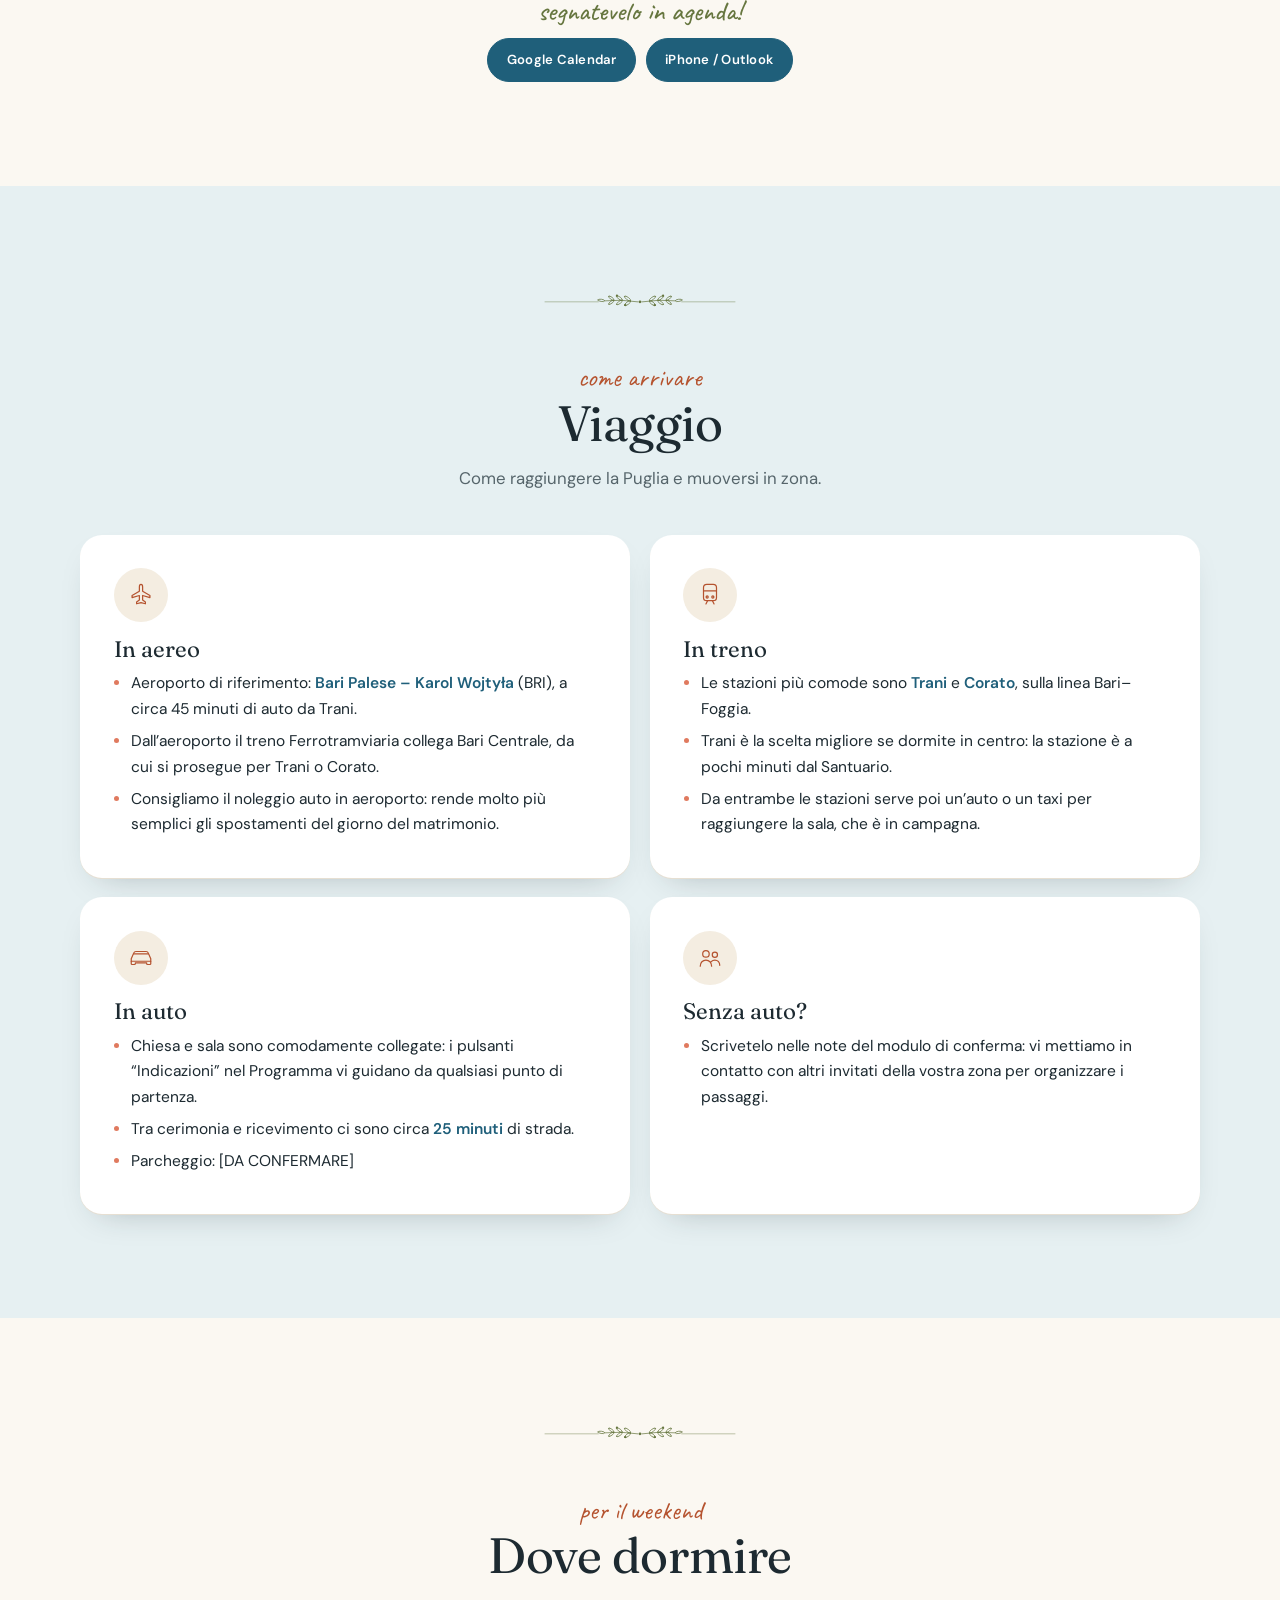
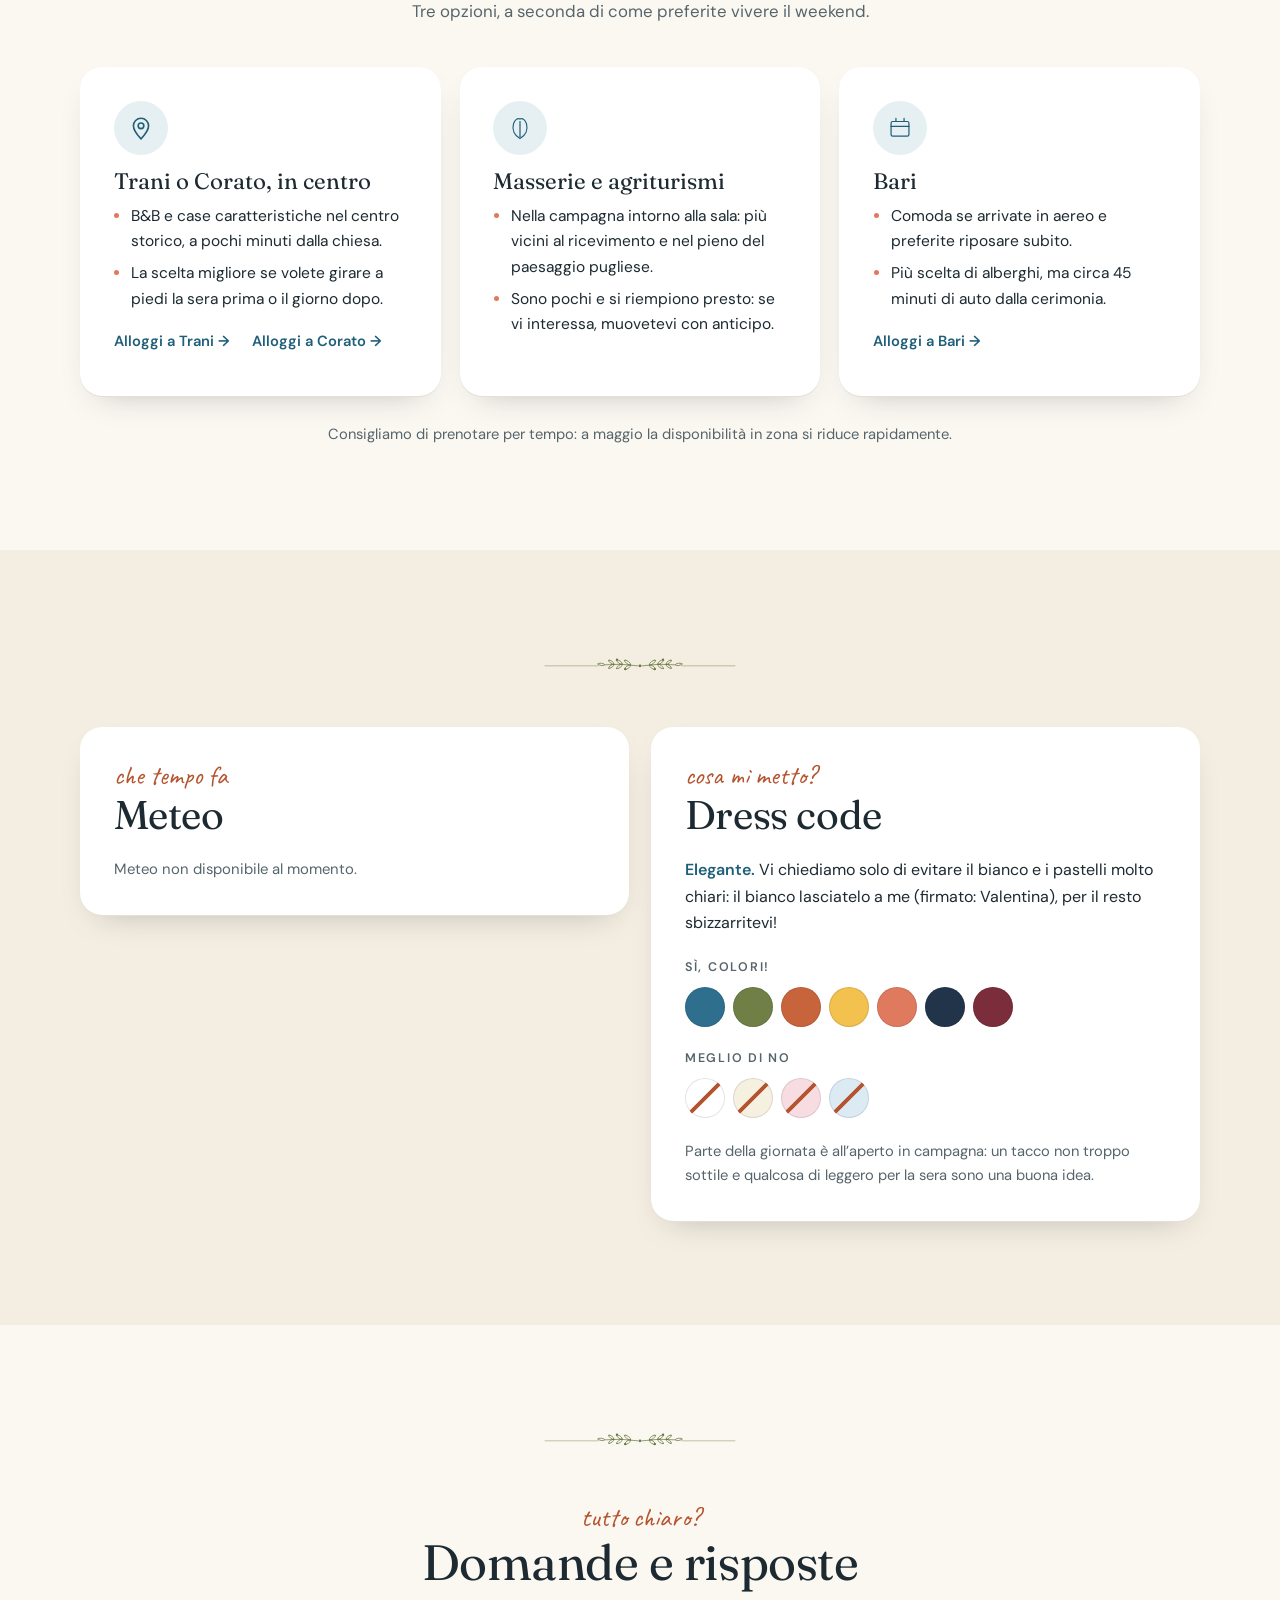
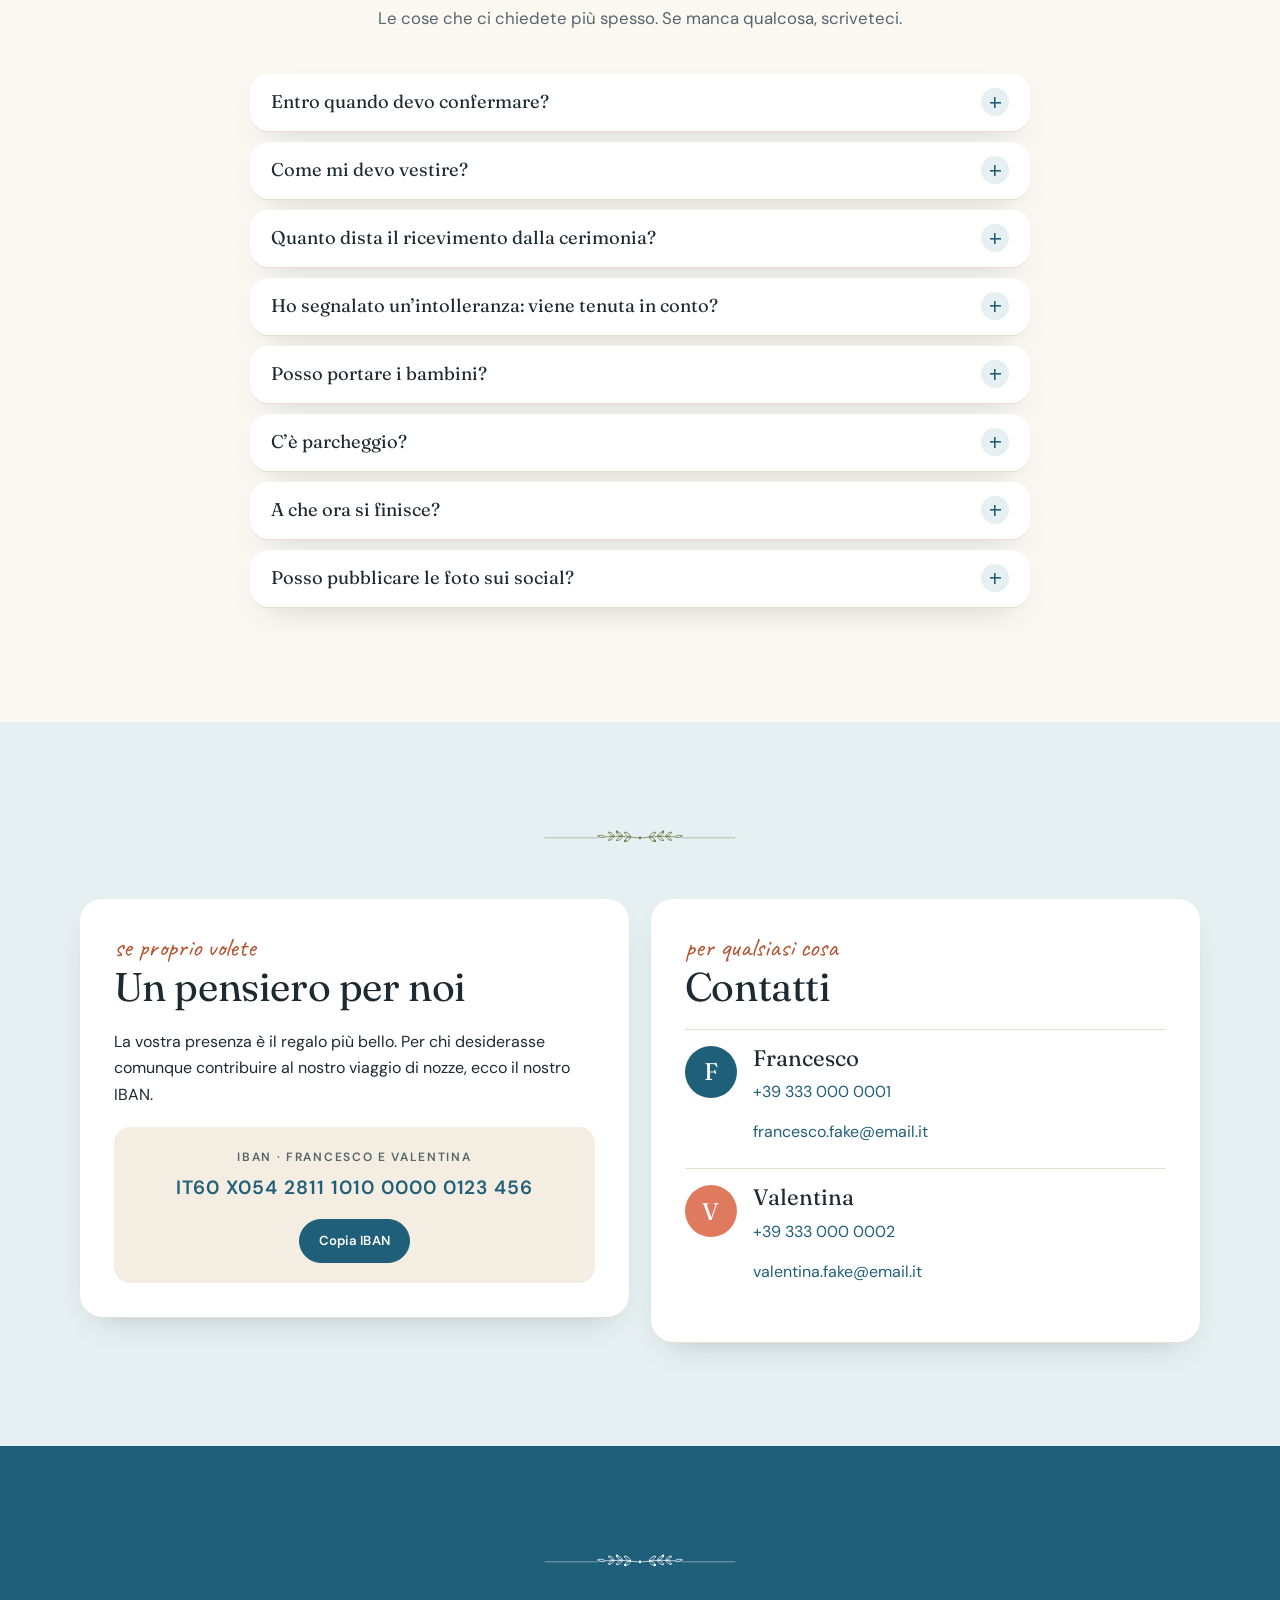
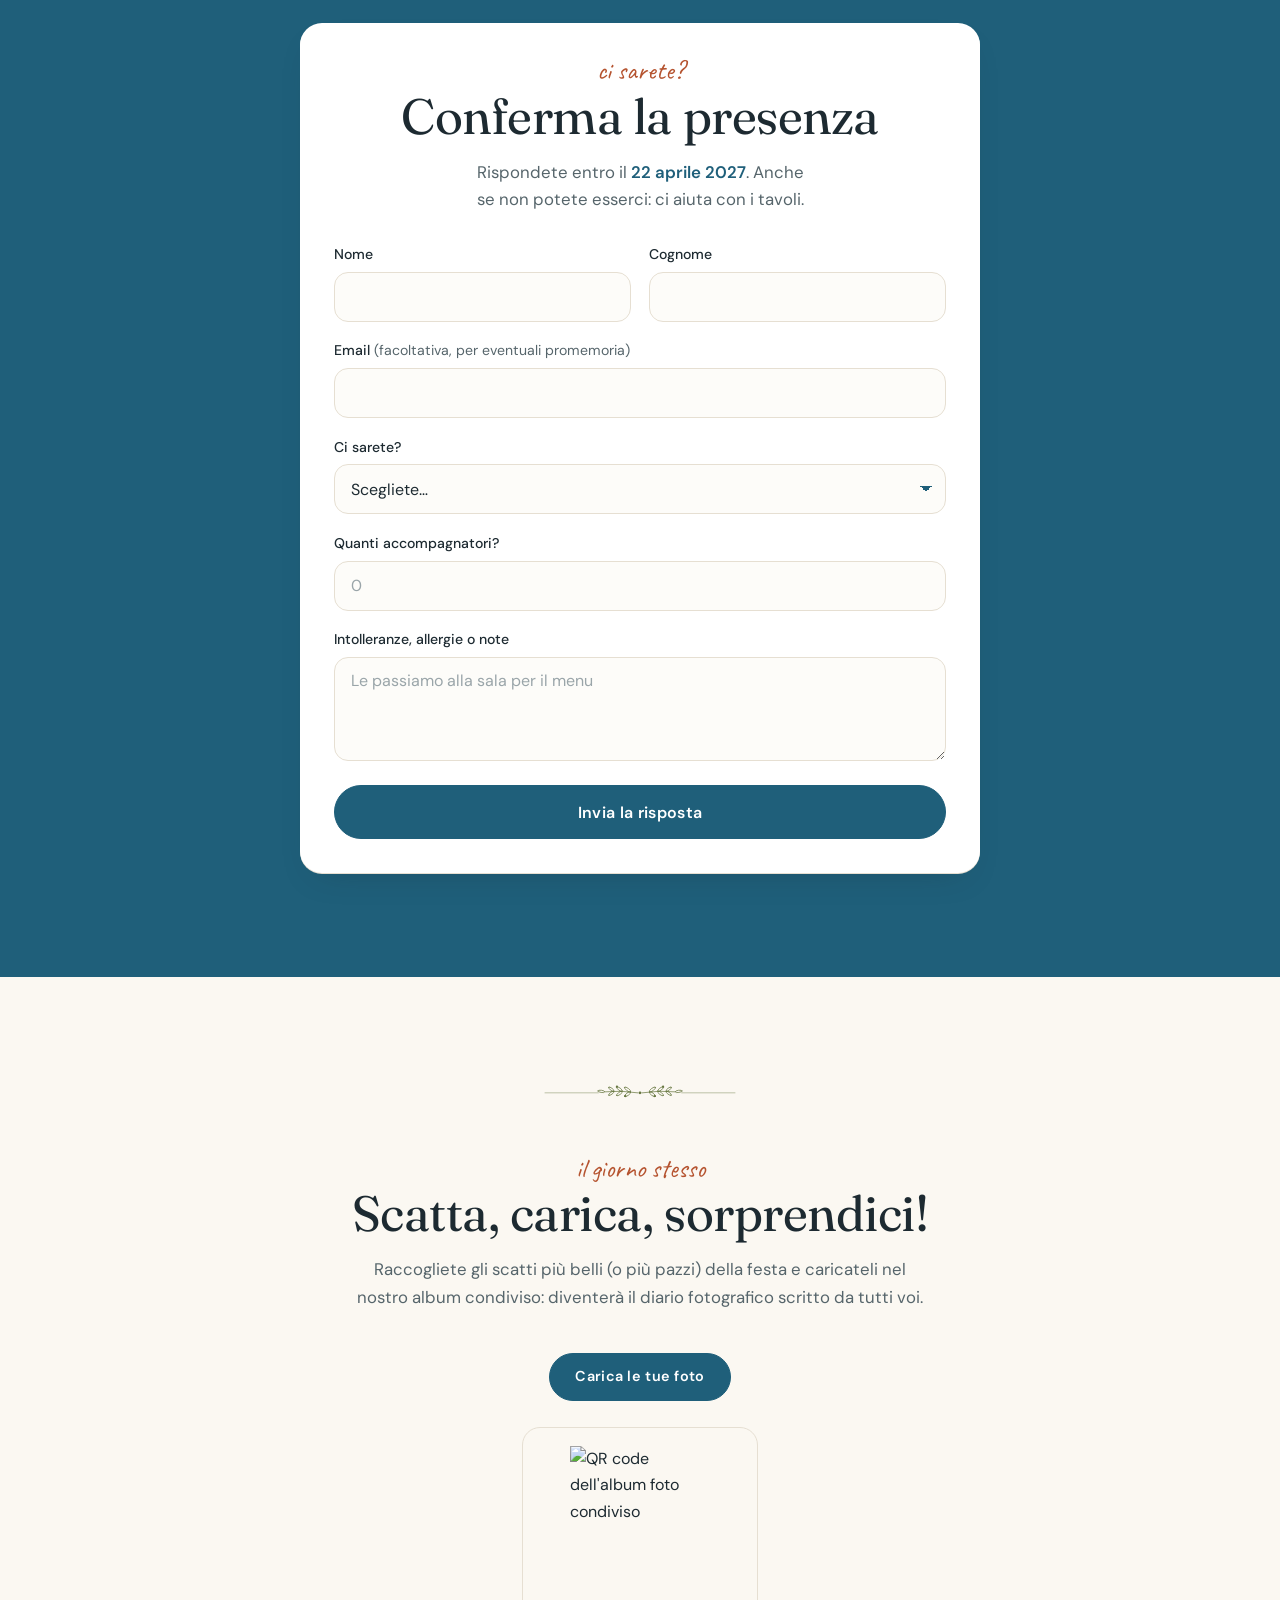
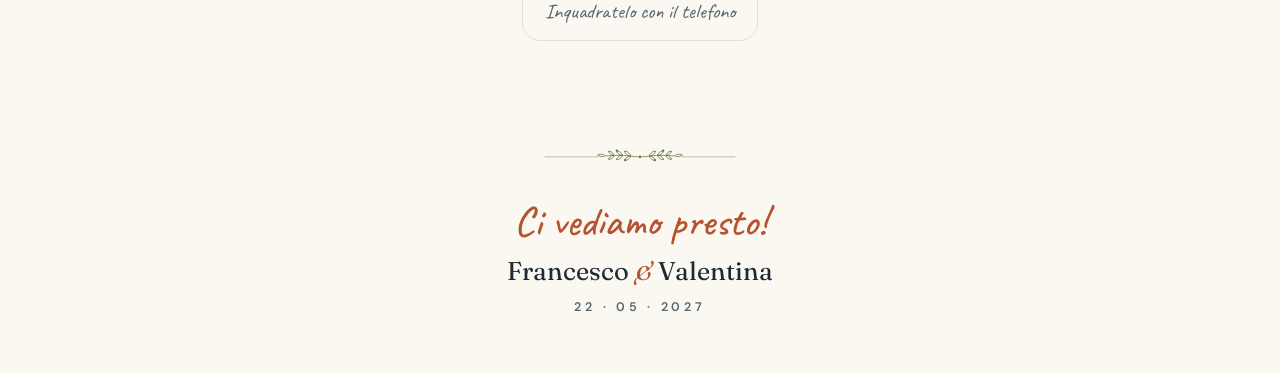
==== commit a8bc10f1: "Classic: venue-only panel, couple photos fanned in the welcome; fresca: centred page-coloured QR, 'C" ====
--- a/variante-fresca/index.html
+++ b/variante-fresca/index.html
@@ -466,7 +466,7 @@
     <div class="gallery-cta">
       <a class="pill pill-solid" href="https://photos.app.goo.gl/HPv4gT6zsGaarD4u7" target="_blank" rel="noopener">Carica le tue foto</a>
       <figure class="qr">
-        <img src="https://api.qrserver.com/v1/create-qr-code/?size=200x200&amp;data=https://photos.app.goo.gl/HPv4gT6zsGaarD4u7" alt="QR code dell'album foto condiviso" width="140" height="140" loading="lazy">
+        <img src="https://api.qrserver.com/v1/create-qr-code/?size=280x280&amp;margin=0&amp;color=1f5f7a&amp;bgcolor=fbf8f2&amp;data=https://photos.app.goo.gl/HPv4gT6zsGaarD4u7" alt="QR code dell'album foto condiviso" width="140" height="140" loading="lazy">
         <figcaption>Inquadratelo con il telefono</figcaption>
       </figure>
     </div>
@@ -476,7 +476,7 @@
 
 <footer class="footer">
   <span class="ornament" aria-hidden="true"></span>
-  <p class="hand footer-hand">Ci vediamo in Puglia!</p>
+  <p class="hand footer-hand">Ci vediamo presto!</p>
   <p class="footer-names">Francesco <span class="amp">&amp;</span> Valentina</p>
   <p class="footer-date">22 &middot; 05 &middot; 2027</p>
 </footer>
--- a/variante-fresca/fresca.css
+++ b/variante-fresca/fresca.css
@@ -744,7 +744,17 @@
 
 .gallery-cta { display: flex; flex-direction: column; align-items: center; gap: 1.6rem; }
 
-.qr { margin: 0; padding: 12px; background: var(--card); border-radius: 18px; box-shadow: var(--shadow); text-align: center; }
+/* Same cream as the page, framed by a hairline instead of a white card. */
+.qr {
+  display: flex;
+  flex-direction: column;
+  align-items: center;
+  margin: 0;
+  padding: 18px 22px 12px;
+  background: var(--bg);
+  border: 1px solid var(--line);
+  border-radius: 18px;
+}
 .qr img { width: 140px; height: 140px; }
 .qr figcaption { margin-top: 0.5rem; font-family: var(--hand); font-size: 1.3rem; color: var(--muted); }
 
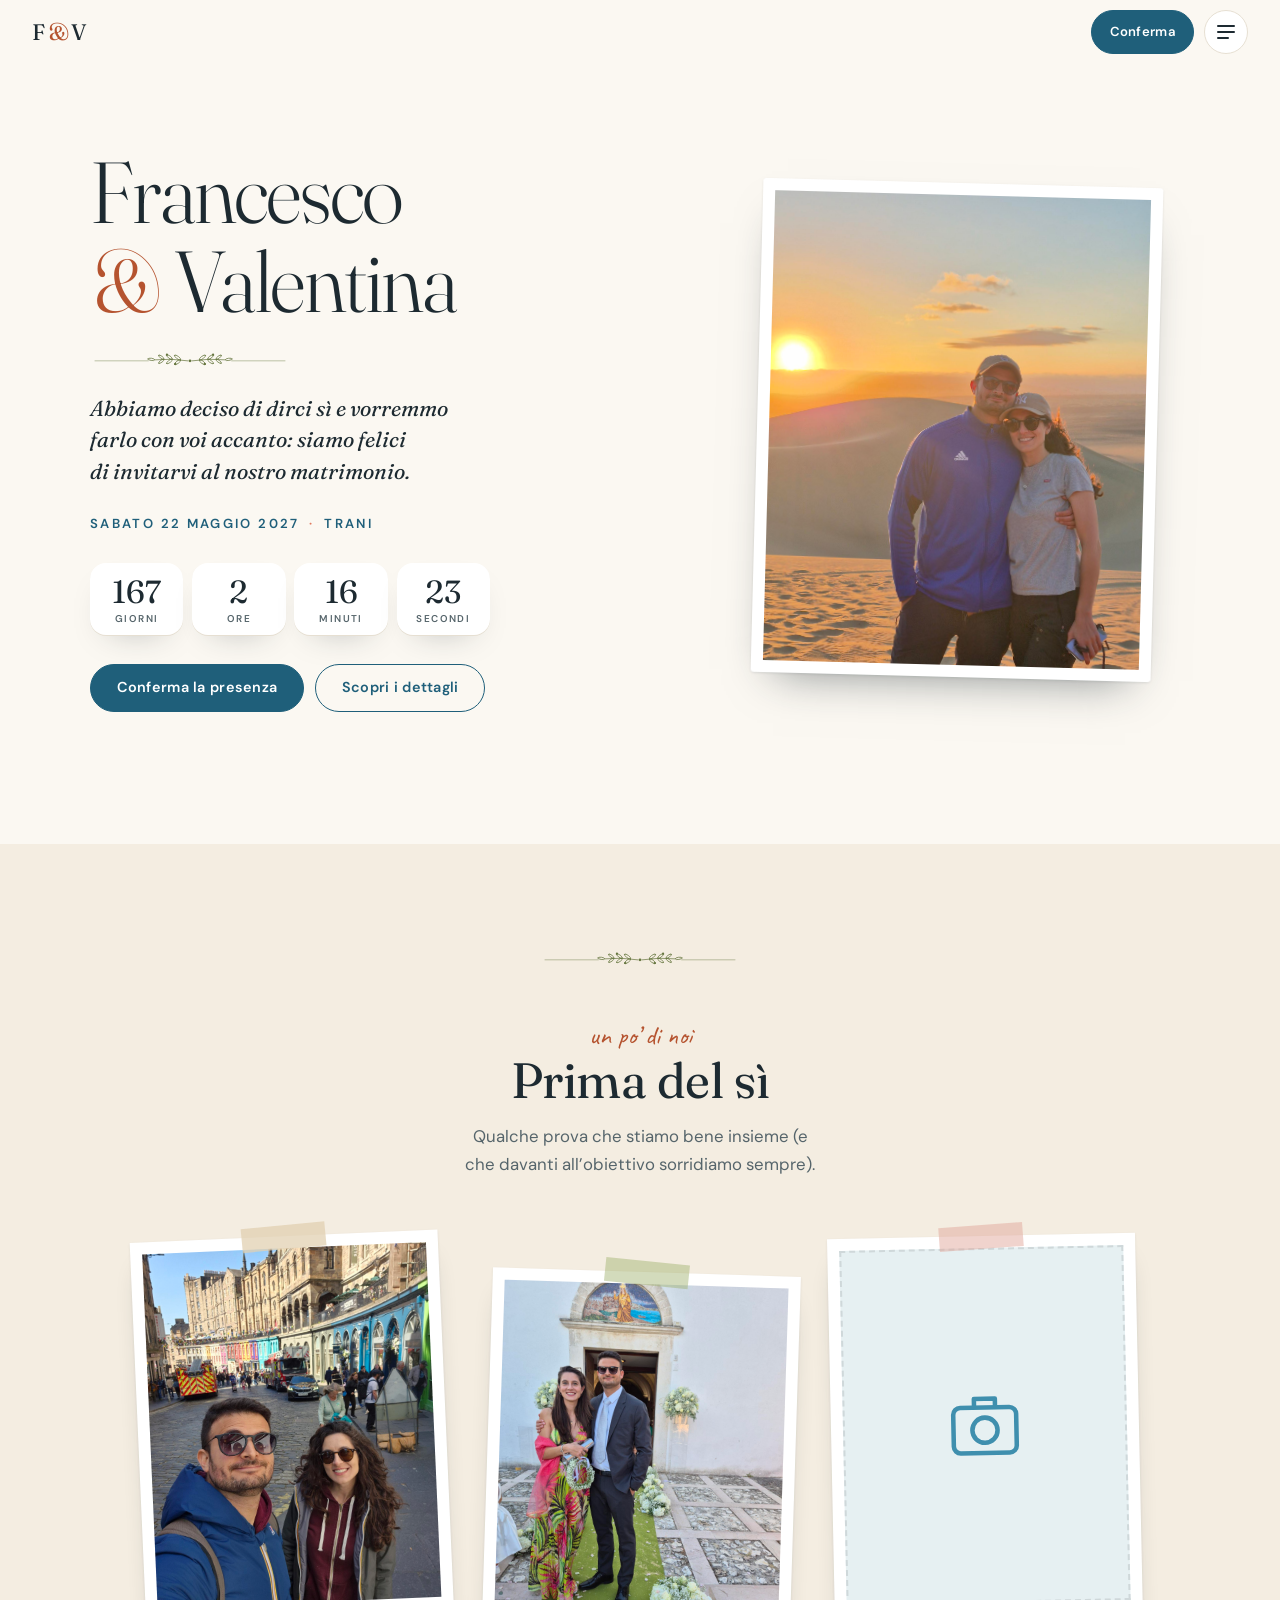
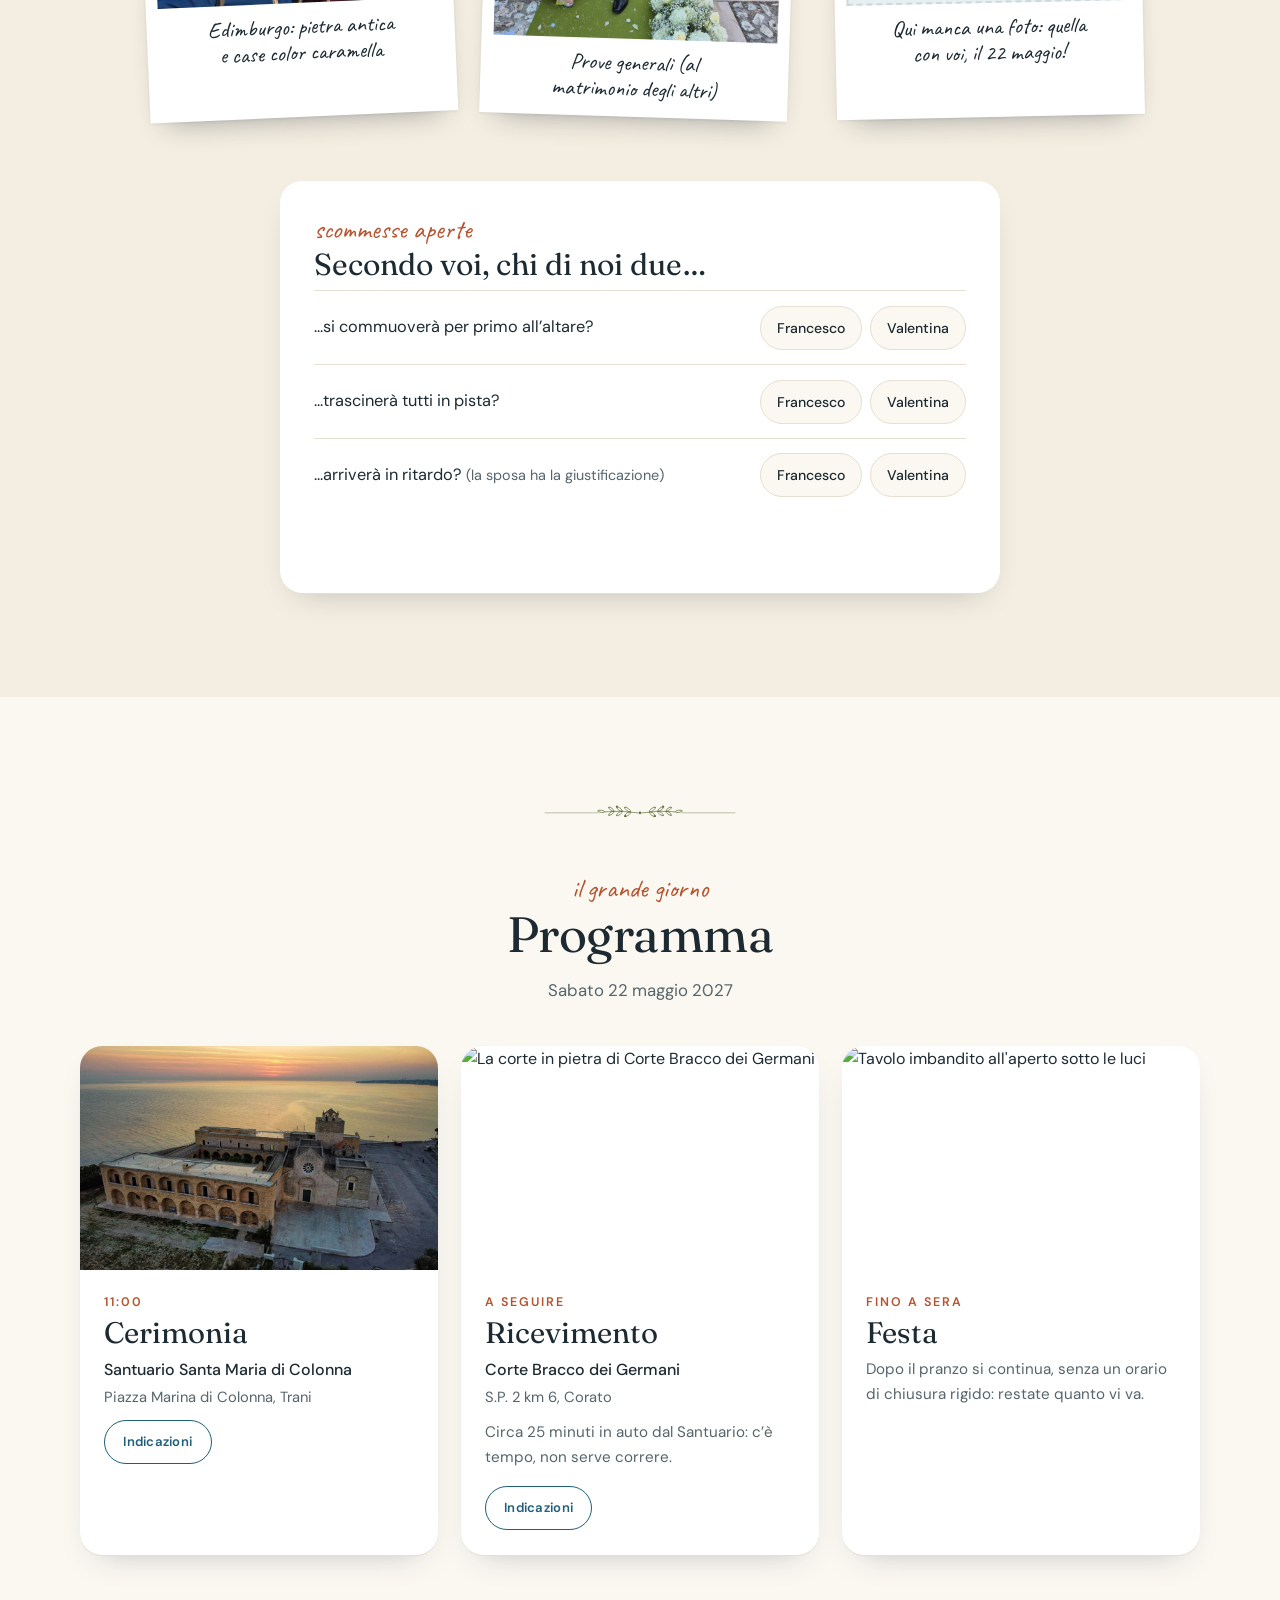
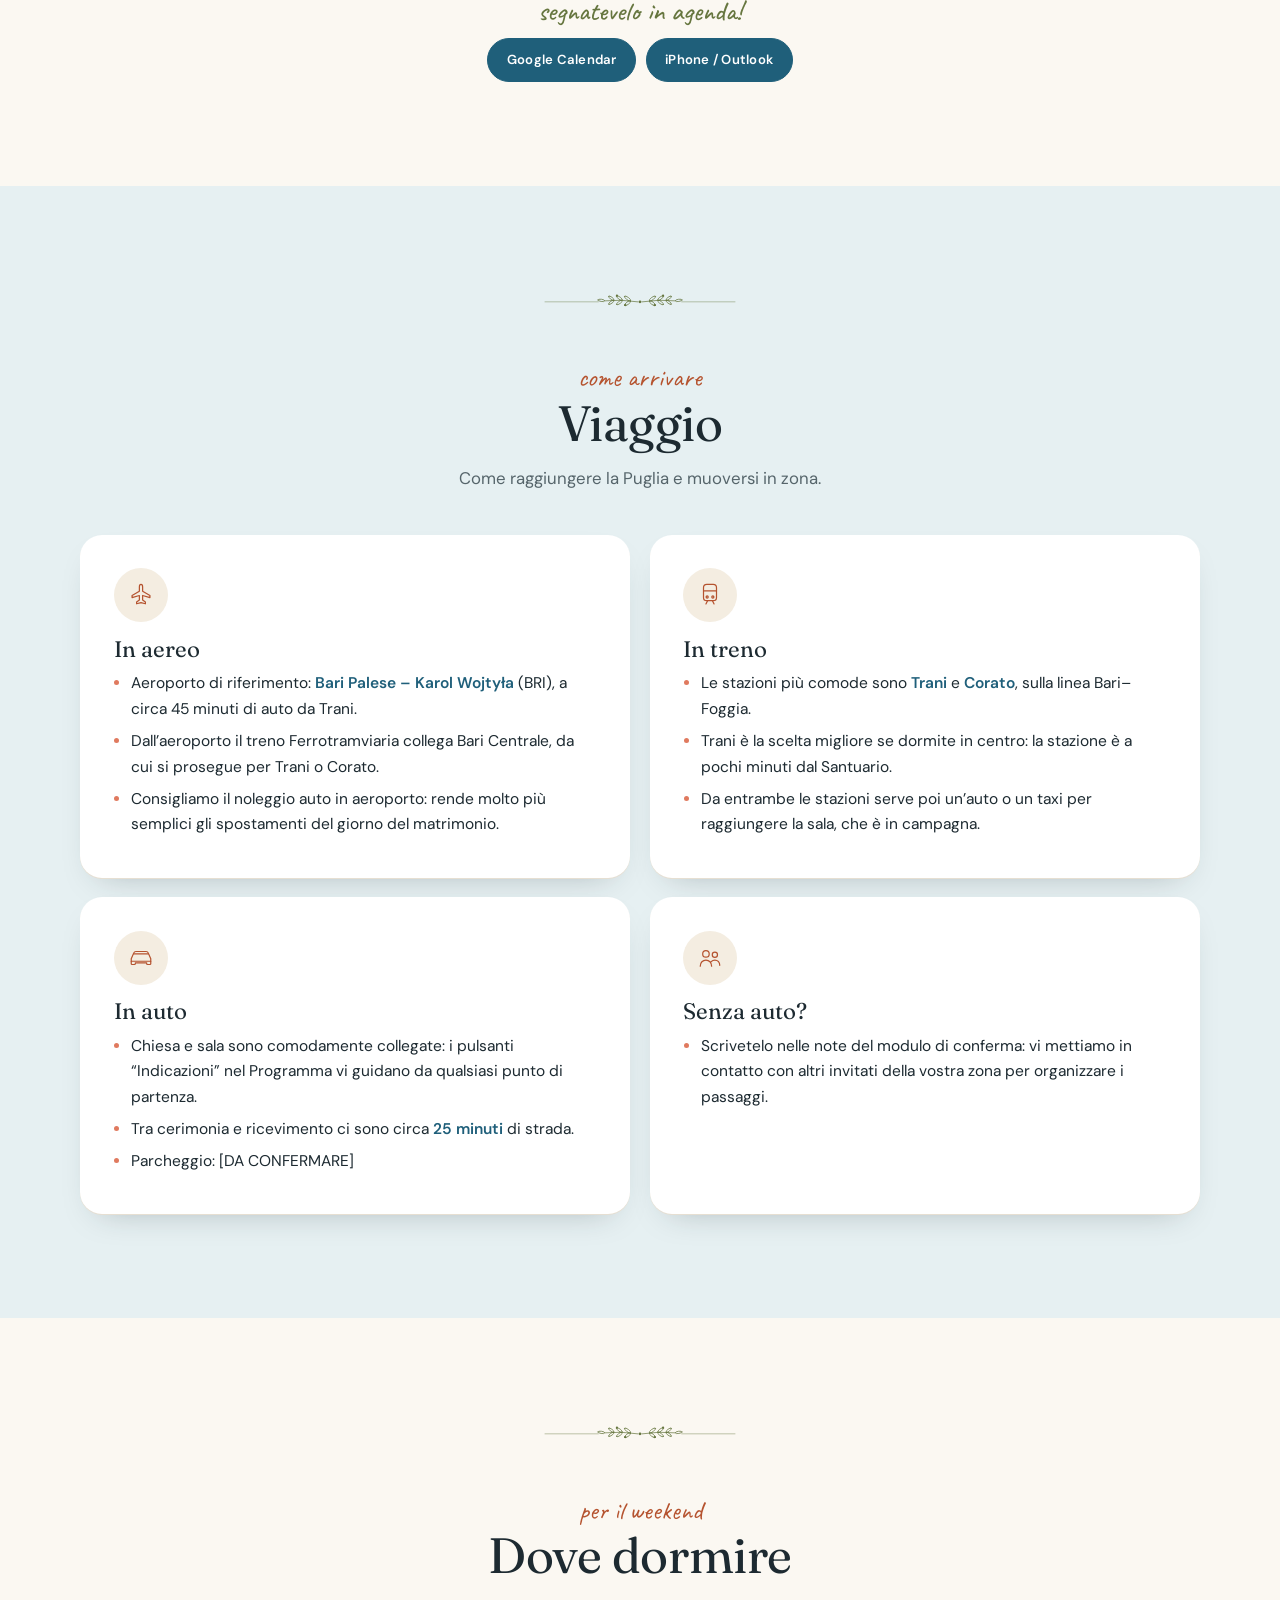
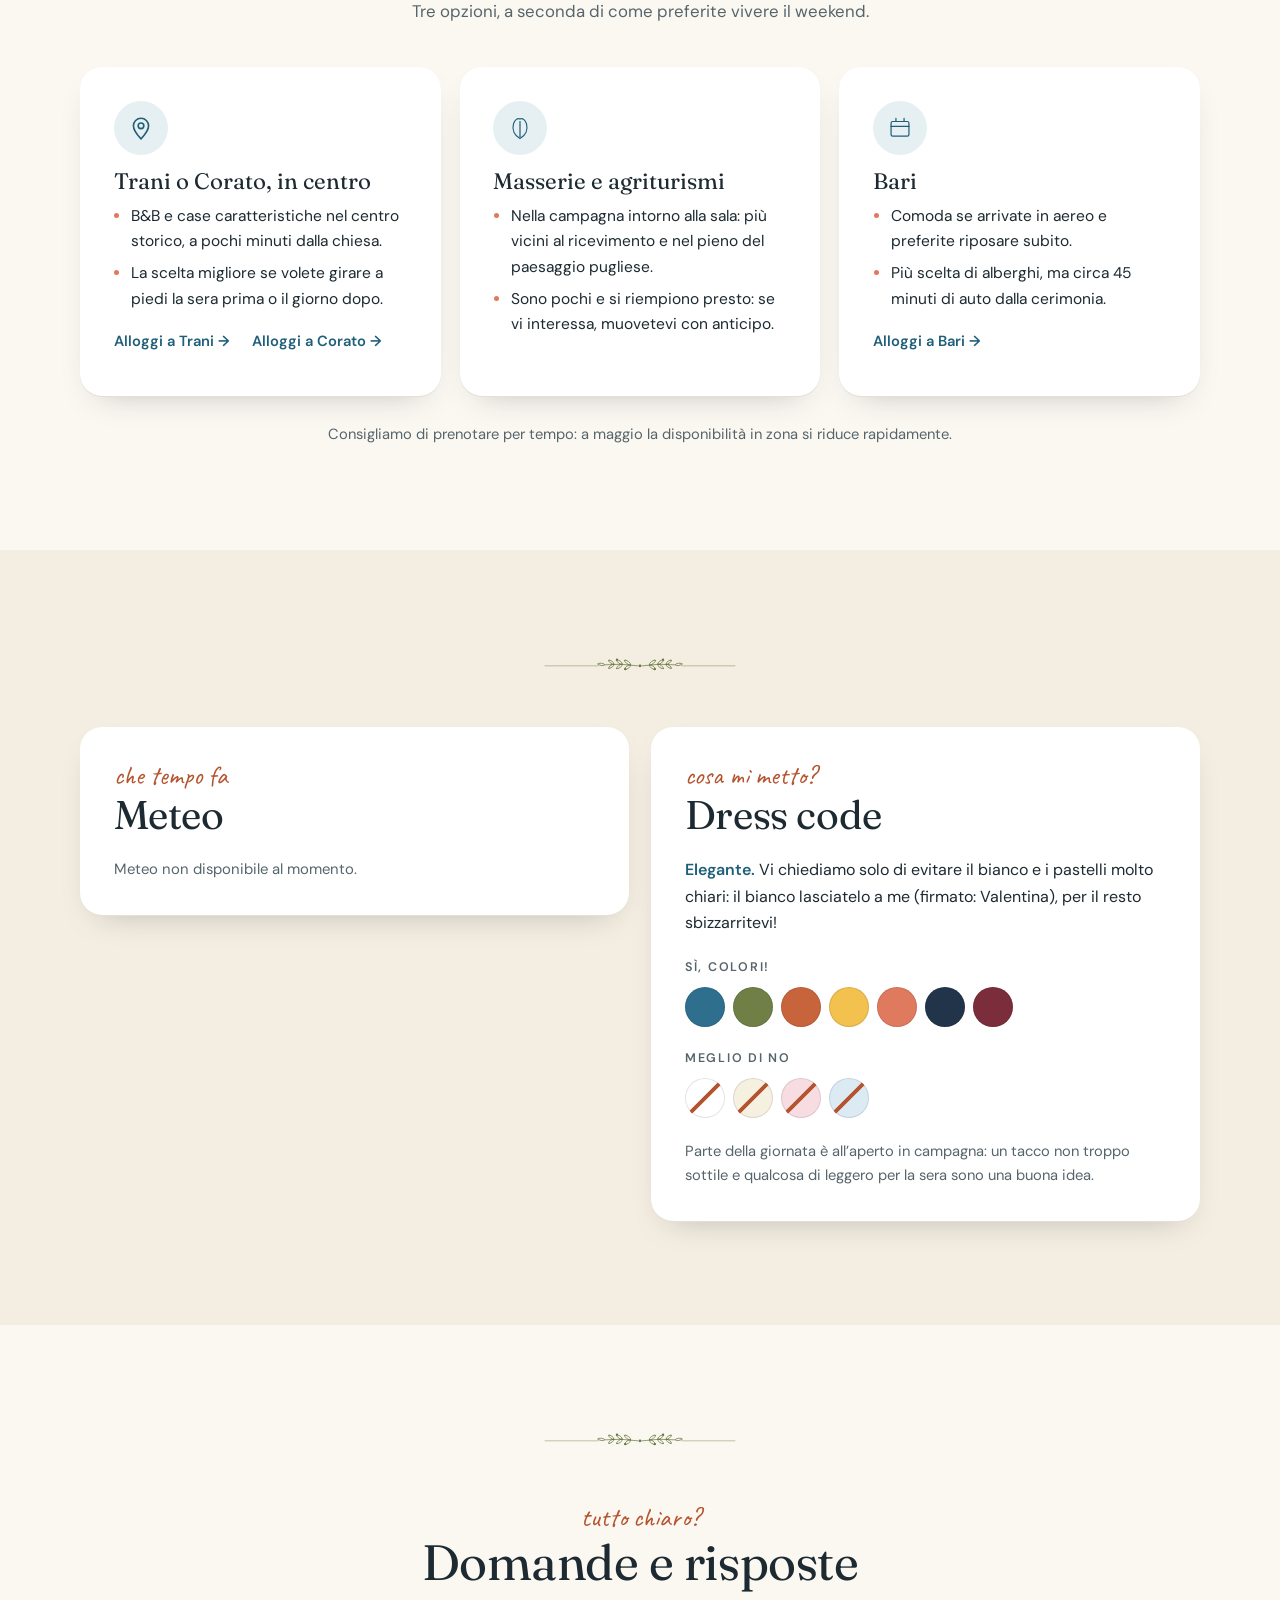
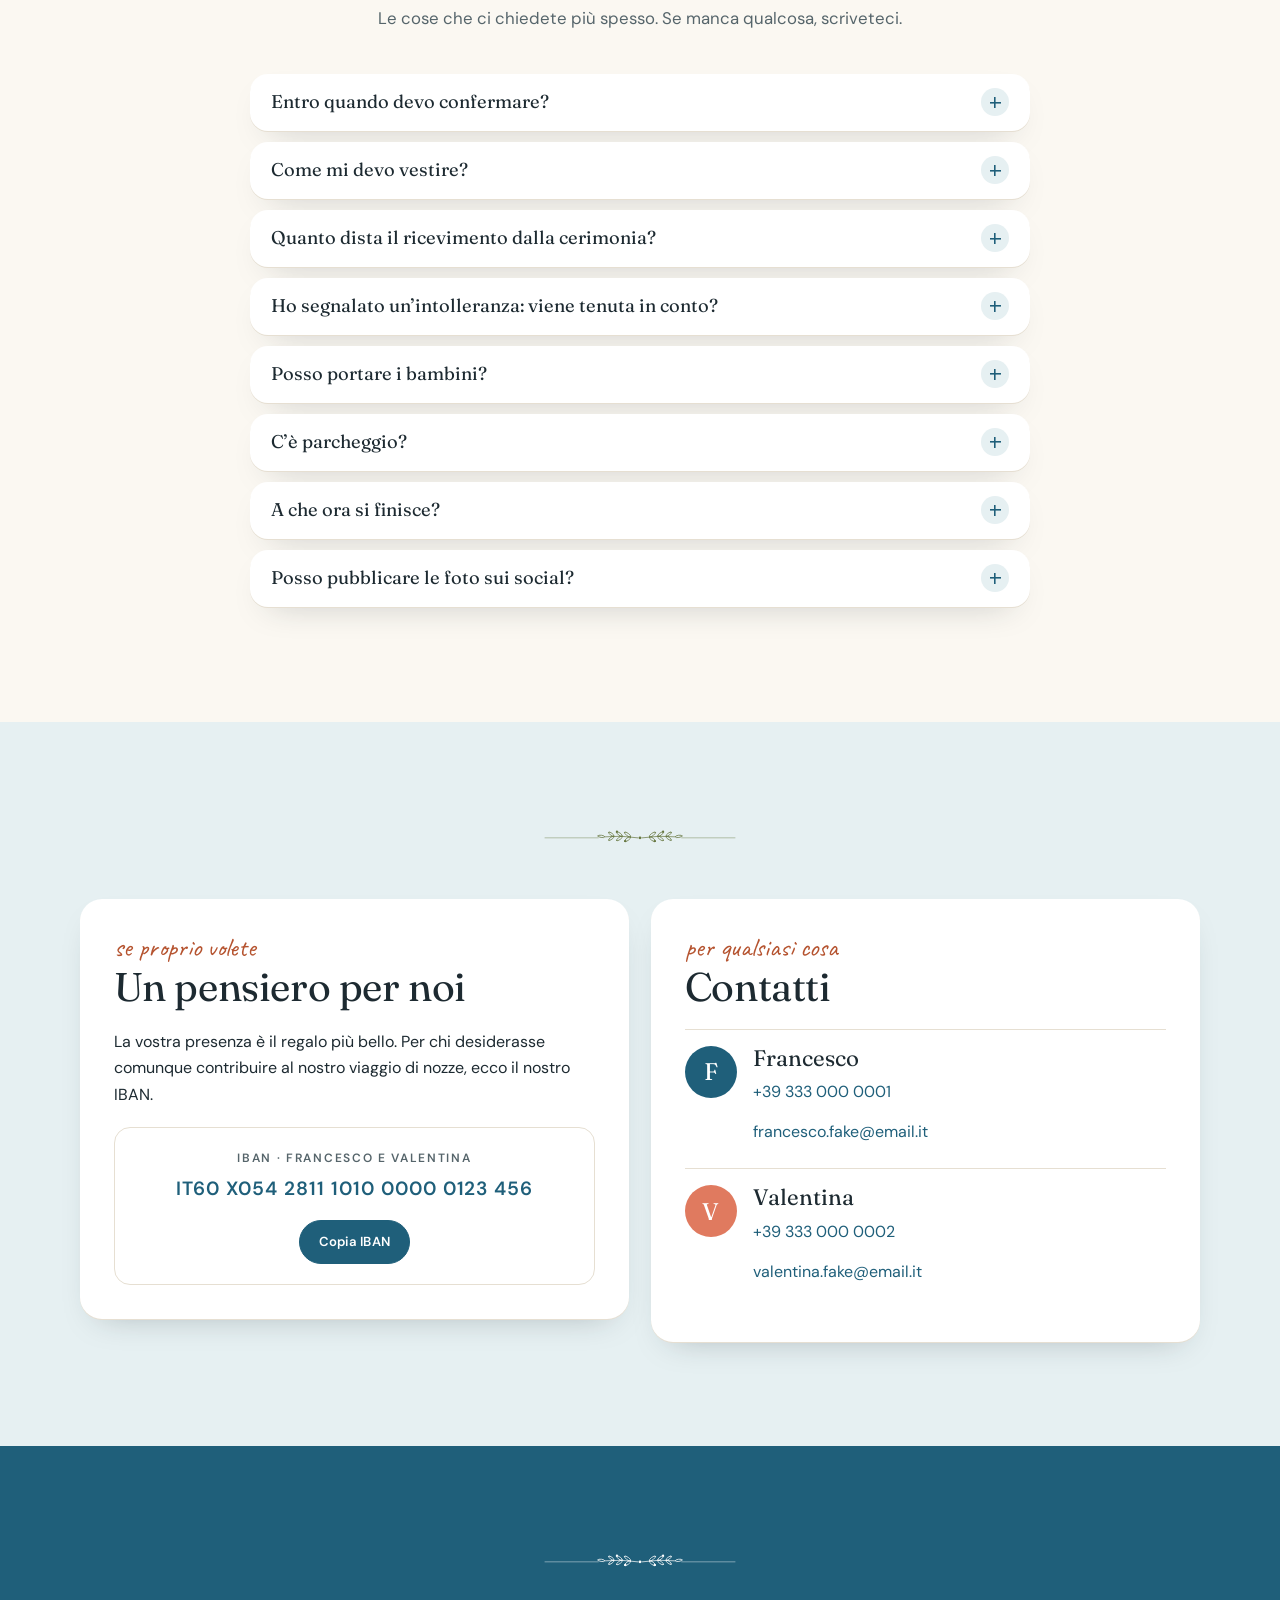
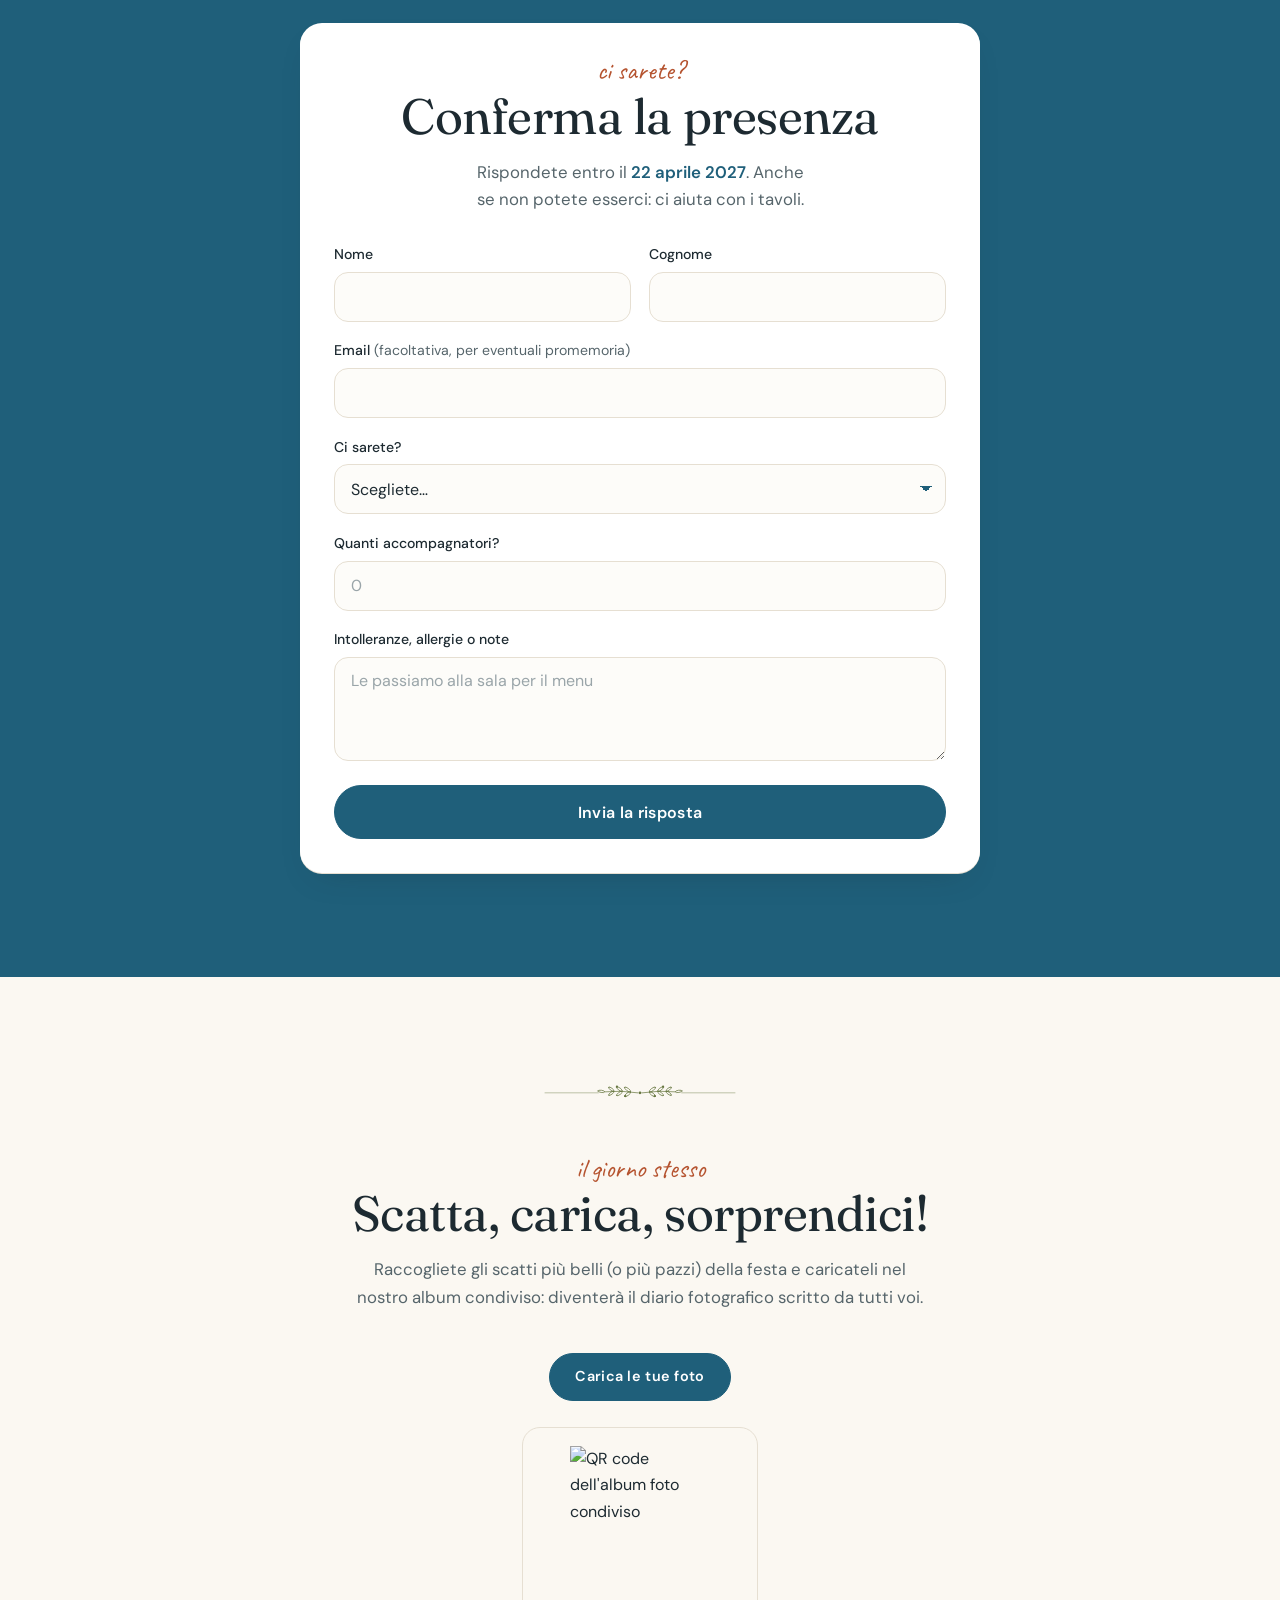
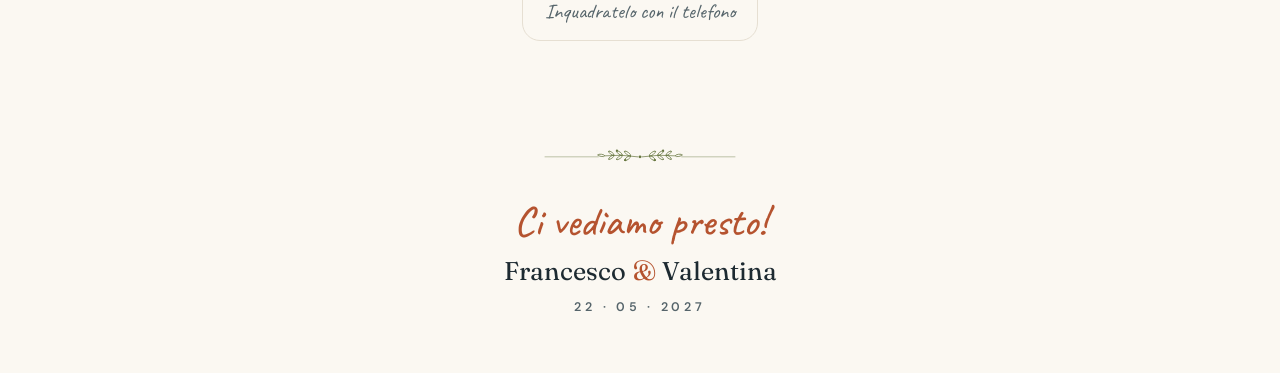
==== commit 5cbd3377: "Postcards instead of polaroid+seal and fan; names first with a single first-person invite; upright a" ====
--- a/variante-fresca/index.html
+++ b/variante-fresca/index.html
@@ -13,7 +13,7 @@
 <meta property="og:locale" content="it_IT">
 <meta property="og:site_name" content="Francesco &amp; Valentina">
 <meta property="og:title" content="Francesco &amp; Valentina — 22 maggio 2027">
-<meta property="og:description" content="Siete invitati al nostro matrimonio, in Puglia tra gli ulivi e il sole. Qui trovate tutti i dettagli e la conferma di partecipazione.">
+<meta property="og:description" content="Siete invitati al nostro matrimonio, il 22 maggio 2027 in Puglia. Qui trovate tutti i dettagli e la conferma di partecipazione.">
 <meta property="og:url" content="https://francesco-valentina-wedding.github.io/">
 <meta property="og:image" content="https://francesco-valentina-wedding.github.io/foto/og-image.jpg">
 <meta property="og:image:width" content="1200">
@@ -24,7 +24,7 @@
 <link rel="preconnect" href="https://fonts.googleapis.com">
 <link rel="preconnect" href="https://fonts.gstatic.com" crossorigin>
 <link href="https://fonts.googleapis.com/css2?family=Caveat:wght@500;600&family=DM+Sans:opsz,wght@9..40,300..600&family=Fraunces:ital,opsz,wght@0,9..144,300..600;1,9..144,300..500&display=swap" rel="stylesheet">
-<link rel="stylesheet" href="fresca.css">
+<link rel="stylesheet" href="fresca.css?v=6">
 </head>
 <body>
 
@@ -64,29 +64,16 @@
   <!-- ============ INVITO ============ -->
   <section id="benvenuto" class="hero">
     <div class="hero-grid">
-      <figure class="hero-photo polaroid polaroid-hero">
+      <!-- Postcard: uniform white border, no caption. Desktop only: on a phone the
+           photo joins the others in "Prima del sì". -->
+      <figure class="postcard postcard-hero">
         <img src="../foto/noi-dune.jpg" alt="Francesco e Valentina abbracciati in cima a una duna, al tramonto" fetchpriority="high">
-        <figcaption>Noi due, in attesa del 22 maggio</figcaption>
-        <!-- Wax seal with our initials, as on a paper invitation envelope. -->
-        <svg class="seal" viewBox="0 0 100 100" aria-hidden="true">
-          <defs>
-            <radialGradient id="wax" cx="38%" cy="32%" r="75%">
-              <stop offset="0" stop-color="#b8473b"/><stop offset="0.55" stop-color="#8f2d27"/><stop offset="1" stop-color="#6b1f1b"/>
-            </radialGradient>
-          </defs>
-          <path d="M97.2 50.0 L98.3 54.2 L97.2 58.3 L95.2 62.1 L93.7 65.9 L92.3 69.7 L90.1 73.1 L86.6 75.6 L82.9 77.6 L80.5 80.5 L79.1 84.7 L77.6 89.3 L74.6 92.6 L70.3 93.6 L65.9 93.6 L61.8 94.0 L57.9 95.0 L54.0 95.4 L50.0 94.6 L46.2 93.3 L42.4 93.2 L38.1 94.6 L33.3 95.8 L29.1 94.9 L26.0 91.5 L23.8 87.4 L21.4 84.1 L18.4 81.6 L15.4 79.1 L13.3 75.7 L11.7 72.1 L9.4 68.9 L6.0 66.0 L2.6 62.7 L1.3 58.6 L2.7 54.1 L5.2 50.0 L6.6 46.2 L6.6 42.3 L6.3 38.3 L7.2 34.4 L9.0 30.9 L10.4 27.1 L11.2 22.8 L12.5 18.5 L15.4 15.4 L20.0 14.2 L24.8 14.0 L28.6 12.9 L31.5 10.2 L34.4 7.1 L38.0 5.1 L42.0 4.4 L46.0 3.8 L50.0 2.6 L54.2 1.6 L58.4 2.6 L61.9 5.7 L64.8 9.3 L68.0 11.5 L72.0 11.9 L76.6 12.1 L80.5 13.6 L83.4 16.6 L85.9 19.9 L88.6 23.0 L91.3 26.1 L92.8 30.0 L92.4 34.6 L91.5 38.9 L91.9 42.6 L94.4 46.1 Z" fill="url(#wax)"/>
-          <circle cx="50" cy="50" r="33" fill="none" stroke="#5a1814" stroke-opacity="0.55" stroke-width="1.6"/>
-          <circle cx="50" cy="50" r="33" fill="none" stroke="#e8a59a" stroke-opacity="0.35" stroke-width="0.8" transform="translate(0.6 0.8)"/>
-          <text x="50" y="58" text-anchor="middle" class="seal-text">F&amp;V</text>
-          <text x="50.6" y="58.8" text-anchor="middle" class="seal-text seal-light">F&amp;V</text>
-        </svg>
       </figure>
 
       <div class="hero-text">
-        <p class="hand hero-hand">Abbiamo deciso di dirci s&igrave;&hellip;</p>
         <h1>Francesco <span class="amp">&amp;</span> Valentina</h1>
         <span class="ornament" aria-hidden="true"></span>
-        <p class="hero-invite">&hellip;e vi invitiamo al nostro matrimonio, per festeggiarlo insieme a voi tra gli ulivi e il mare di Puglia.</p>
+        <p class="hero-invite">Abbiamo deciso di dirci s&igrave; e vorremmo farlo con voi accanto: siamo felici di invitarvi al nostro matrimonio.</p>
         <p class="hero-date"><span>Sabato 22 maggio 2027</span><span class="dot" aria-hidden="true">·</span><span>Trani</span></p>
 
         <div id="countdown" class="countdown" aria-live="off"></div>
@@ -108,6 +95,10 @@
     </header>
 
     <div class="polaroids" tabindex="0" aria-label="Le nostre foto: scorrete di lato">
+      <figure class="polaroid p0 mobile-only">
+        <img src="../foto/noi-dune.jpg" alt="Francesco e Valentina in cima a una duna al tramonto" loading="lazy">
+        <figcaption>In cima alla duna, a caccia di tramonti</figcaption>
+      </figure>
       <figure class="polaroid p1">
         <img src="../foto/noi-edimburgo.jpg" alt="Selfie di Francesco e Valentina a Edimburgo, tra le case colorate di Victoria Street" loading="lazy">
         <figcaption>Edimburgo: pietra antica e case color caramella</figcaption>
@@ -481,7 +472,7 @@
   <p class="footer-date">22 &middot; 05 &middot; 2027</p>
 </footer>
 
-<script src="../script.js"></script>
-<script src="fresca.js"></script>
+<script src="../script.js?v=6"></script>
+<script src="fresca.js?v=6"></script>
 </body>
 </html>
--- a/variante-fresca/fresca.css
+++ b/variante-fresca/fresca.css
@@ -1,5 +1,5 @@
 /* Variante "fresca": Mediterranean palette (limestone white, Adriatic blue, olive,
-   lemon), polaroid photos, olive-sprig dividers and a wax seal.
+   lemon), postcard and polaroid photos, olive-sprig dividers.
    Mobile-first: base rules are the phone layout, media queries widen it. */
 
 :root {
@@ -61,7 +61,8 @@
 
 .hand { font-family: var(--hand); font-weight: 500; line-height: 1.1; }
 
-.amp { font-style: italic; color: var(--terra); }
+/* Upright ampersand: the italic one is too ornate. */
+.amp { font-style: normal; color: var(--terra); }
 
 .skip {
   position: absolute;
@@ -139,7 +140,7 @@
   text-decoration: none;
   letter-spacing: 0.02em;
 }
-.monogram span { margin: 0 0.1em; font-style: italic; color: var(--terra); }
+.monogram span { margin: 0 0.1em; color: var(--terra); }
 
 .topbar-actions { display: flex; align-items: center; gap: 0.6rem; }
 .topbar-rsvp { min-height: 44px; padding: 0 1.1rem; font-size: 0.82rem; }
@@ -267,32 +268,13 @@
   text-align: center;
 }
 
-.polaroid-hero {
-  --r: 2deg;
-  flex: none;
-  width: min(70vw, 300px);
-  padding: 14px 14px 0;
-}
-.polaroid-hero img { object-position: 50% 58%; }
-.polaroid-hero figcaption { font-size: 1.5rem; padding: 0.8rem 0.3rem 1.1rem; }
-
-/* Wax seal pressed on the corner of the photo. */
-.seal {
-  position: absolute;
-  right: -26px;
-  bottom: 52px;
-  width: 84px;
-  height: 84px;
-  transform: rotate(-14deg);
-  filter: drop-shadow(0 6px 8px rgba(70, 20, 15, 0.35));
-}
-.seal-text { font-family: var(--serif); font-size: 23px; fill: #5a1814; fill-opacity: 0.75; }
-.seal-light { fill: #e8a59a; fill-opacity: 0.35; }
+/* Postcard: uniform white border, square-ish corners, a gentle tilt. Shown only
+   on the two-column layout; on a phone the photo joins "Prima del sì". */
+.postcard-hero { display: none; }
 
 .hero-text { max-width: 560px; }
 .hero-text .ornament { margin-top: 1.5rem; margin-bottom: 1.4rem; }
 
-.hero-hand { margin: 0 0 0.8rem; font-size: clamp(1.7rem, 6vw, 2.1rem); color: var(--terra); }
 
 .hero h1 {
   font-size: clamp(2.7rem, 11.5vw, 5.4rem);
@@ -300,7 +282,7 @@
   line-height: 1.02;
   letter-spacing: -0.02em;
 }
-.hero h1 .amp { display: inline-block; font-weight: 300; }
+.hero h1 .amp { font-weight: 300; }
 
 .hero-invite {
   margin: 0 auto 1.6rem;
@@ -360,7 +342,7 @@
 .hero-note { margin: 1.4rem 0 0; font-size: 1.6rem; color: var(--olive); }
 
 /* Entrance on load: the hero is above the fold, no need to wait for scroll. */
-.js .polaroid-hero, .js .hero-text > * { animation: rise 0.9s cubic-bezier(0.2, 0.7, 0.2, 1) both; }
+.js .postcard-hero, .js .hero-text > * { animation: rise 0.9s cubic-bezier(0.2, 0.7, 0.2, 1) both; }
 .js .hero-text > :nth-child(2) { animation-delay: 0.08s; }
 .js .hero-text > :nth-child(3) { animation-delay: 0.16s; }
 .js .hero-text > :nth-child(4) { animation-delay: 0.24s; }
@@ -522,6 +504,14 @@
 
 .poll-result { min-height: 1.6em; margin: 0.6rem 0 0; font-size: 1.5rem; color: var(--sea); }
 
+/* Single column: questions and answers stacked and centred. */
+@media (max-width: 759px) {
+  .poll, .poll-q p { text-align: center; }
+  .poll-q { flex-direction: column; justify-content: center; }
+  .poll-q p { flex-basis: auto; }
+  .poll-opts { justify-content: center; }
+}
+
 /* ---------- PROGRAMMA ---------- */
 
 .events { display: grid; gap: 1.4rem; margin: 0 auto; padding: 0; list-style: none; }
@@ -660,7 +650,8 @@
 
 /* ---------- REGALO + CONTATTI ---------- */
 
-.iban-box { margin-top: 1.2rem; padding: 1.3rem 1rem; border-radius: 16px; background: var(--sand); text-align: center; }
+/* Same white as the card, set off by a hairline: one uniform background. */
+.iban-box { margin-top: 1.2rem; padding: 1.3rem 1rem; border: 1px solid var(--line); border-radius: 16px; text-align: center; }
 .iban-label { margin: 0 0 0.3rem; font-size: 0.75rem; font-weight: 600; letter-spacing: 0.14em; text-transform: uppercase; color: var(--muted); }
 .iban { margin: 0 0 0.9rem; font-size: clamp(0.95rem, 4.3vw, 1.2rem); font-weight: 600; letter-spacing: 0.05em; color: var(--sea); }
 
@@ -784,6 +775,18 @@
 }
 
 @media (min-width: 760px) {
+  .cards-2, .cards-3 { grid-template-columns: 1fr 1fr; }
+  .poll { margin-top: 4rem; }
+}
+
+@media (min-width: 900px) {
+  .events { grid-template-columns: repeat(3, 1fr); }
+  .split { grid-template-columns: 1fr 1fr; }
+  .cards-3 { grid-template-columns: repeat(3, 1fr); }
+  .menu ul { grid-template-columns: 1fr 1fr; text-align: left; }
+}
+
+@media (min-width: 960px) {
   .polaroids {
     display: grid;
     grid-template-columns: repeat(3, 1fr);
@@ -795,18 +798,7 @@
   }
   .polaroid.p2 { margin-top: 2.2rem; }
   .swipe-hint { display: none; }
-  .cards-2, .cards-3 { grid-template-columns: 1fr 1fr; }
-  .poll { margin-top: 4rem; }
-}
-
-@media (min-width: 900px) {
-  .events { grid-template-columns: repeat(3, 1fr); }
-  .split { grid-template-columns: 1fr 1fr; }
-  .cards-3 { grid-template-columns: repeat(3, 1fr); }
-  .menu ul { grid-template-columns: 1fr 1fr; text-align: left; }
-}
-
-@media (min-width: 960px) {
+  .mobile-only { display: none; }
   .hero-grid {
     grid-template-columns: 1.1fr 0.9fr;
     align-items: center;
@@ -815,12 +807,23 @@
     padding: 1rem 2.5rem 4rem;
     text-align: left;
   }
-  .polaroid-hero { order: 2; width: min(100%, 400px); justify-self: center; }
+  .postcard-hero {
+    display: block;
+    order: 2;
+    justify-self: center;
+    width: min(100%, 400px);
+    margin: 0;
+    padding: 12px;
+    background: #fff;
+    border-radius: 3px;
+    box-shadow: 0 22px 44px -24px rgba(29, 42, 49, 0.55), 0 1px 3px rgba(29, 42, 49, 0.1);
+    transform: rotate(1.5deg);
+  }
+  .postcard-hero img { width: 100%; aspect-ratio: 4 / 5; object-fit: cover; object-position: 50% 58%; }
   .hero-text { max-width: 600px; }
   .hero-invite { margin-left: 0; }
   .hero-date, .hero-cta { justify-content: flex-start; }
   .countdown { margin-left: 0; }
-  .seal { width: 104px; height: 104px; right: -40px; bottom: 70px; }
   .hero-text .ornament { margin-left: 0; background-position: left center; }
 }
 
